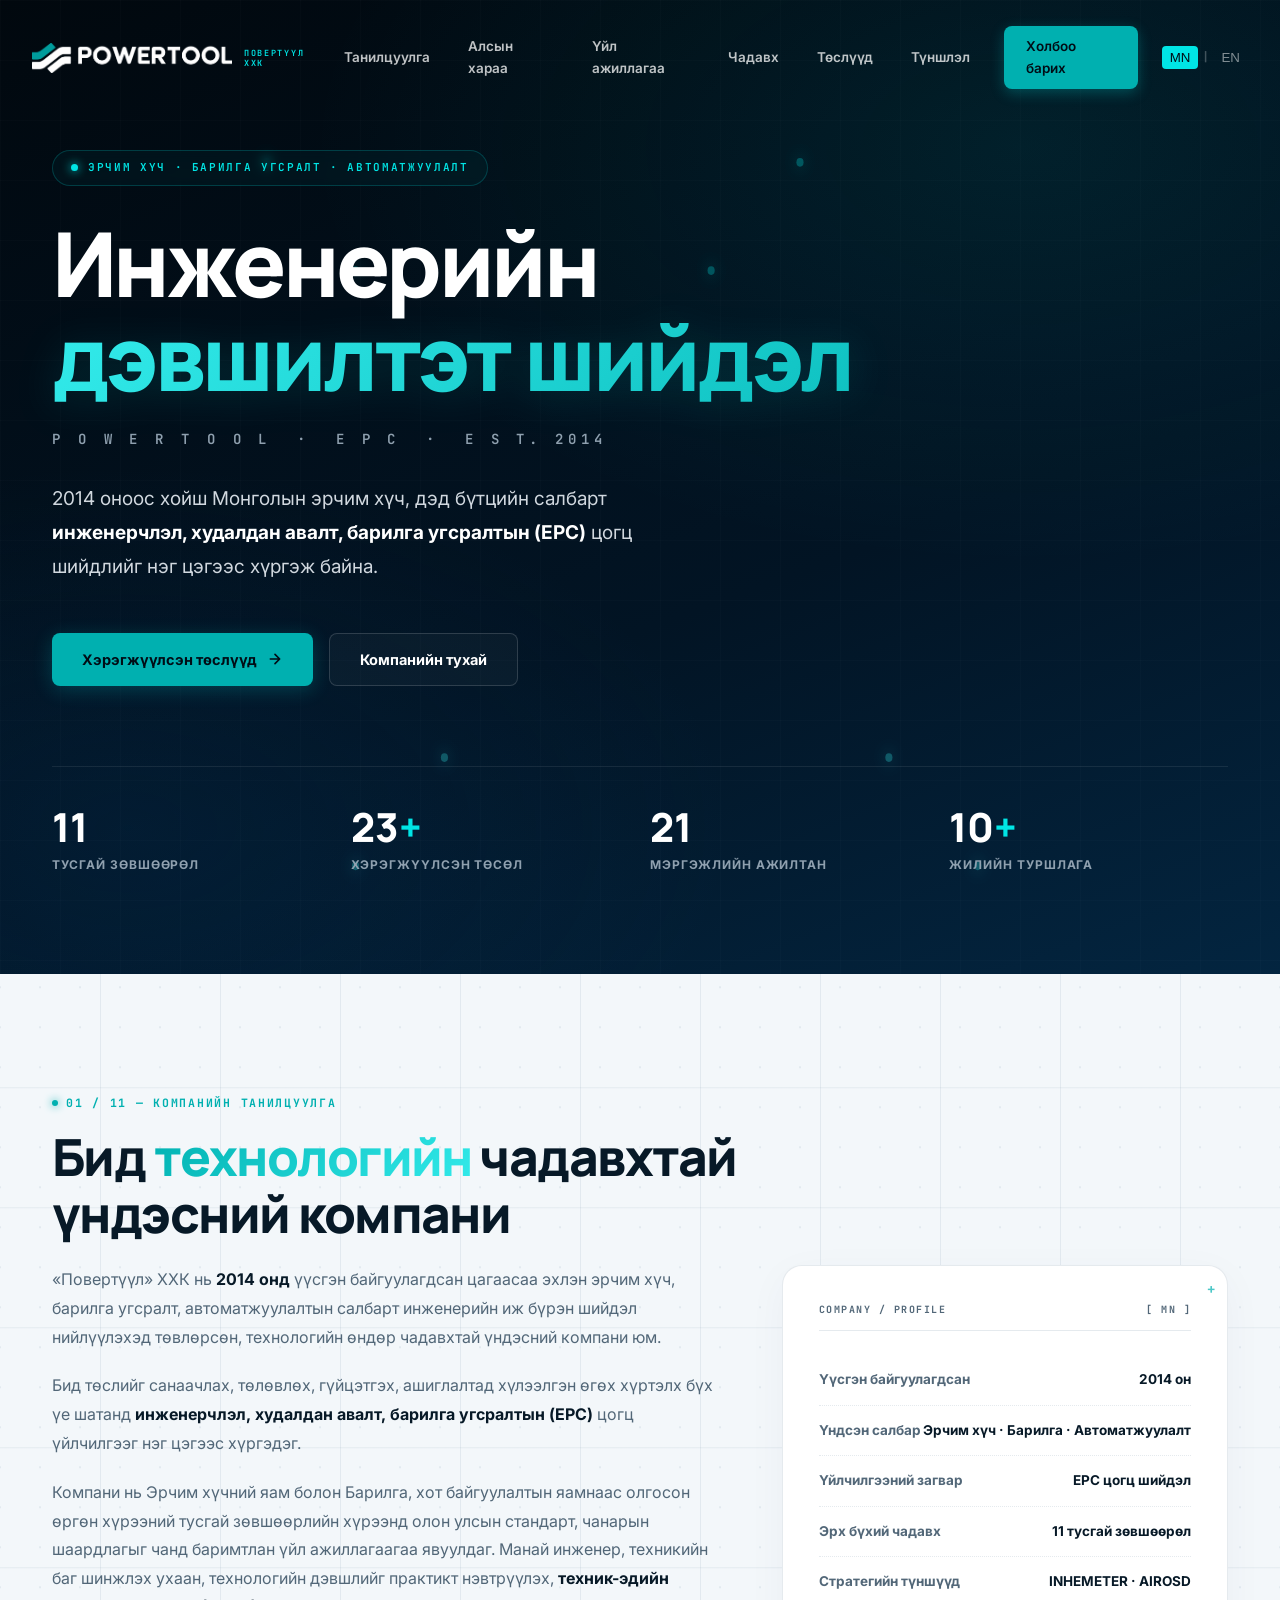
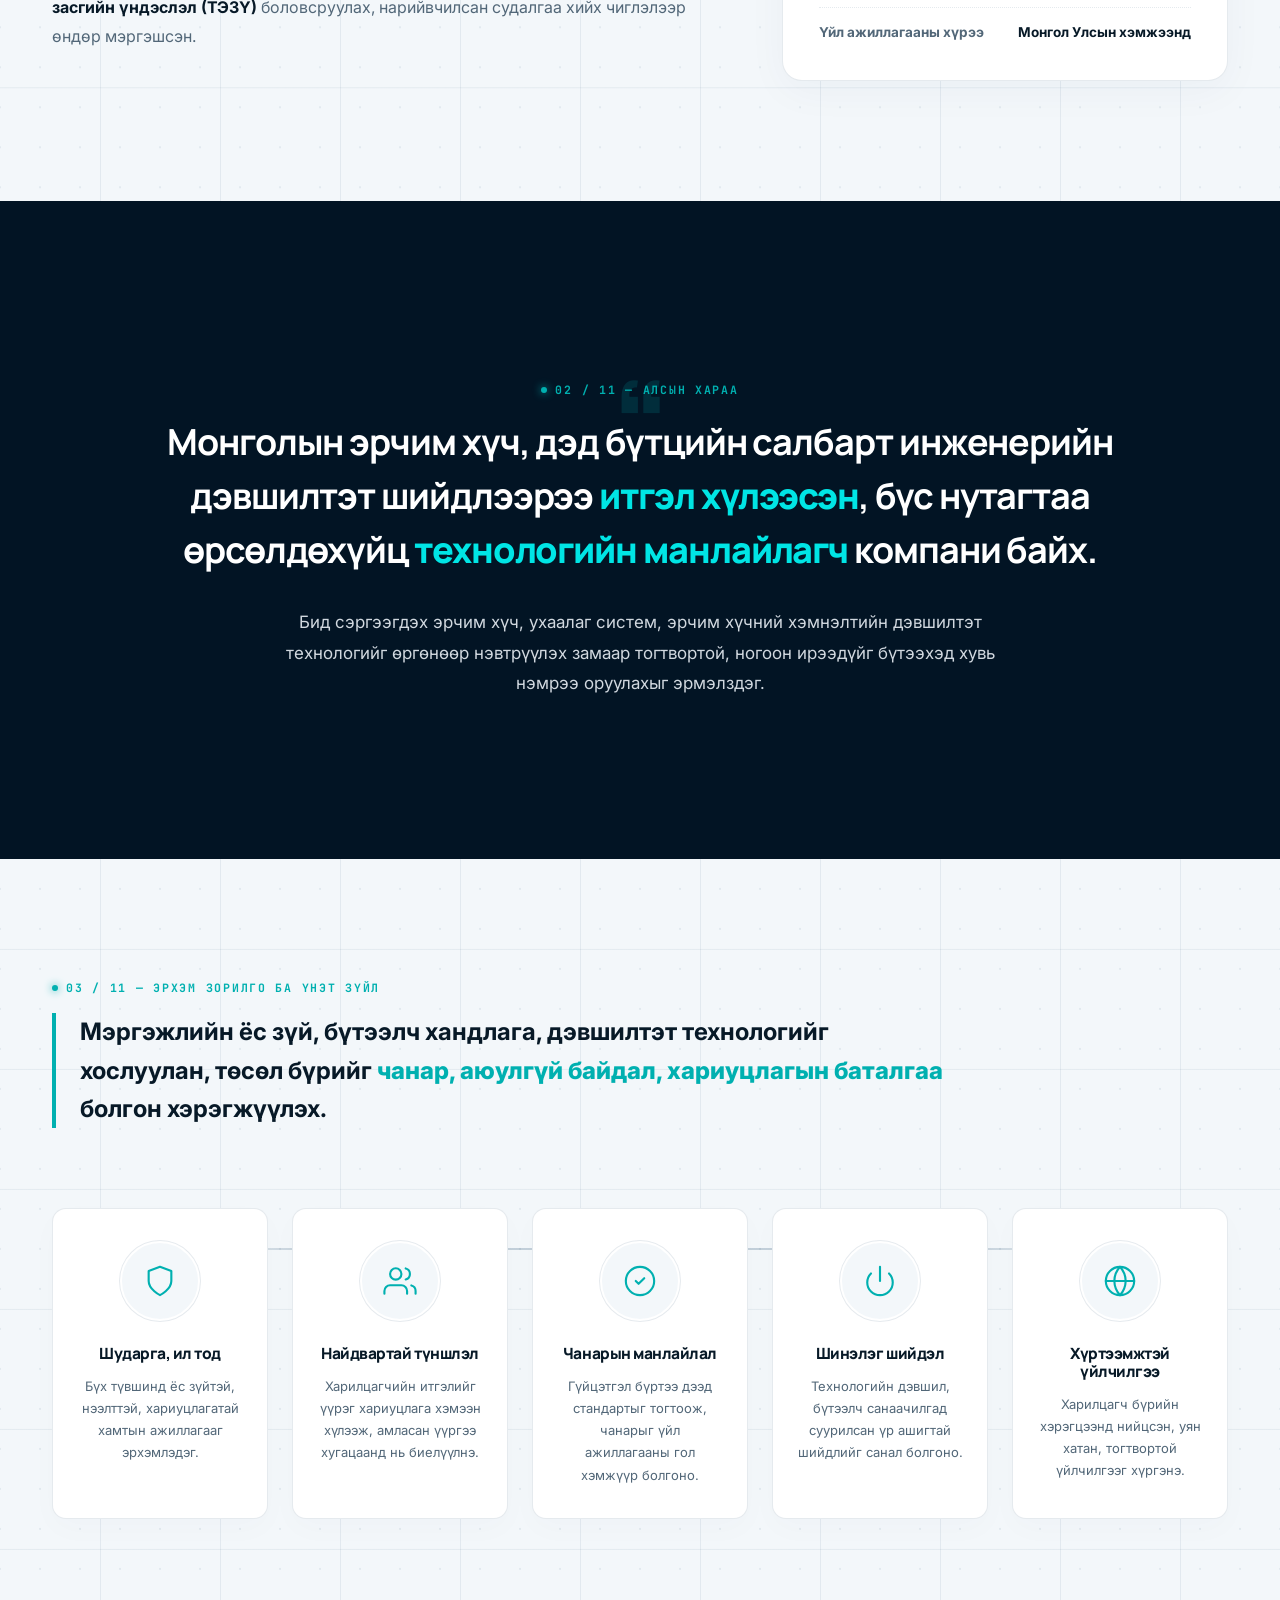
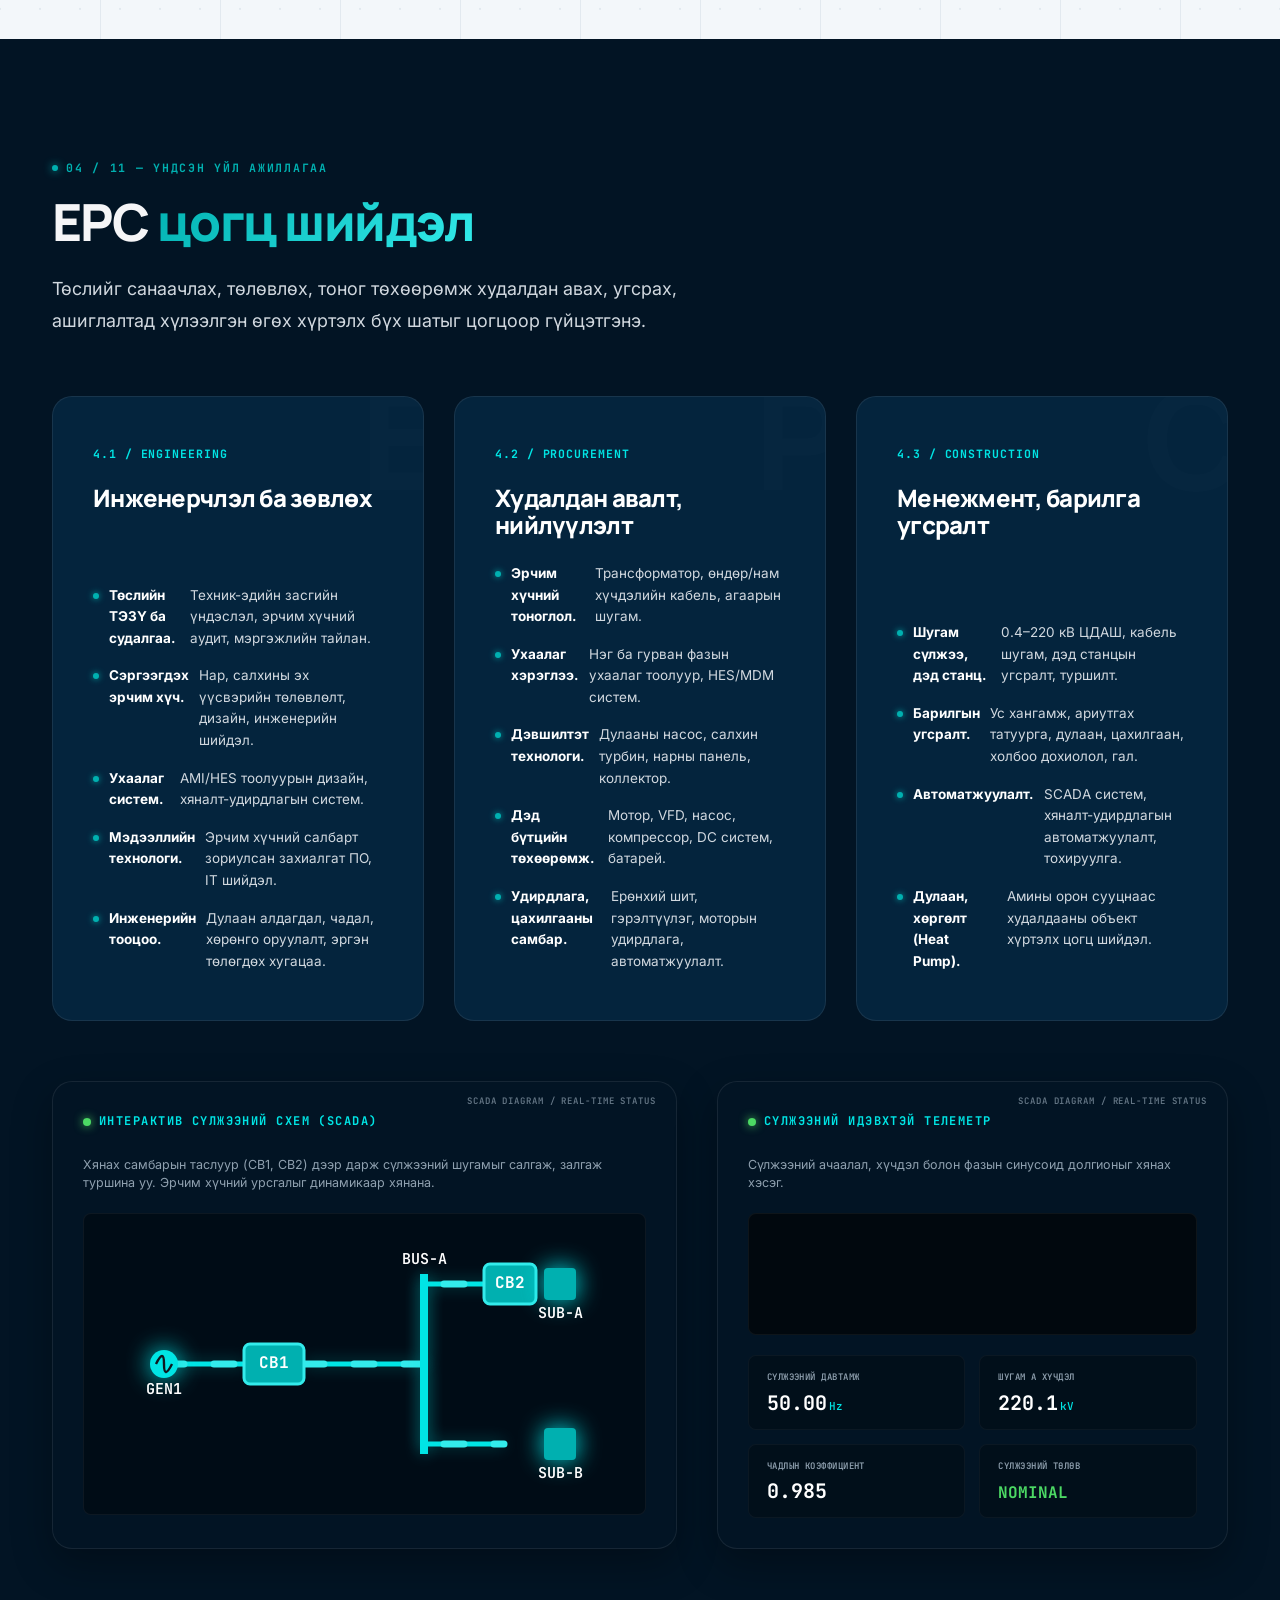
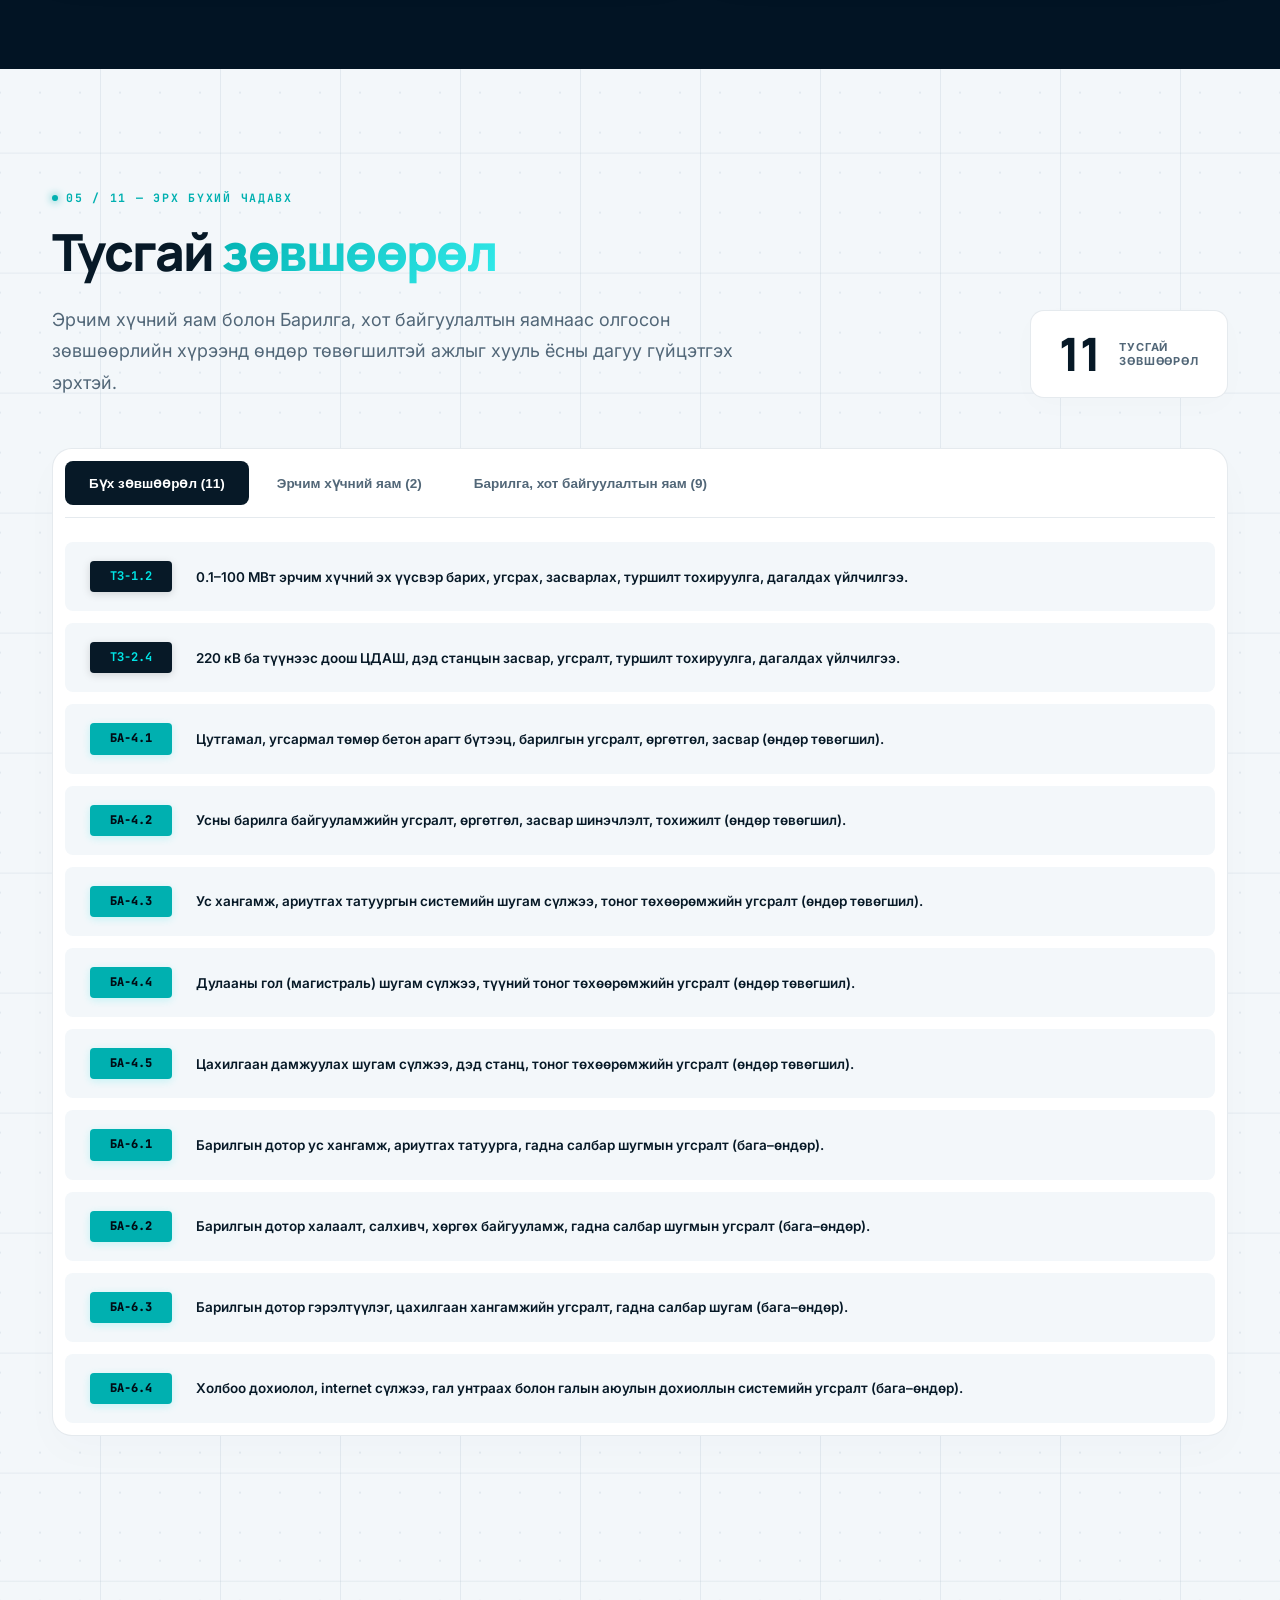
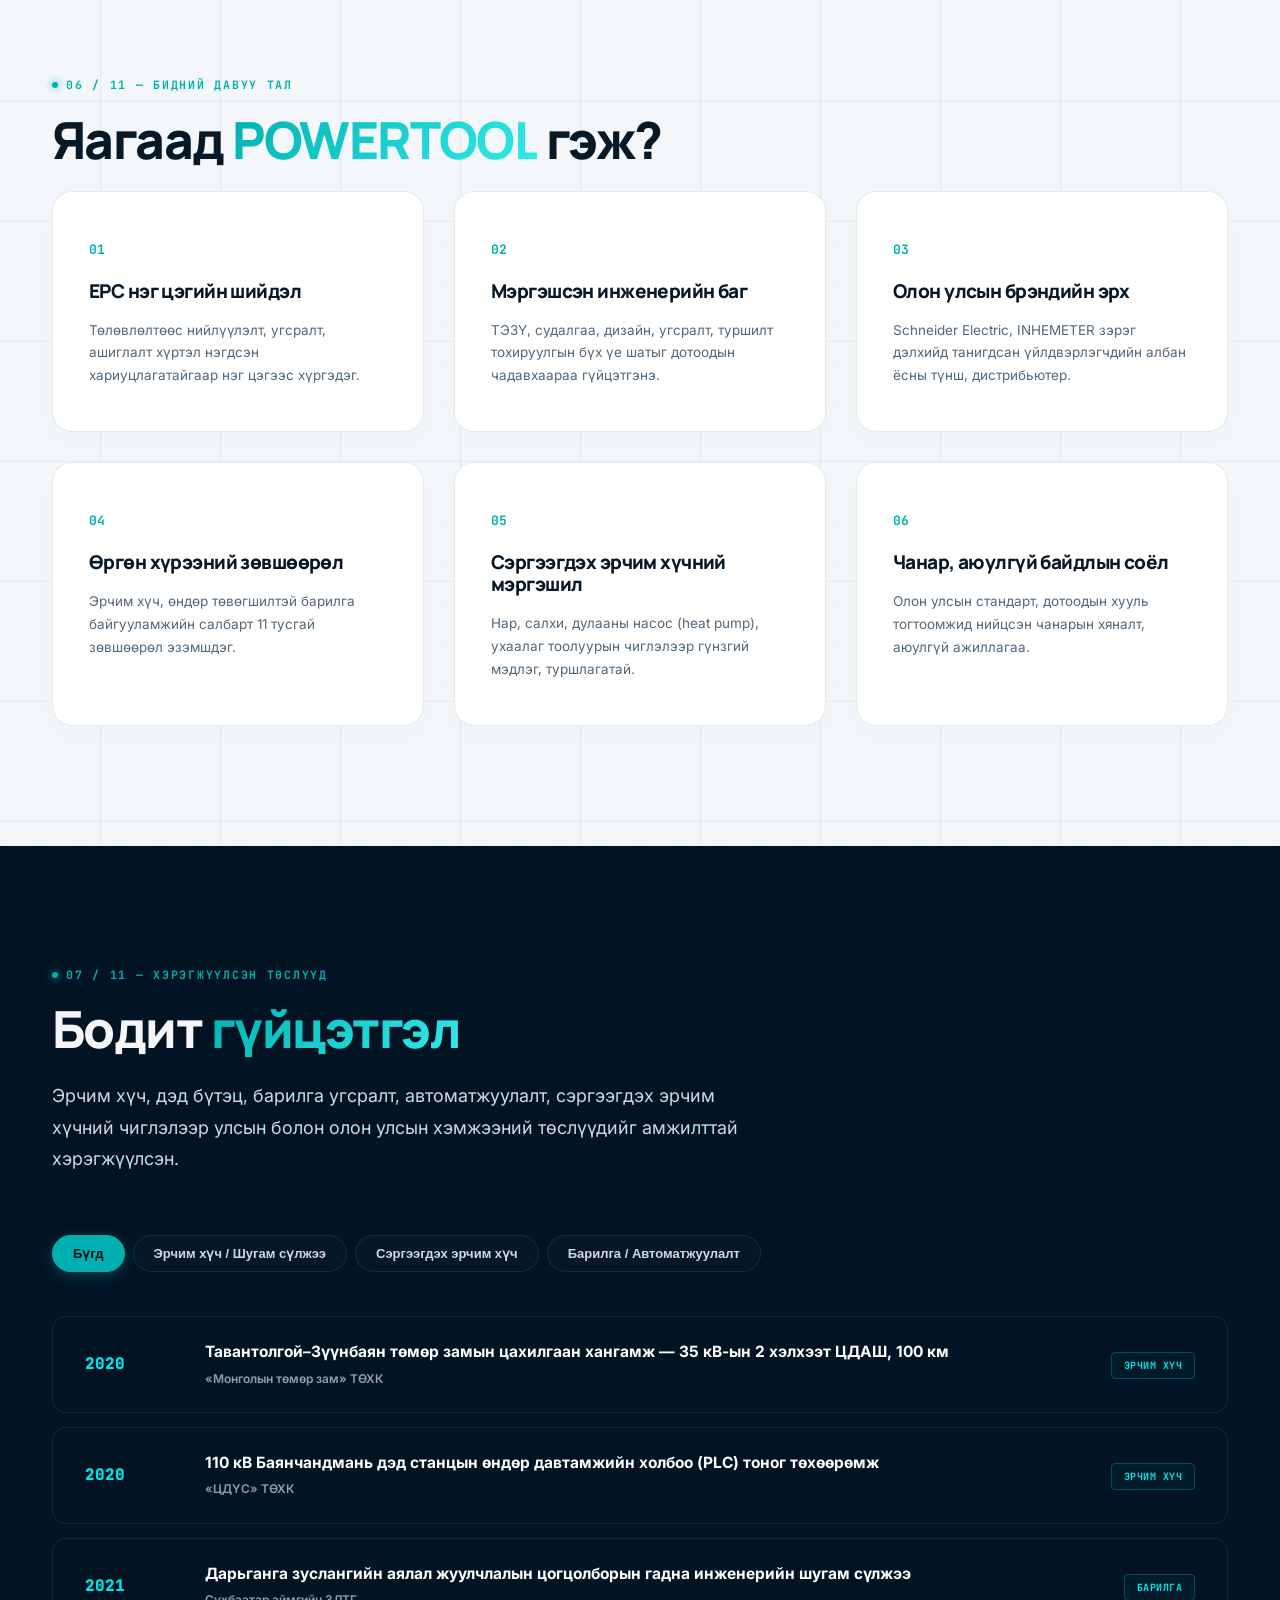
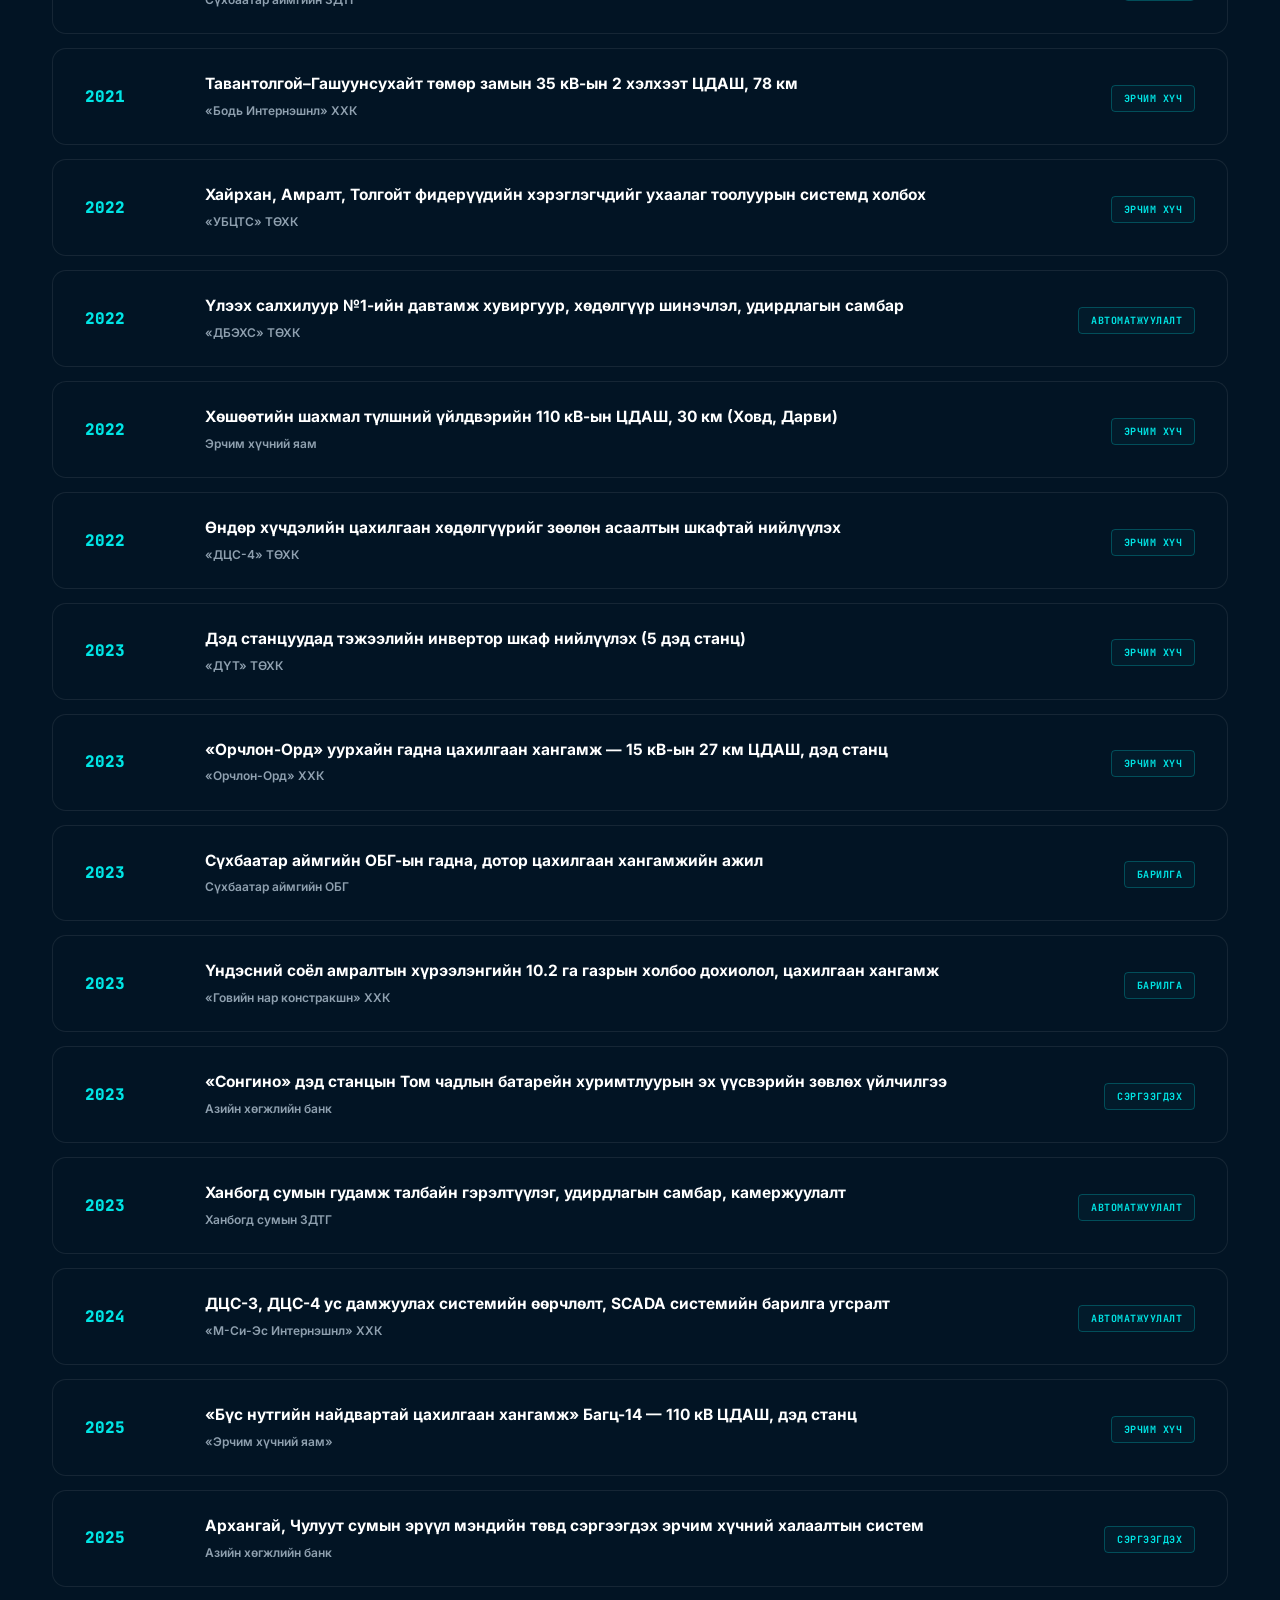
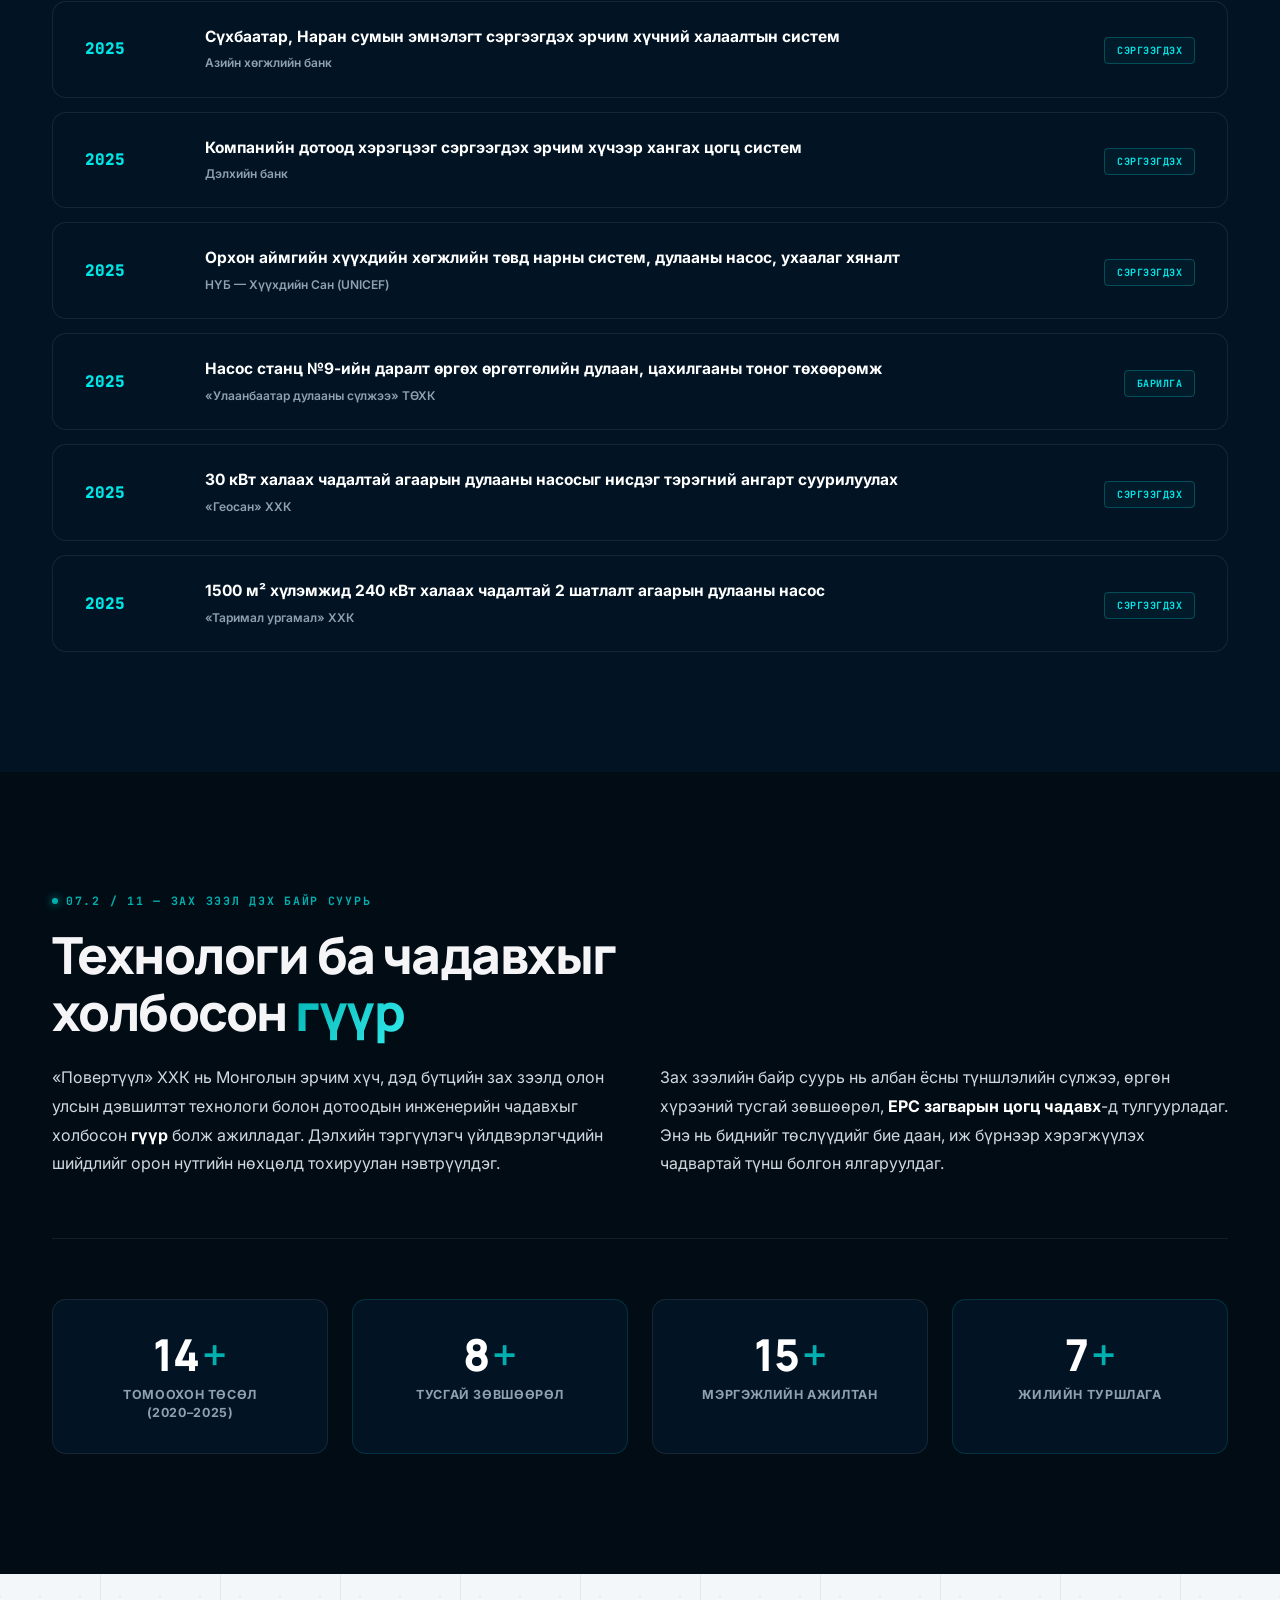
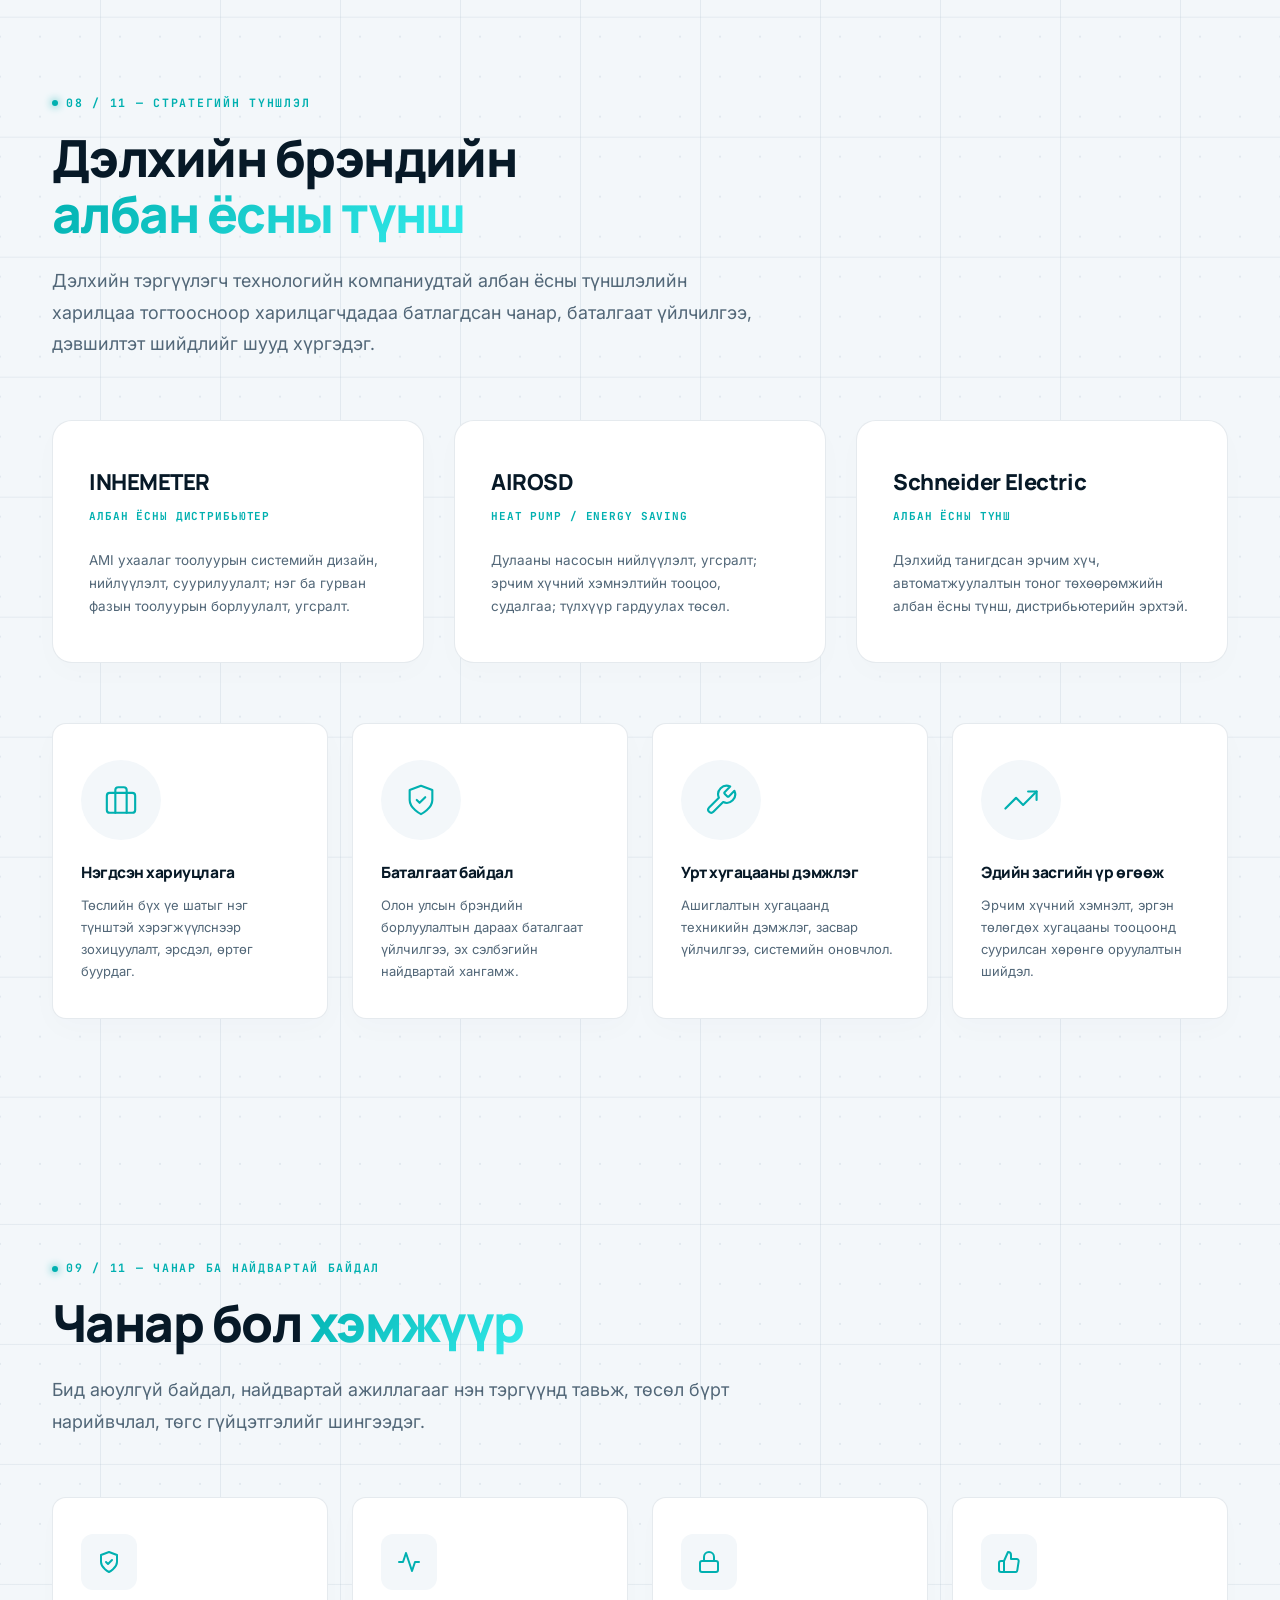
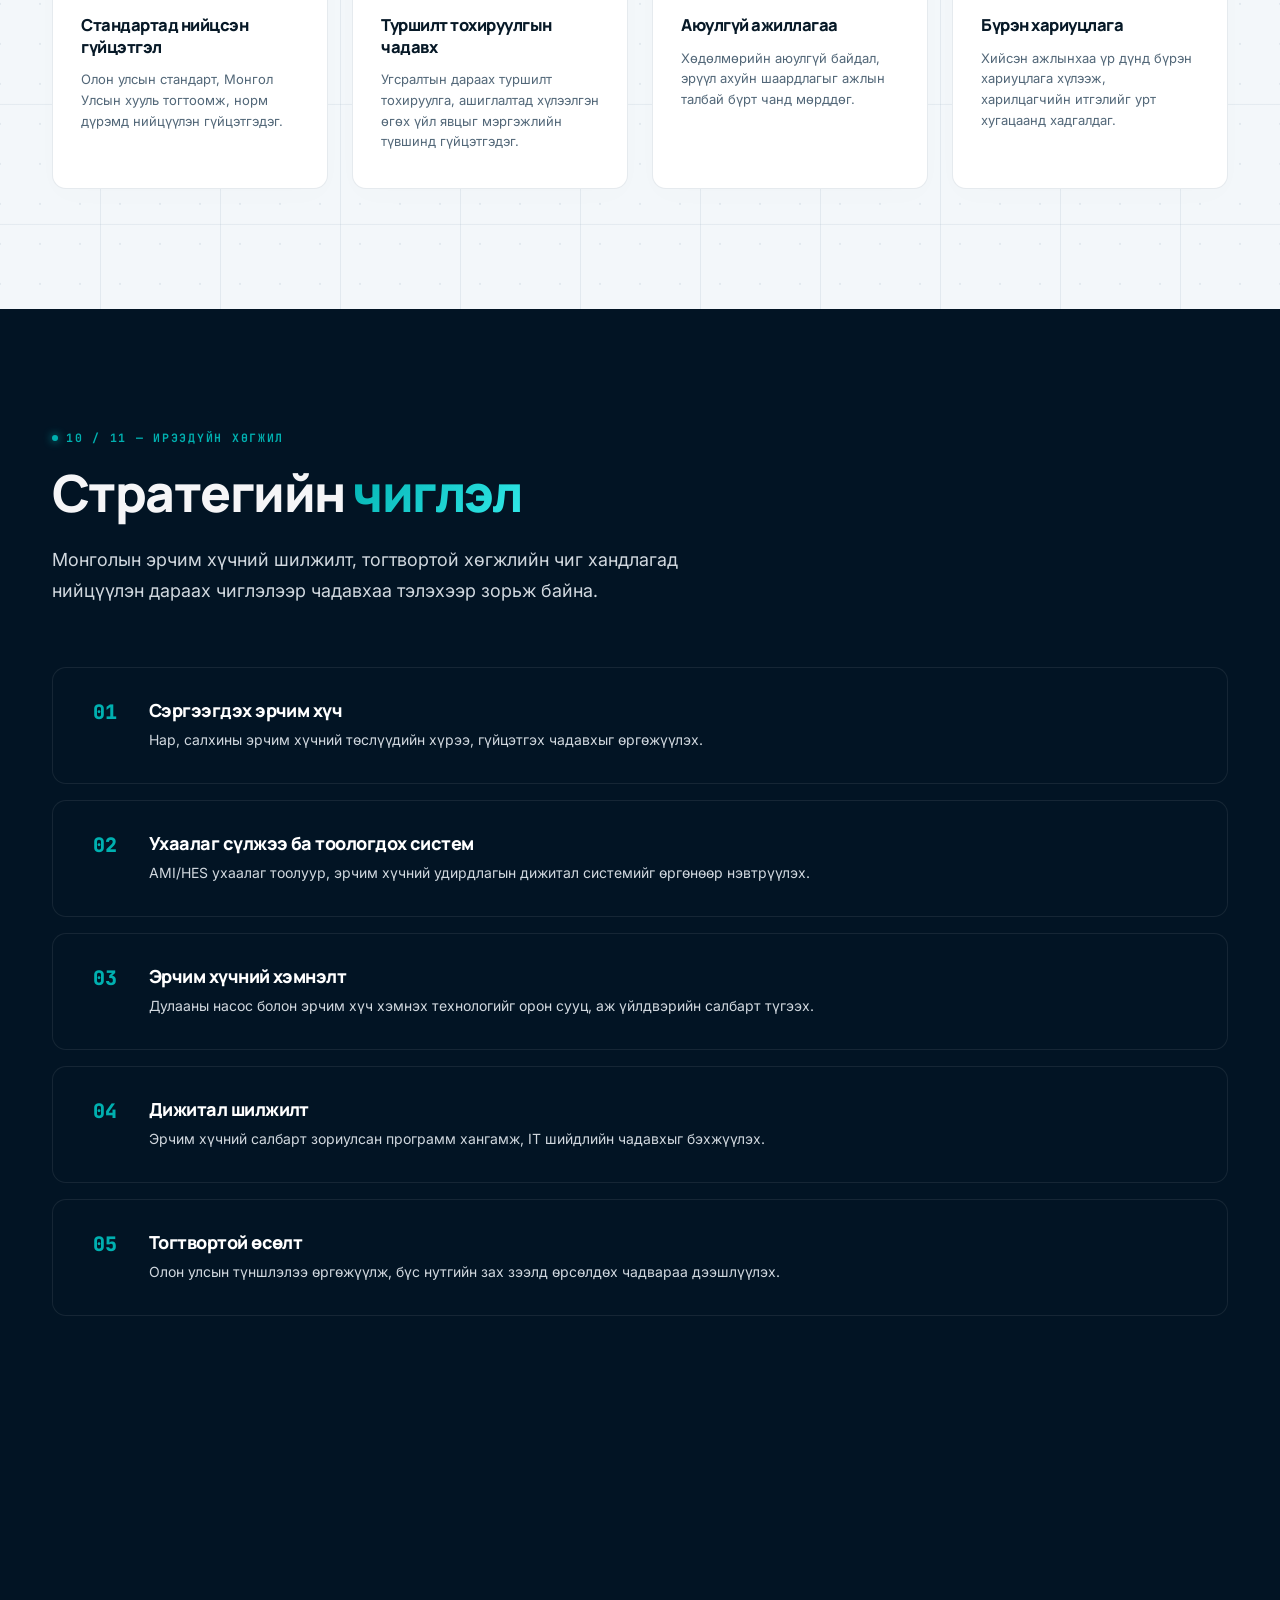
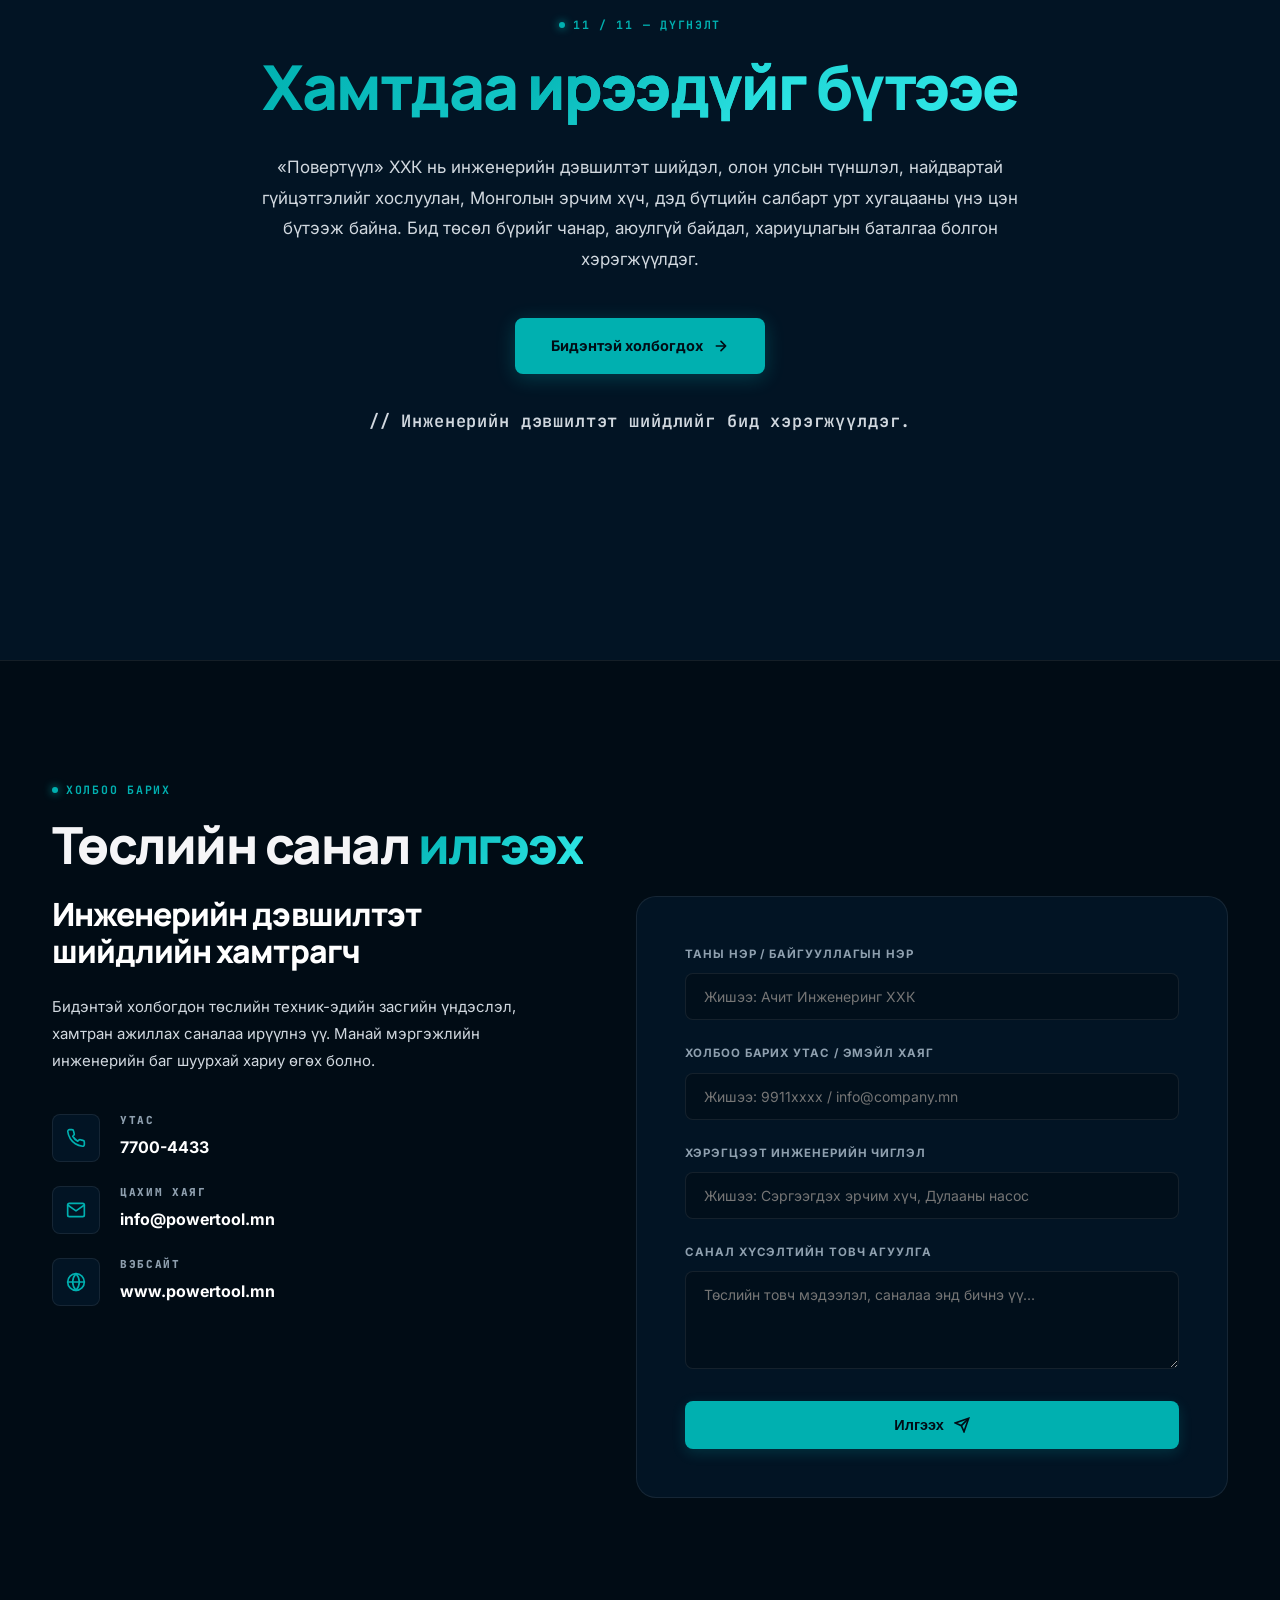
==== powertool-website-gemini-v1.2.html @ 7f6e53d5 "feat: redesign website to brand navy and teal colors, add interactive SCADA & Telemetry modules, fix" ====
<!DOCTYPE html>
<html lang="mn">
<head>
<meta charset="UTF-8">
<meta name="viewport" content="width=device-width, initial-scale=1.0">
<title>POWERTOOL — Инженерийн дэвшилтэт шийдэл | EPC</title>
<meta name="description" content="«Повертүүл» ХХК — Монголын эрчим хүч, барилга угсралт, автоматжуулалтын салбарт инженерчлэл, худалдан авалт, барилга угсралтын (EPC) цогц шийдэл хүргэгч үндэсний компани.">
<link rel="shortcut icon" href="logo/_mark1.png" type="image/png">
<link rel="preconnect" href="https://fonts.googleapis.com">
<link rel="preconnect" href="https://fonts.gstatic.com" crossorigin>
<link href="https://fonts.googleapis.com/css2?family=Manrope:wght@300;400;500;600;700;800&family=Inter:wght@300;400;500;600;700;800&family=JetBrains+Mono:wght@300;400;500;600;700&display=swap" rel="stylesheet">
<style>
:root {
  --bg-navy-950: #010c15;
  --bg-navy-900: #021424;
  --bg-navy-850: #021c33;
  --bg-card: #04243d;
  --bg-card-hover: #062f4f;
  --bg-light: #f3f7fa;
  --bg-white: #ffffff;
  
  --teal-500: #00b0b0;
  --teal-400: #00e5e5;
  --teal-300: #33ebeb;
  --teal-glow: rgba(0, 229, 229, 0.12);
  --teal-glow-strong: rgba(0, 229, 229, 0.35);
  
  --border-light: rgba(2, 51, 91, 0.1);
  --border-strong-light: rgba(2, 51, 91, 0.2);
  --border-dark: rgba(255, 255, 255, 0.08);
  --border-strong-dark: rgba(255, 255, 255, 0.15);
  
  --text-dark: #071927;
  --text-muted-dark: #526778;
  --text-light: #f5f5f7;
  --text-muted-light: #8fa0af;
  --text-dim: #d1d8df;
  
  --r-lg: 20px;
  --r-md: 14px;
  --r-sm: 8px;
  
  --transition: all 0.4s cubic-bezier(0.16, 1, 0.3, 1);
  --transition-fast: all 0.2s ease;
  --glow-shadow: 0 0 30px rgba(0, 229, 229, 0.15);
}

* { margin: 0; padding: 0; box-sizing: border-box; }
html { scroll-behavior: smooth; }
body {
  font-family: 'Inter', sans-serif;
  background: var(--bg-navy-950);
  color: var(--text-light);
  line-height: 1.6;
  overflow-x: hidden;
  -webkit-font-smoothing: antialiased;
}
::selection { background: var(--teal-500); color: #010c15; }

/* Scroll progress bar */
.scroll-progress {
  position: fixed;
  top: 0;
  left: 0;
  height: 3px;
  background: linear-gradient(90deg, var(--teal-500), var(--teal-300));
  width: 0%;
  z-index: 1000;
  transition: width 0.1s ease-out;
}

h1, h2, h3, h4, h5, h6 {
  font-family: 'Manrope', sans-serif;
  font-weight: 800;
  letter-spacing: -.03em;
  line-height: 1.15;
}
a { color: inherit; text-decoration: none; }
.mono { font-family: 'JetBrains Mono', monospace; }
.wrap { max-width: 1240px; margin: 0 auto; padding: 0 32px; position: relative; }

/* Dynamic Class Language switches */
html[lang="en"] .lang-mn { display: none !important; }
html[lang="mn"] .lang-en { display: none !important; }

/* ---------- NAV ---------- */
nav {
  position: fixed; top: 0; left: 0; right: 0; z-index: 100;
  display: flex; align-items: center; justify-content: space-between;
  padding: 26px 32px; transition: var(--transition);
  border-bottom: 1px solid transparent;
}
nav.scrolled {
  background: rgba(1, 12, 21, 0.85);
  backdrop-filter: blur(20px) saturate(1.8);
  border-bottom: 1px solid var(--border-dark);
  padding: 16px 32px;
  box-shadow: 0 8px 30px rgba(0, 0, 0, 0.2);
}
.brand { display: flex; align-items: center; gap: 12px; }
.logo-img { height: 30px; width: auto; transition: var(--transition); }
.wm { display: flex; flex-direction: column; line-height: 1.1; }
.brand .nm { font-weight: 800; font-size: 20px; letter-spacing: .02em; color: #ffffff; }
.brand .sb { font-family: 'JetBrains Mono', monospace; font-size: 8.5px; letter-spacing: .2em; color: var(--teal-400); font-weight: 600; margin-top: 2px; }

.navlinks { display: flex; gap: 6px; align-items: center; }
.navlinks a {
  font-size: 13.5px; font-weight: 600; color: rgba(255,255,255,0.75); padding: 8px 16px; border-radius: var(--r-sm); transition: var(--transition);
}
.navlinks a:hover { color: #fff; background: rgba(255,255,255,0.06); }
nav.scrolled .navlinks a { color: var(--text-dim); }
nav.scrolled .navlinks a:hover { color: #fff; background: rgba(255,255,255,0.08); }

.nav-cta {
  margin-left: 12px;
  background: var(--teal-500) !important;
  color: #010c15 !important;
  font-weight: 700;
  padding: 10px 22px !important;
  border-radius: var(--r-sm);
  box-shadow: 0 4px 14px rgba(0, 229, 229, 0.25);
}
.nav-cta:hover {
  background: var(--teal-400) !important;
  transform: translateY(-1px);
  box-shadow: 0 6px 20px rgba(0, 229, 229, 0.4);
}

.lang-switch {
  display: inline-flex; align-items: center; gap: 4px;
  font-family: 'JetBrains Mono', monospace; font-size: 12px; font-weight: 700; margin-left: 18px;
}
.lang-btn {
  background: none; border: none; color: rgba(255,255,255,0.5); cursor: pointer;
  padding: 4px 8px; border-radius: 4px; transition: var(--transition);
}
.lang-btn:hover { color: #fff; }
.lang-btn.active { color: #010c15; background: var(--teal-400); }
.lang-switch .divider { color: rgba(255,255,255,0.25); }

.burger { display: none; flex-direction: column; gap: 6px; cursor: pointer; padding: 6px; z-index: 101; }
.burger span { width: 24px; height: 2px; background: #fff; border-radius: 2px; transition: var(--transition); }

/* ---------- HERO ---------- */
.hero {
  position: relative; min-height: 100vh; display: flex; align-items: center; overflow: hidden; padding: 150px 0 100px;
  background: 
    radial-gradient(1200px 700px at 80% 15%, rgba(0, 229, 229, 0.08), transparent 60%),
    radial-gradient(1000px 600px at 10% 85%, rgba(2, 51, 91, 0.25), transparent 60%),
    linear-gradient(160deg, #01080e 0%, #021424 60%, #032540 100%);
  color: #fff;
}
.grid-bg {
  position: absolute; inset: 0; pointer-events: none;
  background-image:
    linear-gradient(rgba(255, 255, 255, 0.015) 1px, transparent 1px),
    linear-gradient(90deg, rgba(255, 255, 255, 0.015) 1px, transparent 1px);
  background-size: 60px 60px;
  mask-image: radial-gradient(100% 100% at 50% 50%, #000 70%, transparent 100%);
  -webkit-mask-image: radial-gradient(100% 100% at 50% 50%, #000 70%, transparent 100%);
}

/* Glowing electric circuit flow */
.circuit-svg {
  position: absolute; inset: 0; width: 100%; height: 100%; pointer-events: none; opacity: 0.3;
}
.circuit-line {
  stroke: var(--teal-400); stroke-width: 1.5; fill: none; stroke-linecap: round;
  stroke-dasharray: 2000; stroke-dashoffset: 2000;
  animation: drawCircuit 12s cubic-bezier(0.4, 0, 0.2, 1) infinite;
}
.circuit-line.alt {
  stroke: var(--teal-300);
  animation-delay: 4s;
}
.circuit-node {
  fill: var(--teal-400); filter: drop-shadow(0 0 8px var(--teal-400));
}
.circuit-node.alt {
  fill: var(--teal-300); filter: drop-shadow(0 0 8px var(--teal-300));
}

@keyframes drawCircuit {
  0% { stroke-dashoffset: 2000; opacity: 0; }
  5% { opacity: 0.8; }
  50% { stroke-dashoffset: 0; opacity: 0.8; }
  95% { opacity: 0.8; }
  100% { stroke-dashoffset: -2000; opacity: 0; }
}

.hero-inner { position: relative; z-index: 5; width: 100%; }
.hero-tag {
  display: inline-flex; align-items: center; gap: 10px;
  font-family: 'JetBrains Mono', monospace; font-size: 11px; font-weight: 600;
  letter-spacing: .15em; text-transform: uppercase; color: var(--teal-400);
  border: 1px solid rgba(0, 229, 229, 0.2); border-radius: 30px;
  padding: 8px 18px; margin-bottom: 30px; background: rgba(0, 229, 229, 0.04);
  backdrop-filter: blur(5px);
}
.hero-tag .pulse {
  width: 7px; height: 7px; border-radius: 50%;
  background: var(--teal-400); box-shadow: 0 0 10px var(--teal-400);
  animation: pulse 2s infinite;
}
@keyframes pulse {
  0%, 100% { opacity: 1; transform: scale(1); }
  50% { opacity: .2; transform: scale(0.85); }
}

.hero h1 {
  font-size: clamp(44px, 7vw, 92px); font-weight: 800; letter-spacing: -.04em; margin-bottom: 24px; color: #fff; line-height: 1.05;
}
.hero h1 .l2 {
  color: var(--teal-400); display: block;
  background: linear-gradient(135deg, var(--teal-300), var(--teal-500));
  -webkit-background-clip: text; -webkit-text-fill-color: transparent;
  filter: drop-shadow(0 4px 20px rgba(0, 229, 229, 0.15));
}
.hero .coord {
  font-family: 'JetBrains Mono', monospace; font-weight: 600;
  font-size: clamp(11px, 1.3vw, 14px); letter-spacing: .35em;
  color: var(--text-muted-light); margin-bottom: 32px;
}
.hero p.lead {
  font-size: clamp(16px, 1.7vw, 19px); color: var(--text-dim);
  max-width: 620px; margin-bottom: 48px; line-height: 1.8;
}
.hero p.lead b { color: #fff; font-weight: 700; }

.hero-cta { display: flex; gap: 16px; flex-wrap: wrap; }
.btn {
  display: inline-flex; align-items: center; gap: 10px;
  font-size: 14.5px; font-weight: 700; padding: 14px 30px;
  border-radius: var(--r-sm); transition: var(--transition);
  cursor: pointer; position: relative; overflow: hidden;
}
.btn-primary {
  background: var(--teal-500); color: #010c15;
  box-shadow: 0 4px 20px rgba(0, 229, 229, 0.2);
}
.btn-primary:hover {
  background: var(--teal-400); transform: translateY(-2px);
  box-shadow: 0 6px 26px rgba(0, 229, 229, 0.35);
}
.btn-ghost {
  border: 1px solid var(--border-strong-dark); color: #fff;
  background: rgba(255, 255, 255, 0.03);
}
.btn-ghost:hover {
  background: rgba(255, 255, 255, 0.08); border-color: rgba(255, 255, 255, 0.3);
  transform: translateY(-2px);
}
.btn svg { transition: var(--transition); }
.btn:hover svg { transform: translateX(3px); }

.hero-rail {
  display: flex; justify-content: space-between; margin-top: 80px;
  border-top: 1px solid var(--border-dark); padding-top: 40px; gap: 20px;
  flex-wrap: wrap;
}
.hero-rail .m { flex: 1 1 20%; min-width: 140px; }
.hero-rail .v {
  font-family: 'Manrope', sans-serif; font-size: 40px; font-weight: 800;
  color: #fff; line-height: 1; margin-bottom: 8px;
}
.hero-rail .v span.u { color: var(--teal-400); }
.hero-rail .k { font-size: 12px; font-weight: 700; text-transform: uppercase; color: var(--text-muted-light); letter-spacing: .08em; }

/* ---------- SECTIONS ---------- */
section { padding: 120px 0; position: relative; }
section.dark { background: var(--bg-navy-900); }
section.alt { background: var(--bg-light); color: var(--text-dark); }

/* Blueprint grid overlay for light sections */
section.alt::before {
  content: ''; position: absolute; inset: 0; pointer-events: none;
  background-image: 
    radial-gradient(var(--border-light) 1.5px, transparent 1.5px),
    linear-gradient(var(--border-light) 1px, transparent 1px),
    linear-gradient(90deg, var(--border-light) 1px, transparent 1px);
  background-size: 40px 40px, 120px 120px, 120px 120px;
  background-position: center; opacity: 0.65;
}

.eyebrow-sec {
  display: flex; align-items: center; gap: 8px;
  font-family: 'JetBrains Mono', monospace; font-size: 11.5px; font-weight: 700;
  letter-spacing: .15em; color: var(--teal-500); text-transform: uppercase;
  margin-bottom: 16px;
}
.eyebrow-sec::before {
  content: ''; display: inline-block; width: 6px; height: 6px; border-radius: 50%; background: var(--teal-500);
  box-shadow: 0 0 8px var(--teal-500);
}
.sec-title {
  font-size: clamp(32px, 4vw, 54px); font-weight: 800; line-height: 1.1; margin-bottom: 24px; letter-spacing: -.03em;
}
section.alt .sec-title { color: var(--text-dark); }
.sec-title span.ac {
  background: linear-gradient(135deg, var(--teal-500), var(--teal-300));
  -webkit-background-clip: text; -webkit-text-fill-color: transparent;
}
.sec-intro {
  font-size: clamp(15.5px, 1.5vw, 18px); color: var(--text-dim); max-width: 720px; line-height: 1.75; margin-bottom: 60px;
}
section.alt .sec-intro { color: var(--text-muted-dark); }

/* ---------- 01 ABOUT ---------- */
.about-grid {
  display: grid; grid-template-columns: 1.2fr 0.8fr; gap: 60px; align-items: start;
}
.about-grid p { font-size: 16px; margin-bottom: 20px; line-height: 1.8; color: var(--text-muted-dark); }
.about-grid p b { color: var(--text-dark); font-weight: 700; }
.about-grid p:last-child { margin-bottom: 0; }

.spec {
  background: var(--bg-white); border: 1px solid var(--border-light);
  border-radius: var(--r-lg); padding: 36px; position: relative;
  box-shadow: 0 10px 40px rgba(2, 51, 91, 0.04);
}
/* Blueprint styling details */
.spec::after {
  content: '+'; position: absolute; font-family: 'JetBrains Mono', monospace; font-size: 14px;
  color: var(--teal-500); font-weight: 600; top: 12px; right: 12px; opacity: 0.7;
}
.spec .sh { font-family: 'JetBrains Mono', monospace; font-size: 10px; font-weight: 700; color: var(--text-muted-dark); letter-spacing: .15em; margin-bottom: 24px; padding-bottom: 12px; border-bottom: 1px solid var(--border-light); display: flex; justify-content: space-between; }
.spec .row { display: flex; justify-content: space-between; padding: 14px 0; border-bottom: 1px dotted var(--border-light); font-size: 13.5px; }
.spec .row:last-child { border-bottom: none; padding-bottom: 0; }
.spec .row .k { font-weight: 700; color: var(--text-muted-dark); }
.spec .row .v { font-weight: 700; color: var(--text-dark); text-align: right; }

/* ---------- 02 VISION ---------- */
.quote-big { text-align: center; max-width: 960px; padding: 40px 0; }
.quote-big .mk {
  font-family: 'Manrope', sans-serif; font-size: 120px; font-weight: 800; line-height: 1;
  color: rgba(0, 229, 229, 0.12); display: block; margin-bottom: -40px; height: 60px;
}
.quote-big h2 { font-size: clamp(22px, 3vw, 36px); font-weight: 700; line-height: 1.5; color: #fff; margin-bottom: 30px; }
.quote-big h2 span.hl { color: var(--teal-400); font-weight: 800; }
.quote-big p { font-size: 17px; color: var(--text-dim); line-height: 1.8; max-width: 740px; margin: 0 auto; }

/* ---------- 03 MISSION & VALUES ---------- */
.mission-banner {
  font-size: clamp(18px, 2vw, 24px); font-weight: 700; line-height: 1.6; color: var(--text-dark);
  margin-bottom: 80px; padding-left: 24px; border-left: 4px solid var(--teal-500); max-width: 900px;
}
.mission-banner span.ac { color: var(--teal-500); font-weight: 800; }

.val-grid {
  display: grid; grid-template-columns: repeat(5, 1fr); gap: 24px; position: relative; z-index: 2;
}
/* Grid timeline line running behind icons on desktop */
.val-grid::before {
  content: ''; position: absolute; top: 40px; left: 10%; right: 10%; height: 2px;
  background: linear-gradient(90deg, transparent, var(--border-strong-light) 15%, var(--border-strong-light) 85%, transparent);
  z-index: -1;
}
.val-grid .val {
  background: var(--bg-white); border: 1px solid var(--border-light);
  border-radius: var(--r-md); padding: 32px 24px; transition: var(--transition);
  display: flex; flex-direction: column; align-items: center; text-align: center;
  box-shadow: 0 10px 30px rgba(2, 51, 91, 0.02);
}
.val-grid .val:hover {
  transform: translateY(-8px); border-color: var(--teal-500);
  box-shadow: 0 20px 45px rgba(0, 229, 229, 0.08);
}
.val-grid .val .ic {
  width: 80px; height: 80px; border-radius: 50%; background: var(--bg-light);
  color: var(--teal-500); display: flex; align-items: center; justify-content: center;
  margin-bottom: 24px; transition: var(--transition); border: 2px solid var(--bg-white);
  box-shadow: 0 0 0 1px var(--border-light);
}
.val-grid .val:hover .ic {
  background: var(--teal-500); color: #010c15; transform: scale(1.05);
  box-shadow: 0 0 0 6px rgba(0, 229, 229, 0.15);
}
.val-grid .val .ic svg { width: 34px; height: 34px; stroke-width: 1.5; }
.val-grid .val h4 { font-size: 15.5px; font-weight: 800; color: var(--text-dark); margin-bottom: 12px; }
.val-grid .val p { font-size: 13px; color: var(--text-muted-dark); line-height: 1.7; }

/* ---------- 04 OPERATIONS ---------- */
.op-grid {
  display: grid; grid-template-columns: repeat(3, 1fr); gap: 30px;
}
.op {
  background: var(--bg-card); border: 1px solid var(--border-dark);
  border-radius: var(--r-lg); padding: 48px 40px; transition: var(--transition);
  position: relative; overflow: hidden; display: flex; flex-direction: column;
}
.op:hover {
  transform: translateY(-8px); border-color: rgba(0, 229, 229, 0.3);
  box-shadow: 0 20px 50px rgba(0, 0, 0, 0.3), var(--glow-shadow);
}
/* Cyberpunk glowing card highlight */
.op::after {
  content: ''; position: absolute; inset: 0; pointer-events: none; border-radius: inherit;
  border: 2px solid transparent; background: linear-gradient(135deg, var(--teal-500), var(--teal-300)) border-box;
  -webkit-mask: linear-gradient(#fff 0 0) padding-box, linear-gradient(#fff 0 0);
  -webkit-mask-composite: xor; mask-composite: exclude; opacity: 0; transition: var(--transition);
}
.op:hover::after { opacity: 0.7; }

.op .epc {
  position: absolute; right: -20px; top: -30px; font-family: 'Manrope', sans-serif;
  font-size: 140px; font-weight: 800; color: rgba(255, 255, 255, 0.012);
  line-height: 1; pointer-events: none; user-select: none; transition: var(--transition);
}
.op:hover .epc { color: rgba(0, 229, 229, 0.035); transform: scale(1.05) translate(-10px, 10px); }

.op .num { font-family: 'JetBrains Mono', monospace; font-size: 11.5px; font-weight: 700; color: var(--teal-400); letter-spacing: .08em; margin-bottom: 20px; }
.op h3 { font-size: 24px; font-weight: 800; color: #fff; margin-bottom: 24px; }
.op ul { list-style: none; margin-top: auto; display: flex; flex-direction: column; gap: 16px; z-index: 2; }
.op ul li { font-size: 13.5px; color: var(--text-dim); display: flex; align-items: flex-start; gap: 10px; line-height: 1.6; }
.op ul li::before {
  content: ''; display: inline-block; width: 6px; height: 6px; border-radius: 50%;
  background: var(--teal-500); margin-top: 8px; flex-shrink: 0;
  box-shadow: 0 0 6px var(--teal-500);
}
.op ul li b { color: #fff; font-weight: 700; }

/* ---------- INTERACTIVE ENGINEERING PANEL (SCADA & TELEMETRY) ---------- */
.eng-dashboard {
  display: grid; grid-template-columns: 1.1fr 0.9fr; gap: 40px; margin-top: 60px;
}
.eng-panel {
  background: #021424; border: 1px solid var(--border-dark); border-radius: var(--r-lg);
  padding: 30px; box-shadow: 0 15px 40px rgba(0,0,0,0.3); position: relative;
  overflow: hidden;
}
.eng-panel::before {
  content: 'SCADA DIAGRAM / REAL-TIME STATUS'; position: absolute; top: 12px; right: 20px;
  font-family: 'JetBrains Mono', monospace; font-size: 9px; font-weight: 600; color: var(--text-muted-light);
  letter-spacing: .1em; opacity: 0.7;
}
.panel-title {
  font-family: 'JetBrains Mono', monospace; font-size: 12px; font-weight: 700;
  color: var(--teal-400); text-transform: uppercase; letter-spacing: .12em;
  margin-bottom: 24px; display: flex; align-items: center; gap: 8px;
}
.panel-title .pulse-dot {
  width: 8px; height: 8px; border-radius: 50%; background: #4cd964;
  box-shadow: 0 0 10px #4cd964; animation: pulse 1.5s infinite;
}

/* SCADA Substation SVG layout */
.scada-container {
  width: 100%; height: auto; min-height: 250px; background: rgba(1, 8, 14, 0.6);
  border: 1px solid rgba(255,255,255,0.05); border-radius: var(--r-sm);
  padding: 20px; display: flex; align-items: center; justify-content: center;
}
.scada-svg { width: 100%; max-width: 480px; height: auto; }
.scada-line { stroke: #4e5e6e; stroke-width: 2.5; fill: none; transition: stroke 0.3s ease; }
.scada-line.active { stroke: var(--teal-400); filter: drop-shadow(0 0 4px var(--teal-glow-strong)); }
.scada-glow-flow {
  stroke: var(--teal-300); stroke-width: 3.5; fill: none; stroke-linecap: round;
  stroke-dasharray: 10, 15; stroke-dashoffset: 0;
  animation: scadaFlow 2s linear infinite; display: none;
}
.scada-glow-flow.active { display: block; }
@keyframes scadaFlow {
  to { stroke-dashoffset: -50; }
}

.scada-breaker { cursor: pointer; transition: transform 0.2s ease; }
.scada-breaker:hover { transform: scale(1.08); }
.scada-breaker rect { fill: #3a4b5c; stroke: #4e5e6e; stroke-width: 1.5; transition: fill 0.3s, stroke 0.3s; }
.scada-breaker.on rect { fill: var(--teal-500); stroke: var(--teal-300); }
.scada-breaker text { font-family: 'JetBrains Mono', monospace; font-size: 8px; fill: #fff; font-weight: 700; text-anchor: middle; pointer-events: none; }

.scada-node { fill: #3a4b5c; transition: fill 0.3s; }
.scada-node.active { fill: var(--teal-400); filter: drop-shadow(0 0 6px var(--teal-400)); }

.scada-label { font-family: 'JetBrains Mono', monospace; font-size: 7.5px; fill: var(--text-muted-light); font-weight: 600; }
.scada-label.active { fill: #fff; }

/* Oscilloscope panel */
.telemetry-grid {
  display: grid; grid-template-columns: repeat(2, 1fr); gap: 14px; margin-top: 20px;
}
.tel-card {
  background: rgba(1, 8, 14, 0.4); border: 1px solid rgba(255,255,255,0.04);
  border-radius: var(--r-sm); padding: 14px 18px; display: flex; flex-direction: column;
}
.tel-card .lbl { font-family: 'JetBrains Mono', monospace; font-size: 9px; font-weight: 600; color: var(--text-muted-light); letter-spacing: .05em; text-transform: uppercase; margin-bottom: 6px; }
.tel-card .val { font-family: 'JetBrains Mono', monospace; font-size: 20px; font-weight: 700; color: #fff; line-height: 1.2; }
.tel-card .val span.unit { font-size: 11px; font-weight: 500; color: var(--teal-400); margin-left: 2px; }

/* Canvas Oscilloscope Styling */
.osc-container {
  width: 100%; background: #01080e; border: 1px solid rgba(255,255,255,0.05);
  border-radius: var(--r-sm); overflow: hidden; position: relative; margin-top: 14px;
}
.osc-canvas { display: block; width: 100%; height: 120px; }

/* ---------- 05 LICENSES ---------- */
.lic-head { display: flex; justify-content: space-between; align-items: flex-end; margin-bottom: 50px; gap: 40px; }
.lic-head .sec-intro { margin-bottom: 0; }
.lic-count {
  display: flex; align-items: center; gap: 18px; background: var(--bg-white); border: 1px solid var(--border-light);
  border-radius: var(--r-md); padding: 20px 28px; box-shadow: 0 8px 30px rgba(2, 51, 91, 0.015); flex-shrink: 0;
}
.lic-count .big { font-family: 'Manrope', sans-serif; font-size: 46px; font-weight: 800; color: var(--text-dark); line-height: 1; }
.lic-count .lbl { font-size: 11px; font-weight: 700; text-transform: uppercase; color: var(--text-muted-dark); letter-spacing: .08em; line-height: 1.3; }

.lic-tabs-wrapper {
  background: var(--bg-white); border: 1px solid var(--border-light);
  border-radius: var(--r-lg); padding: 12px; box-shadow: 0 15px 40px rgba(2, 51, 91, 0.02);
}
.lic-tabs {
  display: flex; gap: 4px; border-bottom: 1px solid var(--border-light); padding-bottom: 12px; margin-bottom: 24px;
}
.tab-btn {
  background: none; border: none; padding: 14px 24px; font-size: 13.5px; font-weight: 700;
  color: var(--text-muted-dark); cursor: pointer; border-radius: var(--r-sm); transition: var(--transition-fast);
}
.tab-btn:hover { color: var(--text-dark); background: var(--bg-light); }
.tab-btn.active { color: #fff; background: var(--text-dark); }

.lic-pane { display: none; grid-template-columns: 1fr; gap: 12px; opacity: 0; transform: translateY(10px); transition: var(--transition); }
.lic-pane.active { display: grid; opacity: 1; transform: none; }

.lic {
  background: var(--bg-light); border: 1px solid transparent; border-radius: var(--r-sm);
  padding: 18px 24px; display: flex; align-items: center; gap: 24px; transition: var(--transition);
}
.lic:hover { background: var(--bg-white); border-color: var(--border-strong-light); transform: translateX(4px); }
.lic .code {
  font-family: 'JetBrains Mono', monospace; font-size: 12px; font-weight: 700;
  background: var(--text-dark); color: var(--teal-400); padding: 6px 14px; border-radius: 4px;
  min-width: 82px; text-align: center; flex-shrink: 0; box-shadow: 0 2px 8px rgba(0,0,0,0.15);
}
.lic.bld .code { background: var(--teal-500); color: #010c15; font-weight: 800; box-shadow: 0 2px 8px rgba(0, 229, 229, 0.2); }
.lic p { font-size: 13.5px; color: var(--text-dark); font-weight: 600; line-height: 1.5; }

/* ---------- 06 ADVANTAGES ---------- */
.adv-grid { display: grid; grid-template-columns: repeat(3, 1fr); gap: 30px; }
.adv {
  background: var(--bg-white); border: 1px solid var(--border-light); border-radius: var(--r-lg);
  padding: 44px 36px; transition: var(--transition); box-shadow: 0 10px 30px rgba(2, 51, 91, 0.015);
}
.adv:hover { transform: translateY(-6px); border-color: var(--border-strong-light); box-shadow: 0 20px 40px rgba(2, 51, 91, 0.04); }
.adv .n { font-family: 'JetBrains Mono', monospace; font-size: 13px; font-weight: 700; color: var(--teal-500); margin-bottom: 20px; display: inline-block; }
.adv h4 { font-size: 19px; font-weight: 800; color: var(--text-dark); margin-bottom: 16px; }
.adv p { font-size: 13.5px; color: var(--text-muted-dark); line-height: 1.7; }

/* ---------- 07 PROJECTS ---------- */
.proj-filter { display: flex; gap: 8px; flex-wrap: wrap; margin-bottom: 44px; }
.proj-filter button {
  background: rgba(255,255,255,0.02); border: 1px solid var(--border-dark);
  padding: 10px 20px; font-size: 13px; font-weight: 700; color: var(--text-dim);
  cursor: pointer; border-radius: 30px; transition: var(--transition);
}
.proj-filter button:hover { color: #fff; background: rgba(255,255,255,0.06); border-color: var(--border-strong-dark); }
.proj-filter button.active { background: var(--teal-500); border-color: var(--teal-500); color: #010c15; box-shadow: 0 4px 14px rgba(0, 229, 229, 0.2); }

.proj-list { display: grid; grid-template-columns: 1fr; gap: 14px; }
.proj {
  background: var(--bg-navy-900); border: 1px solid var(--border-dark); border-radius: var(--r-md);
  padding: 24px 32px; display: grid; grid-template-columns: 80px 1fr 180px; align-items: center; gap: 40px;
  transition: var(--transition); opacity: 1; transform: scale(1);
}
.proj.hide { display: none; opacity: 0; transform: scale(0.95); }
.proj:hover {
  background: var(--bg-card-hover); border-color: var(--border-strong-dark); transform: translateY(-2px);
  box-shadow: 0 10px 25px rgba(0, 0, 0, 0.15);
}
.proj .yr { font-family: 'JetBrains Mono', monospace; font-size: 16px; font-weight: 800; color: var(--teal-400); }
.proj .ttl { font-size: 15.5px; font-weight: 700; color: #fff; margin-bottom: 6px; line-height: 1.4; }
.proj .cli { font-size: 12px; font-weight: 600; color: var(--text-muted-light); }
.proj .badge { justify-self: end; }
.proj .badge span {
  font-family: 'JetBrains Mono', monospace; font-size: 10px; font-weight: 700; text-transform: uppercase;
  color: var(--teal-400); border: 1px solid rgba(0, 229, 229, 0.25); border-radius: 4px; padding: 6px 12px;
  letter-spacing: .05em; background: rgba(0, 229, 229, 0.03);
}

/* ---------- 07 MARKET / STATS ---------- */
#market { background: var(--bg-navy-950); }
.mkt-grid { display: grid; grid-template-columns: 1fr 1fr; gap: 40px; margin-bottom: 60px; }
.mkt-grid p { font-size: 16px; line-height: 1.8; color: var(--text-dim); }
.mkt-grid p b { color: #fff; font-weight: 700; }
.stats { display: grid; grid-template-columns: repeat(4, 1fr); gap: 24px; border-top: 1px solid var(--border-dark); padding-top: 60px; }
.stat { background: var(--bg-navy-900); border: 1px solid var(--border-dark); border-radius: var(--r-md); padding: 32px; text-align: center; transition: var(--transition); }
.stat:hover { border-color: rgba(0, 229, 229, 0.2); transform: translateY(-4px); box-shadow: var(--glow-shadow); }
.stat.t { border-color: rgba(0, 229, 229, 0.15); }
.stat .num { font-family: 'Manrope', sans-serif; font-size: 44px; font-weight: 800; color: #fff; margin-bottom: 10px; line-height: 1; }
.stat .num::after { content: '+'; color: var(--teal-500); font-weight: 600; margin-left: 2px; }
.stat .lbl { font-size: 12.5px; font-weight: 700; color: var(--text-muted-light); line-height: 1.4; text-transform: uppercase; letter-spacing: .05em; }

/* ---------- 08 PARTNERS ---------- */
.part-grid { display: grid; grid-template-columns: repeat(3, 1fr); gap: 30px; margin-bottom: 60px; }
.part {
  background: var(--bg-white); border: 1px solid var(--border-light); border-radius: var(--r-lg);
  padding: 44px 36px; transition: var(--transition); box-shadow: 0 10px 30px rgba(2, 51, 91, 0.015);
}
.part:hover { transform: translateY(-6px); border-color: var(--border-strong-light); box-shadow: 0 20px 45px rgba(2, 51, 91, 0.04); }
.part .logo { font-family: 'Manrope', sans-serif; font-size: 22px; font-weight: 800; color: var(--text-dark); margin-bottom: 8px; letter-spacing: -.02em; }
.part .role { font-family: 'JetBrains Mono', monospace; font-size: 11px; font-weight: 700; text-transform: uppercase; color: var(--teal-500); letter-spacing: .08em; margin-bottom: 24px; }
.part p { font-size: 13.5px; color: var(--text-muted-dark); line-height: 1.7; }

/* Customer Values Grid in Partners Section */
.val-grid.cust { display: grid; grid-template-columns: repeat(4, 1fr); gap: 24px; }
.val-grid.cust::before { display: none; }
.val-grid.cust .val { padding: 36px 28px; text-align: left; align-items: flex-start; }
.val-grid.cust .val .ic { background: var(--bg-light); color: var(--teal-500); margin-bottom: 24px; box-shadow: none; border: none; }
.val-grid.cust .val:hover .ic { background: var(--teal-500); color: #010c15; box-shadow: 0 0 0 5px rgba(0, 229, 229, 0.12); }

/* ---------- 09 QUALITY ---------- */
.q-grid { display: grid; grid-template-columns: repeat(4, 1fr); gap: 24px; }
.q {
  background: var(--bg-white); border: 1px solid var(--border-light); border-radius: var(--r-md);
  padding: 36px 28px; transition: var(--transition); box-shadow: 0 8px 30px rgba(2, 51, 91, 0.01);
}
.q:hover { transform: translateY(-4px); border-color: var(--border-strong-light); box-shadow: 0 15px 35px rgba(2, 51, 91, 0.03); }
.q .ic { width: 56px; height: 56px; border-radius: 12px; background: var(--bg-light); color: var(--teal-500); display: flex; align-items: center; justify-content: center; margin-bottom: 24px; transition: var(--transition); }
.q:hover .ic { background: var(--teal-500); color: #010c15; transform: scale(1.05); }
.q .ic svg { width: 24px; height: 24px; stroke-width: 2; }
.q h4 { font-size: 16.5px; font-weight: 800; color: var(--text-dark); margin-bottom: 12px; line-height: 1.3; }
.q p { font-size: 13px; color: var(--text-muted-dark); line-height: 1.6; }

/* ---------- 10 FUTURE ---------- */
.fut-list { display: flex; flex-direction: column; gap: 16px; }
.fut {
  background: var(--bg-navy-900); border: 1px solid var(--border-dark); border-radius: var(--r-md);
  padding: 32px 40px; display: flex; gap: 32px; align-items: flex-start; transition: var(--transition);
}
.fut:hover { border-color: rgba(0, 229, 229, 0.2); transform: translateX(8px); box-shadow: var(--glow-shadow); }
.fut .n { font-family: 'JetBrains Mono', monospace; font-size: 20px; font-weight: 800; color: var(--teal-500); line-height: 1.2; }
.fut .c h4 { font-size: 18px; font-weight: 800; color: #fff; margin-bottom: 8px; }
.fut .c p { font-size: 14px; color: var(--text-dim); line-height: 1.6; }

/* ---------- 11 CONCLUSION ---------- */
.concl {
  text-align: center; position: relative; overflow: hidden;
  background: 
    radial-gradient(900px 500px at 50% 50%, rgba(0, 229, 229, 0.05), transparent 70%),
    var(--bg-navy-950);
}
.concl-inner { max-width: 800px; padding: 60px 0; }
.concl h2 { font-size: clamp(32px, 5vw, 62px); font-weight: 800; color: #fff; margin-bottom: 30px; letter-spacing: -.03em; }
.concl h2 span {
  background: linear-gradient(135deg, var(--teal-500), var(--teal-300));
  -webkit-background-clip: text; -webkit-text-fill-color: transparent;
}
.concl p { font-size: 17px; color: var(--text-dim); line-height: 1.8; margin-bottom: 44px; }
.concl .btn { padding: 16px 36px; margin-bottom: 32px; }
.tagline-final { font-family: 'JetBrains Mono', monospace; font-size: 12.5px; font-weight: 600; color: var(--text-muted-light); letter-spacing: .05em; }

/* ---------- CONTACT FORM ---------- */
.contact-section { background: var(--bg-navy-950); border-top: 1px solid var(--border-dark); }
.contact-grid { display: grid; grid-template-columns: 0.92fr 1.08fr; gap: 80px; align-items: start; }
.contact-info h3 { font-size: clamp(22px, 3vw, 32px); font-weight: 800; color: #fff; margin-bottom: 24px; }
.contact-info p { font-size: 15px; color: var(--text-dim); line-height: 1.8; margin-bottom: 40px; }

.contact-methods { display: flex; flex-direction: column; gap: 24px; }
.contact-item { display: flex; gap: 20px; align-items: flex-start; }
.contact-item .icon-box {
  width: 48px; height: 48px; border-radius: var(--r-sm); background: var(--bg-navy-900); color: var(--teal-500);
  display: flex; align-items: center; justify-content: center; flex-shrink: 0; border: 1px solid var(--border-dark);
}
.contact-item:hover .icon-box { border-color: rgba(0, 229, 229, 0.3); box-shadow: 0 0 15px rgba(0, 229, 229, 0.15); }
.contact-item .icon-box svg { width: 20px; height: 20px; stroke-width: 2; }
.contact-item .details h5 { font-size: 11px; font-family: 'JetBrains Mono', monospace; text-transform: uppercase; color: var(--text-muted-light); letter-spacing: .15em; margin-bottom: 6px; }
.contact-item .details p { font-size: 16px; font-weight: 700; color: #fff; margin-bottom: 0; }
.contact-item .details p a:hover { color: var(--teal-500); }

.contact-form-box {
  background: var(--bg-navy-900); border: 1px solid var(--border-dark); border-radius: var(--r-lg); padding: 48px;
}
.form-group { margin-bottom: 24px; position: relative; }
.form-group label {
  display: block; font-size: 11.5px; font-weight: 700; color: var(--text-muted-light);
  text-transform: uppercase; letter-spacing: .08em; margin-bottom: 10px; transition: var(--transition-fast);
}
.form-group input, .form-group textarea {
  width: 100%; padding: 14px 18px; border-radius: var(--r-sm); background: rgba(0, 0, 0, 0.25);
  border: 1px solid var(--border-dark); color: #fff; font-family: inherit; font-size: 14px;
  transition: var(--transition-fast);
}
.form-group input:focus, .form-group textarea:focus {
  outline: none; border-color: var(--teal-500); background: rgba(0, 0, 0, 0.4);
  box-shadow: 0 0 15px rgba(0, 229, 229, 0.08);
}
.form-group input:focus + label, .form-group textarea:focus + label { color: var(--teal-500); }

.form-submit-btn {
  width: 100%; border: none; background: var(--teal-500); color: #010c15;
  padding: 16px; font-size: 14.5px; font-weight: 700; cursor: pointer;
  border-radius: var(--r-sm); transition: var(--transition);
  display: inline-flex; align-items: center; justify-content: center; gap: 10px;
  box-shadow: 0 4px 14px rgba(0, 229, 229, 0.15);
}
.form-submit-btn:hover { background: var(--teal-400); transform: translateY(-2px); box-shadow: 0 6px 20px rgba(0, 229, 229, 0.3); }
.form-submit-btn:disabled { opacity: 0.6; cursor: not-allowed; transform: none !important; box-shadow: none !important; }
.form-submit-btn svg { transition: var(--transition); }
.form-submit-btn:hover svg { transform: translate(2px, -2px); }

.form-status {
  margin-top: 20px; font-size: 13.5px; font-weight: 700; text-align: center; display: none; padding: 12px; border-radius: var(--r-sm);
}
.form-status.success { background: rgba(0, 229, 229, 0.1); border: 1px solid rgba(0, 229, 229, 0.2); color: var(--teal-400); }

/* ---------- FOOTER ---------- */
footer { background: #01080e; border-top: 1px solid var(--border-dark); padding: 80px 0 40px; }
.foot-grid { display: grid; grid-template-columns: 1.2fr 0.8fr 1fr; gap: 80px; margin-bottom: 60px; }
.foot-brand .row { display: flex; align-items: center; margin-bottom: 24px; }
.foot-brand p { color: var(--text-muted-light); max-width: 360px; font-size: 13.5px; line-height: 1.7; }
.foot-col h5 {
  font-family: 'JetBrains Mono', monospace; font-weight: 700; font-size: 11px;
  letter-spacing: .15em; text-transform: uppercase; color: var(--teal-500); margin-bottom: 24px;
}
.foot-col .item { display: flex; gap: 14px; margin-bottom: 18px; color: var(--text-dim); font-size: 13.5px; align-items: flex-start; }
.foot-col .item svg { width: 16px; height: 16px; color: var(--teal-500); flex-shrink: 0; margin-top: 3px; }
.foot-col a:hover { color: var(--teal-500); }

.foot-bottom {
  border-top: 1px solid var(--border-dark); padding-top: 30px;
  display: flex; justify-content: space-between; flex-wrap: wrap; gap: 14px;
  color: var(--text-muted-light); font-size: 12px; font-family: 'JetBrains Mono', monospace;
}

/* ---------- RESPONSIVE DESIGN ---------- */
@media(max-width: 980px) {
  .about-grid, .op-grid, .adv-grid, .part-grid, .mkt-grid, .foot-grid, .contact-grid { grid-template-columns: 1fr; gap: 40px; }
  .stats, .q-grid, .lic-pane { grid-template-columns: 1fr 1fr; }
  .val-grid { grid-template-columns: repeat(3, 1fr); gap: 16px; }
  .val-grid::before { display: none; }
  .val-grid.cust { grid-template-columns: repeat(2, 1fr); }
  .eng-dashboard { grid-template-columns: 1fr; }
  .navlinks {
    position: fixed; top: 0; right: 0; height: 100vh; width: 80%; max-width: 320px;
    flex-direction: column; background: var(--bg-navy-850); padding: 100px 30px;
    gap: 10px; transform: translateX(100%); transition: var(--transition);
    align-items: stretch; border-left: 1px solid var(--border-dark);
    box-shadow: -20px 0 60px rgba(0, 0, 0, 0.5);
  }
  .navlinks.open { transform: none; }
  .navlinks a { padding: 14px 18px; font-size: 16px; color: rgba(255,255,255,0.85); }
  .nav-cta { margin-left: 0; text-align: center; margin-top: 10px; }
  .lang-switch { margin-left: 18px; margin-top: 14px; align-self: flex-start; }
  .lang-btn { color: rgba(255, 255, 255, 0.8); }
  .lang-btn.active { color: #010c15; background: var(--teal-400); }
  .burger { display: flex; }
  .burger.open span:nth-child(1) { transform: translateY(8px) rotate(45deg); }
  .burger.open span:nth-child(2) { opacity: 0; }
  .burger.open span:nth-child(3) { transform: translateY(-8px) rotate(-45deg); }
}
@media(max-width: 620px) {
  .wrap { padding: 0 24px; }
  nav { padding: 16px 24px; }
  .hero-rail .m { flex: 1 1 45%; border-right: none !important; padding-right: 0; }
  .proj { grid-template-columns: 60px 1fr; gap: 16px; padding: 20px 24px; }
  .proj .badge { display: none; }
  .val-grid, .val-grid.cust, .lic-pane, .stats, .q-grid { grid-template-columns: 1fr; }
  .lic-tabs { flex-direction: column; gap: 4px; border-bottom: none; }
  .tab-btn { text-align: left; padding: 10px 16px; width: 100%; }
  .lic { padding: 16px; gap: 16px; }
  .lic .code { min-width: 72px; padding: 6px 8px; }
  .spec { padding: 24px; }
  .foot-bottom { flex-direction: column; gap: 8px; text-align: center; }
}
</style>
</head>
<body>

<div class="scroll-progress" id="scrollProgress"></div>

<!-- NAV -->
<nav id="nav">
  <a href="#top" class="brand">
    <img src="logo/Logo%20new%20powertool%20%233.png" alt="POWERTOOL Logo" id="navLogo" class="logo-img">
    <span class="wm">
      <span class="nm" style="display:none">POWERTOOL</span>
      <span class="sb lang-mn">ПОВЕРТҮҮЛ ХХК</span>
      <span class="sb lang-en">POWERTOOL LLC</span>
    </span>
  </a>
  <div class="navlinks" id="navlinks">
    <a href="#about">
      <span class="lang-mn">Танилцуулга</span>
      <span class="lang-en">About</span>
    </a>
    <a href="#vision">
      <span class="lang-mn">Алсын хараа</span>
      <span class="lang-en">Vision</span>
    </a>
    <a href="#operations">
      <span class="lang-mn">Үйл ажиллагаа</span>
      <span class="lang-en">Services</span>
    </a>
    <a href="#licenses">
      <span class="lang-mn">Чадавх</span>
      <span class="lang-en">Capabilities</span>
    </a>
    <a href="#projects">
      <span class="lang-mn">Төслүүд</span>
      <span class="lang-en">Projects</span>
    </a>
    <a href="#partners">
      <span class="lang-mn">Түншлэл</span>
      <span class="lang-en">Partners</span>
    </a>
    <a href="#contact" class="nav-cta">
      <span class="lang-mn">Холбоо барих</span>
      <span class="lang-en">Contact Us</span>
    </a>
    <div class="lang-switch">
      <button id="btn-mn" class="lang-btn" onclick="setLanguage('mn')">MN</button>
      <span class="divider">|</span>
      <button id="btn-en" class="lang-btn" onclick="setLanguage('en')">EN</button>
    </div>
  </div>
  <div class="burger" id="burger"><span></span><span></span><span></span></div>
</nav>

<!-- HERO -->
<header class="hero" id="top">
  <div class="grid-bg"></div>
  
  <!-- Circuit grid background animation -->
  <svg class="circuit-svg" viewBox="0 0 1440 900" preserveAspectRatio="none">
    <path class="circuit-line" d="M 0 150 L 300 150 L 400 250 L 800 250 L 900 150 L 1440 150"/>
    <path class="circuit-line alt" d="M 100 800 L 400 800 L 500 700 L 1000 700 L 1100 800 L 1440 800"/>
    <path class="circuit-line" d="M 1200 0 L 1200 400 L 1100 500 L 1100 900"/>
    <path class="circuit-line alt" d="M 250 0 L 250 300 L 350 400 L 350 900"/>
    
    <circle class="circuit-node" cx="300" cy="150" r="4"/>
    <circle class="circuit-node" cx="400" cy="250" r="4"/>
    <circle class="circuit-node" cx="800" cy="250" r="4"/>
    <circle class="circuit-node" cx="900" cy="150" r="4"/>
    
    <circle class="circuit-node alt" cx="400" cy="800" r="4"/>
    <circle class="circuit-node alt" cx="500" cy="700" r="4"/>
    <circle class="circuit-node alt" cx="1000" cy="700" r="4"/>
    <circle class="circuit-node alt" cx="1100" cy="800" r="4"/>
  </svg>
  
  <div class="wrap hero-inner">
    <span class="hero-tag">
      <span class="pulse"></span>
      <span class="lang-mn">Эрчим хүч · Барилга угсралт · Автоматжуулалт</span>
      <span class="lang-en">Power · Construction · Automation</span>
    </span>
    <h1>
      <span class="lang-mn">Инженерийн<br><span class="l2">дэвшилтэт шийдэл</span></span>
      <span class="lang-en">Advanced<br><span class="l2">Engineering Solutions</span></span>
    </h1>
    <div class="coord">P O W E R T O O L &nbsp;·&nbsp; E P C &nbsp;·&nbsp; E S T. 2014</div>
    <p class="lead">
      <span class="lang-mn">2014 оноос хойш Монголын эрчим хүч, дэд бүтцийн салбарт <b>инженерчлэл, худалдан авалт, барилга угсралтын (EPC)</b> цогц шийдлийг нэг цэгээс хүргэж байна.</span>
      <span class="lang-en">Since 2014, delivering comprehensive <b>Engineering, Procurement, and Construction (EPC)</b> integrated solutions in Mongolia's power and infrastructure sectors.</span>
    </p>
    <div class="hero-cta">
      <a href="#projects" class="btn btn-primary">
        <span class="lang-mn">Хэрэгжүүлсэн төслүүд</span>
        <span class="lang-en">Completed Projects</span>
        <svg width="16" height="16" viewBox="0 0 24 24" fill="none" stroke="currentColor" stroke-width="2.5" stroke-linecap="round" stroke-linejoin="round"><path d="M5 12h14M12 5l7 7-7 7"/></svg>
      </a>
      <a href="#about" class="btn btn-ghost">
        <span class="lang-mn">Компанийн тухай</span>
        <span class="lang-en">About Company</span>
      </a>
    </div>
    <div class="hero-rail">
      <div class="m">
        <div class="v">11</div>
        <div class="k lang-mn">Тусгай зөвшөөрөл</div>
        <div class="k lang-en">Special Licenses</div>
      </div>
      <div class="m">
        <div class="v">23<span class="u">+</span></div>
        <div class="k lang-mn">Хэрэгжүүлсэн төсөл</div>
        <div class="k lang-en">Completed Projects</div>
      </div>
      <div class="m">
        <div class="v">21</div>
        <div class="k lang-mn">Мэргэжлийн ажилтан</div>
        <div class="k lang-en">Professional Staff</div>
      </div>
      <div class="m">
        <div class="v">10<span class="u">+</span></div>
        <div class="k lang-mn">Жилийн туршлага</div>
        <div class="k lang-en">Years of Experience</div>
      </div>
    </div>
  </div>
</header>

<!-- 01 ABOUT -->
<section id="about" class="alt">
  <div class="wrap">
    <span class="eyebrow-sec">
      <span class="lang-mn">01 / 11 — КОМПАНИЙН ТАНИЛЦУУЛГА</span>
      <span class="lang-en">01 / 11 — COMPANY PROFILE</span>
    </span>
    <h2 class="sec-title">
      <span class="lang-mn">Бид <span class="ac">технологийн</span> чадавхтай<br>үндэсний компани</span>
      <span class="lang-en">We are a <span class="ac">technology-driven</span><br>national enterprise</span>
    </h2>
    <div class="about-grid">
      <div>
        <div class="lang-mn">
          <p>«Повертүүл» ХХК нь <b>2014 онд</b> үүсгэн байгуулагдсан цагаасаа эхлэн эрчим хүч, барилга угсралт, автоматжуулалтын салбарт инженерийн иж бүрэн шийдэл нийлүүлэхэд төвлөрсөн, технологийн өндөр чадавхтай үндэсний компани юм.</p>
          <p>Бид төслийг санаачлах, төлөвлөх, гүйцэтгэх, ашиглалтад хүлээлгэн өгөх хүртэлх бүх үе шатанд <b>инженерчлэл, худалдан авалт, барилга угсралтын (EPC)</b> цогц үйлчилгээг нэг цэгээс хүргэдэг.</p>
          <p>Компани нь Эрчим хүчний яам болон Барилга, хот байгуулалтын яамнаас олгосон өргөн хүрээний тусгай зөвшөөрлийн хүрээнд олон улсын стандарт, чанарын шаардлагыг чанд баримтлан үйл ажиллагаагаа явуулдаг. Манай инженер, техникийн баг шинжлэх ухаан, технологийн дэвшлийг практикт нэвтрүүлэх, <b>техник-эдийн засгийн үндэслэл (ТЭЗҮ)</b> боловсруулах, нарийвчилсан судалгаа хийх чиглэлээр өндөр мэргэшсэн.</p>
        </div>
        <div class="lang-en">
          <p>Since its establishment in <b>2014</b>, "Powertool" LLC has been a technology-driven national company focused on delivering comprehensive engineering solutions in power systems, construction, and industrial automation.</p>
          <p>We provide unified <b>Engineering, Procurement, and Construction (EPC)</b> integrated services across all project phases, from feasibility study and planning through to execution, testing, and commissioning.</p>
          <p>The company operates under multiple special licenses issued by the Ministry of Energy and the Ministry of Construction and Urban Development of Mongolia. Our engineering team is highly specialized in adapting scientific and technical advancements, preparing rigorous <b>Feasibility Studies (FS)</b>, and conducting detailed research.</p>
        </div>
      </div>
      <div class="spec">
        <div class="sh">
          <span class="t">COMPANY / PROFILE</span>
          <span class="d lang-mn">[ MN ]</span>
          <span class="d lang-en">[ EN ]</span>
        </div>
        <div class="row">
          <span class="k lang-mn">Үүсгэн байгуулагдсан</span>
          <span class="k lang-en">Established</span>
          <span class="v lang-mn">2014 он</span>
          <span class="v lang-en">2014</span>
        </div>
        <div class="row">
          <span class="k lang-mn">Үндсэн салбар</span>
          <span class="k lang-en">Core Sectors</span>
          <span class="v lang-mn">Эрчим хүч · Барилга · Автоматжуулалт</span>
          <span class="v lang-en">Power · Construction · Automation</span>
        </div>
        <div class="row">
          <span class="k lang-mn">Үйлчилгээний загвар</span>
          <span class="k lang-en">Business Model</span>
          <span class="v lang-mn">EPC цогц шийдэл</span>
          <span class="v lang-en">Integrated EPC Solutions</span>
        </div>
        <div class="row">
          <span class="k lang-mn">Эрх бүхий чадавх</span>
          <span class="k lang-en">Licensed Capacity</span>
          <span class="v lang-mn">11 тусгай зөвшөөрөл</span>
          <span class="v lang-en">11 Special Licenses</span>
        </div>
        <div class="row">
          <span class="k lang-mn">Стратегийн түншүүд</span>
          <span class="k lang-en">Strategic Partners</span>
          <span class="v">INHEMETER · AIROSD</span>
        </div>
        <div class="row">
          <span class="k lang-mn">Үйл ажиллагааны хүрээ</span>
          <span class="k lang-en">Scope of Operation</span>
          <span class="v lang-mn">Монгол Улсын хэмжээнд</span>
          <span class="v lang-en">Nationwide (Mongolia)</span>
        </div>
      </div>
    </div>
  </div>
</section>

<!-- 02 VISION -->
<section id="vision" class="dark vision">
  <div class="wrap quote-big">
    <span class="mk">“</span>
    <span class="eyebrow-sec" style="justify-content:center">
      <span class="lang-mn">02 / 11 — АЛСЫН ХАРАА</span>
      <span class="lang-en">02 / 11 — VISION</span>
    </span>
    <h2>
      <span class="lang-mn">Монголын эрчим хүч, дэд бүтцийн салбарт инженерийн дэвшилтэт шийдлээрээ <span class="hl">итгэл хүлээсэн</span>, бүс нутагтаа өрсөлдөхүйц <span class="hl">технологийн манлайлагч</span> компани байх.</span>
      <span class="lang-en">To be a <span class="hl">trusted technology leader</span> in Mongolia's energy and infrastructure sectors, recognized for advanced engineering solutions and regional competitiveness.</span>
    </h2>
    <p>
      <span class="lang-mn">Бид сэргээгдэх эрчим хүч, ухаалаг систем, эрчим хүчний хэмнэлтийн дэвшилтэт технологийг өргөнөөр нэвтрүүлэх замаар тогтвортой, ногоон ирээдүйг бүтээхэд хувь нэмрээ оруулахыг эрмэлздэг.</span>
      <span class="lang-en">We strive to contribute to a sustainable, green future by implementing renewable energy resources, smart networks, and advanced energy-saving systems.</span>
    </p>
  </div>
</section>

<!-- 03 MISSION & VALUES -->
<section id="values" class="alt">
  <div class="wrap">
    <span class="eyebrow-sec">
      <span class="lang-mn">03 / 11 — ЭРХЭМ ЗОРИЛГО БА ҮНЭТ ЗҮЙЛ</span>
      <span class="lang-en">03 / 11 — MISSION & VALUES</span>
    </span>
    <p class="mission-banner">
      <span class="lang-mn">Мэргэжлийн ёс зүй, бүтээлч хандлага, дэвшилтэт технологийг хослуулан, төсөл бүрийг <span class="ac">чанар, аюулгүй байдал, хариуцлагын баталгаа</span> болгон хэрэгжүүлэх.</span>
      <span class="lang-en">To deliver every project as a benchmark of <span class="ac">quality, safety, and accountability</span> by combining professional ethics, creative problem-solving, and advanced engineering technologies.</span>
    </p>
    
    <div class="val-grid">
      <div class="val">
        <div class="ic">
          <svg viewBox="0 0 24 24" fill="none" stroke="currentColor" stroke-width="2" stroke-linecap="round" stroke-linejoin="round"><path d="M12 22s8-4 8-10V5l-8-3-8 3v7c0 6 8 10 8 10z"/></svg>
        </div>
        <h4 class="lang-mn">Шударга, ил тод</h4>
        <h4 class="lang-en">Transparency</h4>
        <p class="lang-mn">Бүх түвшинд ёс зүйтэй, нээлттэй, хариуцлагатай хамтын ажиллагааг эрхэмлэдэг.</p>
        <p class="lang-en">We promote ethical, transparent, and accountable cooperation across all levels.</p>
      </div>
      <div class="val">
        <div class="ic">
          <svg viewBox="0 0 24 24" fill="none" stroke="currentColor" stroke-width="2" stroke-linecap="round" stroke-linejoin="round"><path d="M17 21v-2a4 4 0 0 0-4-4H5a4 4 0 0 0-4 4v2"/><circle cx="9" cy="7" r="4"/><path d="M23 21v-2a4 4 0 0 0-3-3.87"/><path d="M16 3.13a4 4 0 0 1 0 7.75"/></svg>
        </div>
        <h4 class="lang-mn">Найдвартай түншлэл</h4>
        <h4 class="lang-en">Reliability</h4>
        <p class="lang-mn">Харилцагчийн итгэлийг үүрэг хариуцлага хэмээн хүлээж, амласан үүргээ хугацаанд нь биелүүлнэ.</p>
        <p class="lang-en">We regard client trust as our core responsibility, delivering on schedule.</p>
      </div>
      <div class="val">
        <div class="ic">
          <svg viewBox="0 0 24 24" fill="none" stroke="currentColor" stroke-width="2" stroke-linecap="round" stroke-linejoin="round"><circle cx="12" cy="12" r="10"/><path d="m9 12 2 2 4-4"/></svg>
        </div>
        <h4 class="lang-mn">Чанарын манлайлал</h4>
        <h4 class="lang-en">Quality Leadership</h4>
        <p class="lang-mn">Гүйцэтгэл бүртээ дээд стандартыг тогтоож, чанарыг үйл ажиллагааны гол хэмжүүр болгоно.</p>
        <p class="lang-en">We establish internal high standards, using quality as the fundamental metric.</p>
      </div>
      <div class="val">
        <div class="ic">
          <svg viewBox="0 0 24 24" fill="none" stroke="currentColor" stroke-width="2" stroke-linecap="round" stroke-linejoin="round"><path d="M18.36 6.64a9 9 0 1 1-12.73 0"/><line x1="12" y1="2" x2="12" y2="12"/></svg>
        </div>
        <h4 class="lang-mn">Шинэлэг шийдэл</h4>
        <h4 class="lang-en">Innovation</h4>
        <p class="lang-mn">Технологийн дэвшил, бүтээлч санаачилгад суурилсан үр ашигтай шийдлийг санал болгоно.</p>
        <p class="lang-en">We propose optimal and highly cost-effective solutions powered by tech updates.</p>
      </div>
      <div class="val">
        <div class="ic">
          <svg viewBox="0 0 24 24" fill="none" stroke="currentColor" stroke-width="2" stroke-linecap="round" stroke-linejoin="round"><circle cx="12" cy="12" r="10"/><path d="M12 2a15.3 15.3 0 0 1 4 10 15.3 15.3 0 0 1-4 10 15.3 15.3 0 0 1-4-10 15.3 15.3 0 0 1 4-10z"/><path d="M2 12h20"/></svg>
        </div>
        <h4 class="lang-mn">Хүртээмжтэй үйлчилгээ</h4>
        <h4 class="lang-en">Accessibilities</h4>
        <p class="lang-mn">Харилцагч бүрийн хэрэгцээнд нийцсэн, уян хатан, тогтвортой үйлчилгээг хүргэнэ.</p>
        <p class="lang-en">We deliver flexible, highly accessible services matching client requirements.</p>
      </div>
    </div>
  </div>
</section>

<!-- 04 OPERATIONS -->
<section id="operations" class="dark">
  <div class="wrap">
    <span class="eyebrow-sec">
      <span class="lang-mn">04 / 11 — ҮНДСЭН ҮЙЛ АЖИЛЛАГАА</span>
      <span class="lang-en">04 / 11 — CORE OPERATIONS</span>
    </span>
    <h2 class="sec-title">
      <span class="lang-mn">EPC <span class="ac">цогц шийдэл</span></span>
      <span class="lang-en">Comprehensive <span class="ac">EPC Solutions</span></span>
    </h2>
    <p class="sec-intro">
      <span class="lang-mn">Төслийг санаачлах, төлөвлөх, тоног төхөөрөмж худалдан авах, угсрах, ашиглалтад хүлээлгэн өгөх хүртэлх бүх шатыг цогцоор гүйцэтгэнэ.</span>
      <span class="lang-en">From initial layout design and equipment sourcing to site installation and final commissioning, we execute the entire engineering loop.</span>
    </p>
    
    <div class="op-grid">
      <!-- E -->
      <div class="op">
        <span class="epc">E</span>
        <div class="num">4.1 / ENGINEERING</div>
        <h3 class="lang-mn">Инженерчлэл ба зөвлөх</h3>
        <h3 class="lang-en">Engineering & Consulting</h3>
        <ul class="lang-mn">
          <li><b>Төслийн ТЭЗҮ ба судалгаа.</b> Техник-эдийн засгийн үндэслэл, эрчим хүчний аудит, мэргэжлийн тайлан.</li>
          <li><b>Сэргээгдэх эрчим хүч.</b> Нар, салхины эх үүсвэрийн төлөвлөлт, дизайн, инженерийн шийдэл.</li>
          <li><b>Ухаалаг систем.</b> AMI/HES тоолуурын дизайн, хяналт-удирдлагын систем.</li>
          <li><b>Мэдээллийн технологи.</b> Эрчим хүчний салбарт зориулсан захиалгат ПО, IT шийдэл.</li>
          <li><b>Инженерийн тооцоо.</b> Дулаан алдагдал, чадал, хөрөнго оруулалт, эргэн төлөгдөх хугацаа.</li>
        </ul>
        <ul class="lang-en">
          <li><b>Feasibility Studies & Audits.</b> FS formulation, comprehensive energy audits, and technical reports.</li>
          <li><b>Renewable Energy.</b> Planning, design, and detailed engineering for solar and wind power plants.</li>
          <li><b>Smart Networks.</b> System design for AMI/HES smart metering and grid monitoring applications.</li>
          <li><b>Information Technology.</b> Custom enterprise software development and IT solutions tailored for utilities.</li>
          <li><b>Technical Modeling.</b> Thermal efficiency modeling, load sizing, financial modeling, and ROI estimation.</li>
        </ul>
      </div>
      <!-- P -->
      <div class="op">
        <span class="epc">P</span>
        <div class="num">4.2 / PROCUREMENT</div>
        <h3 class="lang-mn">Худалдан авалт, нийлүүлэлт</h3>
        <h3 class="lang-en">Procurement & Supply</h3>
        <ul class="lang-mn">
          <li><b>Эрчим хүчний тоноглол.</b> Трансформатор, өндөр/нам хүчдэлийн кабель, агаарын шугам.</li>
          <li><b>Ухаалаг хэрэглээ.</b> Нэг ба гурван фазын ухаалаг тоолуур, HES/MDM систем.</li>
          <li><b>Дэвшилтэт технологи.</b> Дулааны насос, салхин турбин, нарны панель, коллектор.</li>
          <li><b>Дэд бүтцийн төхөөрөмж.</b> Мотор, VFD, насос, компрессор, DC систем, батарей.</li>
          <li><b>Удирдлага, цахилгааны самбар.</b> Ерөнхий шит, гэрэлтүүлэг, моторын удирдлага, автоматжуулалт.</li>
        </ul>
        <ul class="lang-en">
          <li><b>Power Grid Infrastructure.</b> High/low voltage transformers, power cables, and substation hardware.</li>
          <li><b>Smart Metering Equipment.</b> Single/three-phase smart meters, and enterprise HES/MDM software.</li>
          <li><b>Green Tech Components.</b> High-efficiency air-source heat pumps, wind turbines, and solar panels.</li>
          <li><b>Industrial Machinery.</b> Electric motors, VFD units, pumps, compressors, battery storage, and DC systems.</li>
          <li><b>Switchgear & Control Panels.</b> Main distribution boards (MDB), MCC, lighting controls, and SCADA links.</li>
        </ul>
      </div>
      <!-- C -->
      <div class="op">
        <span class="epc">C</span>
        <div class="num">4.3 / CONSTRUCTION</div>
        <h3 class="lang-mn">Менежмент, барилга угсралт</h3>
        <h3 class="lang-en">Construction & Installation</h3>
        <ul class="lang-mn">
          <li><b>Шугам сүлжээ, дэд станц.</b> 0.4–220 кВ ЦДАШ, кабель шугам, дэд станцын угсралт, туршилт.</li>
          <li><b>Барилгын угсралт.</b> Ус хангамж, ариутгах татуурга, дулаан, цахилгаан, холбоо дохиолол, гал.</li>
          <li><b>Автоматжуулалт.</b> SCADA систем, хяналт-удирдлагын автоматжуулалт, тохируулга.</li>
          <li><b>Дулаан, хөргөлт (Heat Pump).</b> Амины орон сууцнаас худалдааны объект хүртэлх цогц шийдэл.</li>
        </ul>
        <ul class="lang-en">
          <li><b>Substations & Lines.</b> Erection and testing of 0.4–220 kV overhead transmission lines and substations.</li>
          <li><b>MEP Works.</b> Water supply, sewer mains, internal piping, electrical networks, telecom, and fire safety systems.</li>
          <li><b>Automation Systems.</b> SCADA deployment, field instrumentation, telemetry calibration, and tuning.</li>
        </ul>
      </div>
    </div>

    <!-- DYNAMIC ENGINEERING SCADA & TELEMETRY MODULE -->
    <div class="eng-dashboard">
      <!-- Interactive Grid Schematic Panel -->
      <div class="eng-panel">
        <div class="panel-title">
          <span class="pulse-dot"></span>
          <span class="lang-mn">Интерактив Сүлжээний Схем (SCADA)</span>
          <span class="lang-en">Interactive SCADA Grid Layout</span>
        </div>
        <p style="font-size:12.5px; color:var(--text-muted-light); margin-bottom: 20px; line-height: 1.5;">
          <span class="lang-mn">Хянах самбарын таслуур (CB1, CB2) дээр дарж сүлжээний шугамыг салгаж, залгаж туршина уу. Эрчим хүчний урсгалыг динамикаар хянана.</span>
          <span class="lang-en">Click on the circuit breakers (CB1, CB2) in the diagram to simulate grid disconnects and monitor telemetry paths dynamically.</span>
        </p>
        
        <div class="scada-container">
          <svg class="scada-svg" viewBox="0 0 240 130">
            <!-- Grid Lines -->
            <path id="line1" class="scada-line active" d="M 20 65 L 60 65"/>
            <path id="line2" class="scada-line active" d="M 90 65 L 150 65"/>
            <path id="line3" class="scada-line active" d="M 150 65 L 150 25 L 190 25"/>
            <path id="line4" class="scada-line active" d="M 150 65 L 150 105 L 190 105"/>
            
            <!-- Animated Electron Flows -->
            <path id="flow1" class="scada-glow-flow active" d="M 20 65 L 60 65"/>
            <path id="flow2" class="scada-glow-flow active" d="M 90 65 L 150 65"/>
            <path id="flow3" class="scada-glow-flow active" d="M 150 65 L 150 25 L 190 25"/>
            <path id="flow4" class="scada-glow-flow active" d="M 150 65 L 150 105 L 190 105"/>
            
            <!-- Grid Elements -->
            <!-- Gen Source -->
            <circle class="scada-node active" cx="20" cy="65" r="7"/>
            <text class="scada-label active" x="20" y="80" text-anchor="middle">GEN1</text>
            <path d="M 16 65 Q 20 57 20 65 T 24 65" stroke="#101820" stroke-width="1.2" fill="none"/>
            
            <!-- Breaker 1 (CB1) -->
            <g id="cb1" class="scada-breaker on" onclick="toggleBreaker('cb1')">
              <rect x="60" y="55" width="30" height="20" rx="3" />
              <text x="75" y="67">CB1</text>
            </g>
            
            <!-- Substation Bus Bar -->
            <line class="scada-line active" x1="150" y1="20" x2="150" y2="110" style="stroke-width: 4;"/>
            <text class="scada-label active" x="150" y="15" text-anchor="middle">BUS-A</text>
            
            <!-- Breaker 2 (CB2 - on Line A) -->
            <g id="cb2" class="scada-breaker on" onclick="toggleBreaker('cb2')">
              <rect x="180" y="15" width="26" height="20" rx="3" />
              <text x="193" y="27">CB2</text>
            </g>
            
            <!-- Load Substation A -->
            <rect id="nodeSubA" class="scada-node active" x="210" y="17" width="16" height="16" rx="2" style="fill: var(--teal-500);"/>
            <text class="scada-label active" x="218" y="42" text-anchor="middle">SUB-A</text>
            
            <!-- Load Substation B -->
            <rect id="nodeSubB" class="scada-node active" x="210" y="97" width="16" height="16" rx="2" style="fill: var(--teal-500);"/>
            <text class="scada-label active" x="218" y="122" text-anchor="middle">SUB-B</text>
          </svg>
        </div>
      </div>

      <!-- Real-Time Telemetry Monitor Panel -->
      <div class="eng-panel">
        <div class="panel-title">
          <span class="pulse-dot"></span>
          <span class="lang-mn">Сүлжээний Идэвхтэй Телеметр</span>
          <span class="lang-en">Substation Live Telemetry</span>
        </div>
        <p style="font-size:12.5px; color:var(--text-muted-light); margin-bottom: 20px; line-height: 1.5;">
          <span class="lang-mn">Сүлжээний ачаалал, хүчдэл болон фазын синусоид долгионыг хянах хэсэг.</span>
          <span class="lang-en">Real-time system health checks and phase stability oscilloscope output of active feeders.</span>
        </p>

        <!-- Oscilloscope screen -->
        <div class="osc-container">
          <canvas id="oscCanvas" class="osc-canvas"></canvas>
        </div>

        <div class="telemetry-grid">
          <div class="tel-card">
            <span class="lbl lang-mn">Сүлжээний давтамж</span>
            <span class="lbl lang-en">Grid Frequency</span>
            <span class="val" id="telFreq">50.00<span class="unit">Hz</span></span>
          </div>
          <div class="tel-card">
            <span class="lbl lang-mn">Шугам А хүчдэл</span>
            <span class="lbl lang-en">Line A Voltage</span>
            <span class="val" id="telVolt">220.1<span class="unit">kV</span></span>
          </div>
          <div class="tel-card">
            <span class="lbl lang-mn">Чадлын коэффициент</span>
            <span class="lbl lang-en">Power Factor</span>
            <span class="val" id="telPF">0.985</span>
          </div>
          <div class="tel-card">
            <span class="lbl lang-mn">Сүлжээний төлөв</span>
            <span class="lbl lang-en">Grid Status</span>
            <span class="val" id="telStatus" style="color: #4cd964; font-size: 16px; margin-top: 4px;">NOMINAL</span>
          </div>
        </div>
      </div>
    </div>
  </div>
</section>

<!-- 05 LICENSES -->
<section id="licenses" class="alt">
  <div class="wrap">
    <div class="lic-head">
      <div>
        <span class="eyebrow-sec">
          <span class="lang-mn">05 / 11 — ЭРХ БҮХИЙ ЧАДАВХ</span>
          <span class="lang-en">05 / 11 — CAPABILITIES</span>
        </span>
        <h2 class="sec-title">
          <span class="lang-mn">Тусгай <span class="ac">зөвшөөрөл</span></span>
          <span class="lang-en">Special <span class="ac">Licenses</span></span>
        </h2>
        <p class="sec-intro">
          <span class="lang-mn">Эрчим хүчний яам болон Барилга, хот байгуулалтын яамнаас олгосон зөвшөөрлийн хүрээнд өндөр төвөгшилтэй ажлыг хууль ёсны дагуу гүйцэтгэх эрхтэй.</span>
          <span class="lang-en">Fully authorized to execute high-complexity engineering works under special permits issued by the Ministry of Energy and the Ministry of Construction of Mongolia.</span>
        </p>
      </div>
      <div class="lic-count">
        <div class="big">11</div>
        <div class="lbl lang-mn">Тусгай<br>зөвшөөрөл</div>
        <div class="lbl lang-en">Special<br>Licenses</div>
      </div>
    </div>

    <!-- Tabs Container -->
    <div class="lic-tabs-wrapper">
      <div class="lic-tabs">
        <button class="tab-btn active" onclick="switchTab(event, 'all-lic')">
          <span class="lang-mn">Бүх зөвшөөрөл (11)</span>
          <span class="lang-en">All Licenses (11)</span>
        </button>
        <button class="tab-btn" onclick="switchTab(event, 'energy-lic')">
          <span class="lang-mn">Эрчим хүчний яам (2)</span>
          <span class="lang-en">Ministry of Energy (2)</span>
        </button>
        <button class="tab-btn" onclick="switchTab(event, 'const-lic')">
          <span class="lang-mn">Барилга, хот байгуулалтын яам (9)</span>
          <span class="lang-en">Ministry of Construction (9)</span>
        </button>
      </div>

      <!-- Tab Content: All -->
      <div id="all-lic" class="lic-pane active">
        <div class="lic"><span class="code">ТЗ-1.2</span><p class="lang-mn">0.1–100 МВт эрчим хүчний эх үүсвэр барих, угсрах, засварлах, туршилт тохируулга, дагалдах үйлчилгээ.</p><p class="lang-en">Construction, installation, maintenance, testing, and commissioning of 0.1–100 MW power plants and facilities.</p></div>
        <div class="lic"><span class="code">ТЗ-2.4</span><p class="lang-mn">220 кВ ба түүнээс доош ЦДАШ, дэд станцын засвар, угсралт, туршилт тохируулга, дагалдах үйлчилгээ.</p><p class="lang-en">Installation, repair, testing, and calibration of overhead power lines up to 220 kV and electrical substations.</p></div>
        <div class="lic bld"><span class="code">БА-4.1</span><p class="lang-mn">Цутгамал, угсармал төмөр бетон арагт бүтээц, барилгын угсралт, өргөтгөл, засвар (өндөр төвөгшил).</p><p class="lang-en">Cast-in-place and pre-cast concrete frame erection, building construction, expansion, and structural repairs (High complexity).</p></div>
        <div class="lic bld"><span class="code">БА-4.2</span><p class="lang-mn">Усны барилга байгууламжийн угсралт, өргөтгөл, засвар шинэчлэлт, тохижилт (өндөр төвөгшил).</p><p class="lang-en">Construction, expansion, renovation, and landscaping of hydraulic engineering systems and water infrastructure (High complexity).</p></div>
        <div class="lic bld"><span class="code">БА-4.3</span><p class="lang-mn">Ус хангамж, ариутгах татуургын системийн шугам сүлжээ, тоног төхөөрөмжийн угсралт (өндөр төвөгшил).</p><p class="lang-en">Installation and testing of municipal water supply lines, sewer mains, and technical equipment (High complexity).</p></div>
        <div class="lic bld"><span class="code">БА-4.4</span><p class="lang-mn">Дулааны гол (магистраль) шугам сүлжээ, түүний тоног төхөөрөмжийн угсралт (өндөр төвөгшил).</p><p class="lang-en">Installation of district heating main pipelines, distribution networks, and industrial equipment (High complexity).</p></div>
        <div class="lic bld"><span class="code">БА-4.5</span><p class="lang-mn">Цахилгаан дамжуулах шугам сүлжээ, дэд станц, тоног төхөөрөмжийн угсралт (өндөр төвөгшил).</p><p class="lang-en">Construction of power transmission networks, sub-station grids, and related automation apparatus (High complexity).</p></div>
        <div class="lic bld"><span class="code">БА-6.1</span><p class="lang-mn">Барилгын дотор ус хангамж, ариутгах татуурга, гадна салбар шугмын угсралт (бага–өндөр).</p><p class="lang-en">Installation of indoor plumbing, water supply and sewer pipelines, and external local network connections (Low-High).</p></div>
        <div class="lic bld"><span class="code">БА-6.2</span><p class="lang-mn">Барилгын дотор халаалт, салхивч, хөргөх байгууламж, гадна салбар шугмын угсралт (бага–өндөр).</p><p class="lang-en">Installation of indoor HVAC systems (heating, ventilation, cooling) and external local network piping (Low-High).</p></div>
        <div class="lic bld"><span class="code">БА-6.3</span><p class="lang-mn">Барилгын дотор гэрэлтүүлэг, цахилгаан хангамжийн угсралт, гадна салбар шугам (бага–өндөр).</p><p class="lang-en">Installation of indoor electrical cabling, lighting grids, power distribution boards, and external grid ties (Low-High).</p></div>
        <div class="lic bld"><span class="code">БА-6.4</span><p class="lang-mn">Холбоо дохиолол, internet сүлжээ, гал унтраах болон галын аюулын дохиоллын системийн угсралт (бага–өндөр).</p><p class="lang-en">Installation of low-voltage networks (telecom, internet), fire suppression, and automated alarm systems (Low-High).</p></div>
      </div>

      <!-- Tab Content: Energy -->
      <div id="energy-lic" class="lic-pane">
        <div class="lic"><span class="code">ТЗ-1.2</span><p class="lang-mn">0.1–100 МВт эрчим хүчний эх үүсвэр барих, угсрах, засварлах, туршилт тохируулга, дагалдах үйлчилгээ.</p><p class="lang-en">Construction, installation, maintenance, testing, and commissioning of 0.1–100 MW power plants and facilities.</p></div>
        <div class="lic"><span class="code">ТЗ-2.4</span><p class="lang-mn">220 кВ ба түүнээс доош ЦДАШ, дэд станцын засвар, угсралт, туршилт тохируулга, дагалдах үйлчилгээ.</p><p class="lang-en">Installation, repair, testing, and calibration of overhead power lines up to 220 kV and electrical substations.</p></div>
      </div>

      <!-- Tab Content: Construction -->
      <div id="const-lic" class="lic-pane">
        <div class="lic bld"><span class="code">БА-4.1</span><p class="lang-mn">Цутгамал, угсармал төмөр бетон арагт бүтээц, барилгын угсралт, өргөтгөл, засвар (өндөр төвөгшил).</p><p class="lang-en">Cast-in-place and pre-cast concrete frame erection, building construction, expansion, and structural repairs (High complexity).</p></div>
        <div class="lic bld"><span class="code">БА-4.2</span><p class="lang-mn">Усны барилга байгууламжийн угсралт, өргөтгөл, засвар шинэчлэлт, тохижилт (өндөр төвөгшил).</p><p class="lang-en">Construction, expansion, renovation, and landscaping of hydraulic engineering systems and water infrastructure (High complexity).</p></div>
        <div class="lic bld"><span class="code">БА-4.3</span><p class="lang-mn">Ус хангамж, ариутгах татуургын системийн шугам сүлжээ, тоног төхөөрөмжийн угсралт (өндөр төвөгшил).</p><p class="lang-en">Installation and testing of municipal water supply lines, sewer mains, and technical equipment (High complexity).</p></div>
        <div class="lic bld"><span class="code">БА-4.4</span><p class="lang-mn">Дулааны гол (магистраль) шугам сүлжээ, түүний тоног төхөөрөмжийн угсралт (өндөр төвөгшил).</p><p class="lang-en">Installation of district heating main pipelines, distribution networks, and industrial equipment (High complexity).</p></div>
        <div class="lic bld"><span class="code">БА-4.5</span><p class="lang-mn">Цахилгаан дамжуулах шугам сүлжээ, дэд станц, тоног төхөөрөмжийн угсралт (өндөр төвөгшил).</p><p class="lang-en">Construction of power transmission networks, sub-station grids, and related automation apparatus (High complexity).</p></div>
        <div class="lic bld"><span class="code">БА-6.1</span><p class="lang-mn">Барилгын дотор ус хангамж, ариутгах татуурга, гадна салбар шугмын угсралт (бага–өндөр).</p><p class="lang-en">Installation of indoor plumbing, water supply and sewer pipelines, and external local network connections (Low-High).</p></div>
        <div class="lic bld"><span class="code">БА-6.2</span><p class="lang-mn">Барилгын дотор халаалт, салхивч, хөргөх байгууламж, гадна салбар шугмын угсралт (бага–өндөр).</p><p class="lang-en">Installation of indoor HVAC systems (heating, ventilation, cooling) and external local network piping (Low-High).</p></div>
        <div class="lic bld"><span class="code">БА-6.3</span><p class="lang-mn">Барилгын дотор гэрэлтүүлэг, цахилгаан хангамжийн угсралт, гадна салбар шугам (бага–өндөр).</p><p class="lang-en">Installation of indoor electrical cabling, lighting grids, power distribution boards, and external grid ties (Low-High).</p></div>
        <div class="lic bld"><span class="code">БА-6.4</span><p class="lang-mn">Холбоо дохиолол, internet сүлжээ, гал унтраах болон галын аюулын дохиоллын системийн угсралт (бага–өндөр).</p><p class="lang-en">Installation of low-voltage networks (telecom, internet), fire suppression, and automated alarm systems (Low-High).</p></div>
      </div>
    </div>
  </div>
</section>

<!-- 06 ADVANTAGES -->
<section id="advantages" class="alt">
  <div class="wrap">
    <span class="eyebrow-sec">
      <span class="lang-mn">06 / 11 — БИДНИЙ ДАВУУ ТАЛ</span>
      <span class="lang-en">06 / 11 — OUR ADVANTAGES</span>
    </span>
    <h2 class="sec-title">
      <span class="lang-mn">Яагаад <span class="ac">POWERTOOL</span> гэж?</span>
      <span class="lang-en">Why Choose <span class="ac">POWERTOOL</span>?</span>
    </h2>
    <div class="adv-grid">
      <div class="adv">
        <div class="n">01</div>
        <h4 class="lang-mn">EPC нэг цэгийн шийдэл</h4>
        <h4 class="lang-en">One-Stop EPC Solution</h4>
        <p class="lang-mn">Төлөвлөлтөөс нийлүүлэлт, угсралт, ашиглалт хүртэл нэгдсэн хариуцлагатайгаар нэг цэгээс хүргэдэг.</p>
        <p class="lang-en">We deliver unified accountability from initial layout design and equipment procurement to installation and final commissioning.</p>
      </div>
      <div class="adv">
        <div class="n">02</div>
        <h4 class="lang-mn">Мэргэшсэн инженерийн баг</h4>
        <h4 class="lang-en">Expert Engineering Team</h4>
        <p class="lang-mn">ТЭЗҮ, судалгаа, дизайн, угсралт, туршилт тохируулгын бүх үе шатыг дотоодын чадавхаараа гүйцэтгэнэ.</p>
        <p class="lang-en">All stages of feasibility studies, project engineering, site installation, and telemetry tuning are handled by our dedicated in-house team.</p>
      </div>
      <div class="adv">
        <div class="n">03</div>
        <h4 class="lang-mn">Олон улсын брэндийн эрх</h4>
        <h4 class="lang-en">International Brand Rights</h4>
        <p class="lang-mn">Schneider Electric, INHEMETER зэрэг дэлхийд танигдсан үйлдвэрлэгчдийн албан ёсны түнш, дистрибьютер.</p>
        <p class="lang-en">Official partner and direct distributor for world-leading automation and power brands such as Schneider Electric and INHEMETER.</p>
      </div>
      <div class="adv">
        <div class="n">04</div>
        <h4 class="lang-mn">Өргөн хүрээний зөвшөөрөл</h4>
        <h4 class="lang-en">Comprehensive Licensing</h4>
        <p class="lang-mn">Эрчим хүч, өндөр төвөгшилтэй барилга байгууламжийн салбарт 11 тусгай зөвшөөрөл эзэмшдэг.</p>
        <p class="lang-en">We hold 11 high-level special licenses covering utility systems and high-complexity civil infrastructure construction.</p>
      </div>
      <div class="adv">
        <div class="n">05</div>
        <h4 class="lang-mn">Сэргээгдэх эрчим хүчний мэргэшил</h4>
        <h4 class="lang-en">Renewable Tech Expertise</h4>
        <p class="lang-mn">Нар, салхи, дулааны насос (heat pump), ухаалаг тоолуурын чиглэлээр гүнзгий мэдлэг, туршлагатай.</p>
        <p class="lang-en">Deep engineering expertise in integrating solar PV grids, wind networks, air-source heat pumps, and automated smart meters.</p>
      </div>
      <div class="adv">
        <div class="n">06</div>
        <h4 class="lang-mn">Чанар, аюулгүй байдлын соёл</h4>
        <h4 class="lang-en">Quality & HSE Culture</h4>
        <p class="lang-mn">Олон улсын стандарт, дотоодын хууль тогтоомжид нийцсэн чанарын хяналт, аюулгүй ажиллагаа.</p>
        <p class="lang-en">HSE and quality control protocols integrated at every operational level, fully compliant with national codes and international standards.</p>
      </div>
    </div>
  </div>
</section>

<!-- 07 PROJECTS -->
<section id="projects" class="dark">
  <div class="wrap">
    <span class="eyebrow-sec">
      <span class="lang-mn">07 / 11 — ХЭРЭГЖҮҮЛСЭН ТӨСЛҮҮД</span>
      <span class="lang-en">07 / 11 — COMPLETED PROJECTS</span>
    </span>
    <h2 class="sec-title">
      <span class="lang-mn">Бодит <span class="ac">гүйцэтгэл</span></span>
      <span class="lang-en">Track <span class="ac">Record</span></span>
    </h2>
    <p class="sec-intro">
      <span class="lang-mn">Эрчим хүч, дэд бүтэц, барилга угсралт, автоматжуулалт, сэргээгдэх эрчим хүчний чиглэлээр улсын болон олон улсын хэмжээний төслүүдийг амжилттай хэрэгжүүлсэн.</span>
      <span class="lang-en">Successfully completed high-complexity projects in power networks, urban utilities infrastructure, industrial automation, and green energy generation.</span>
    </p>
    
    <div class="proj-filter">
      <button class="active" data-f="all">
        <span class="lang-mn">Бүгд</span><span class="lang-en">All</span>
      </button>
      <button data-f="energy">
        <span class="lang-mn">Эрчим хүч / Шугам сүлжээ</span><span class="lang-en">Power Grids</span>
      </button>
      <button data-f="renew">
        <span class="lang-mn">Сэргээгдэх эрчим хүч</span><span class="lang-en">Renewables</span>
      </button>
      <button data-f="bld">
        <span class="lang-mn">Барилга / Автоматжуулалт</span><span class="lang-en">Construction & Automation</span>
      </button>
    </div>

    <div class="proj-list" id="projList">
      <div class="proj" data-cat="energy"><span class="yr">2020</span><div><div class="ttl lang-mn">Тавантолгой–Зүүнбаян төмөр замын цахилгаан хангамж — 35 кВ-ын 2 хэлхээт ЦДАШ, 100 км</div><div class="ttl lang-en">Tavantolgoi-Zuunbayan railway power supply — 35 kV double-circuit overhead line, 100 km</div><div class="cli lang-mn">«Монголын төмөр зам» ТӨХК</div><div class="cli lang-en">Mongolian Railway State-Owned Co.</div></div><span class="badge"><span class="lang-mn">Эрчим хүч</span><span class="lang-en">Power</span></span></div>
      <div class="proj" data-cat="energy"><span class="yr">2020</span><div><div class="ttl lang-mn">110 кВ Баянчандмань дэд станцын өндөр давтамжийн холбоо (PLC) тоног төхөөрөмж</div><div class="ttl lang-en">High-frequency power line carrier (PLC) automation for 110 kV Bayanchandman substation</div><div class="cli lang-mn">«ЦДҮС» ТӨХК</div><div class="cli lang-en">National Power Transmission Grid Co.</div></div><span class="badge"><span class="lang-mn">Эрчим хүч</span><span class="lang-en">Power</span></span></div>
      <div class="proj" data-cat="bld"><span class="yr">2021</span><div><div class="ttl lang-mn">Дарьганга зуслангийн аялал жуулчлалын цогцолборын гадна инженерийн шугам сүлжээ</div><div class="ttl lang-en">External utility networks and water grids for Dariganga tourist complex</div><div class="cli lang-mn">Сүхбаатар аймгийн ЗДТГ</div><div class="cli lang-en">Sukhbaatar Governor's Office</div></div><span class="badge"><span class="lang-mn">Барилга</span><span class="lang-en">Construction</span></span></div>
      <div class="proj" data-cat="energy"><span class="yr">2021</span><div><div class="ttl lang-mn">Тавантолгой–Гашуунсухайт төмөр замын 35 кВ-ын 2 хэлхээт ЦДАШ, 78 км</div><div class="ttl lang-en">Tavantolgoi-Gashuunsukhait railway 35 kV double-circuit overhead line, 78 km</div><div class="cli lang-mn">«Бодь Интернэшнл» ХХК</div><div class="cli lang-en">Bodi International LLC</div></div><span class="badge"><span class="lang-mn">Эрчим хүч</span><span class="lang-en">Power</span></span></div>
      <div class="proj" data-cat="energy"><span class="yr">2022</span><div><div class="ttl lang-mn">Хайрхан, Амралт, Толгойт фидерүүдийн хэрэглэгчдийг ухаалаг тоолуурын системд холбох</div><div class="ttl lang-en">Smart metering integration and billing setup on Khairkhan, Amralt, and Tolgoit feeders</div><div class="cli lang-mn">«УБЦТС» ТӨХК</div><div class="cli lang-en">Ulaanbaatar Electricity Distribution Network Co.</div></div><span class="badge"><span class="lang-mn">Эрчим хүч</span><span class="lang-en">Power</span></span></div>
      <div class="proj" data-cat="bld"><span class="yr">2022</span><div><div class="ttl lang-mn">Үлээх салхилуур №1-ийн давтамж хувиргуур, хөдөлгүүр шинэчлэл, удирдлагын самбар</div><div class="ttl lang-en">Frequency inverter installation, motor overhaul, and control panel for air blower №1</div><div class="cli lang-mn">«ДБЭХС» ТӨХК</div><div class="cli lang-en">Eastern Region Energy System Co.</div></div><span class="badge"><span class="lang-mn">Автоматжуулалт</span><span class="lang-en">Automation</span></span></div>
      <div class="proj" data-cat="energy"><span class="yr">2022</span><div><div class="ttl lang-mn">Хөшөөтийн шахмал түлшний үйлдвэрийн 110 кВ-ын ЦДАШ, 30 км (Ховд, Дарви)</div><div class="ttl lang-en">110 kV transmission line construction for Khoshoot briquette plant, 30 km (Khovd, Darvi)</div><div class="cli lang-mn">Эрчим хүчний яам</div><div class="cli lang-en">Ministry of Energy</div></div><span class="badge"><span class="lang-mn">Эрчим хүч</span><span class="lang-en">Power</span></span></div>
      <div class="proj" data-cat="energy"><span class="yr">2022</span><div><div class="ttl lang-mn">Өндөр хүчдэлийн цахилгаан хөдөлгүүрийг зөөлөн асаалтын шкафтай нийлүүлэх</div><div class="ttl lang-en">Supply and integration of high-voltage soft starter panels for electric motors</div><div class="cli lang-mn">«ДЦС-4» ТӨХК</div><div class="cli lang-en">Thermal Power Plant 4 State-Owned Co.</div></div><span class="badge"><span class="lang-mn">Эрчим хүч</span><span class="lang-en">Power</span></span></div>
      <div class="proj" data-cat="energy"><span class="yr">2023</span><div><div class="ttl lang-mn">Дэд станцуудад тэжээлийн инвертор шкаф нийлүүлэх (5 дэд станц)</div><div class="ttl lang-en">Supply of DC/AC power inverter panels for 5 national grid substations</div><div class="cli lang-mn">«ДҮТ» ТӨХК</div><div class="cli lang-en">National Dispatching Center State-Owned Co.</div></div><span class="badge"><span class="lang-mn">Эрчим хүч</span><span class="lang-en">Power</span></span></div>
      <div class="proj" data-cat="energy"><span class="yr">2023</span><div><div class="ttl lang-mn">«Орчлон-Орд» уурхайн гадна цахилгаан хангамж — 15 кВ-ын 27 км ЦДАШ, дэд станц</div><div class="ttl lang-en">External power supply engineering for Orchlon-Ord mine — 15 kV overhead line 27 km & substation</div><div class="cli lang-mn">«Орчлон-Орд» ХХК</div><div class="cli lang-en">Orchlon-Ord LLC</div></div><span class="badge"><span class="lang-mn">Эрчим хүч</span><span class="lang-en">Power</span></span></div>
      <div class="proj" data-cat="bld"><span class="yr">2023</span><div><div class="ttl lang-mn">Сүхбаатар аймгийн ОБГ-ын гадна, дотор цахилгаан хангамжийн ажил</div><div class="ttl lang-en">Indoor/outdoor electrical wiring and substation works for Sukhbaatar emergency branch</div><div class="cli lang-mn">Сүхбаатар аймгийн ОБГ</div><div class="cli lang-en">Sukhbaatar National Emergency Management Agency</div></div><span class="badge"><span class="lang-mn">Барилга</span><span class="lang-en">Construction</span></span></div>
      <div class="proj" data-cat="bld"><span class="yr">2023</span><div><div class="ttl lang-mn">Үндэсний соёл амралтын хүрээлэнгийн 10.2 га газрын холбоо дохиолол, цахилгаан хангамж</div><div class="ttl lang-en">MEP electrical wiring and communication systems for 10.2 ha site at National Amusement Park</div><div class="cli lang-mn">«Говийн нар констракшн» ХХК</div><div class="cli lang-en">Gobiin Nar Construction LLC</div></div><span class="badge"><span class="lang-mn">Барилга</span><span class="lang-en">Construction</span></span></div>
      <div class="proj" data-cat="renew"><span class="yr">2023</span><div><div class="ttl lang-mn">«Сонгино» дэд станцын Том чадлын батарейн хуримтлуурын эх үүсвэрийн зөвлөх үйлчилгээ</div><div class="ttl lang-en">Consulting and engineering services for large-scale Battery Energy Storage System (BESS) at Songino</div><div class="cli lang-mn">Азийн хөгжлийн банк</div><div class="cli lang-en">Asian Development Bank (ADB)</div></div><span class="badge"><span class="lang-mn">Сэргээгдэх</span><span class="lang-en">Renewables</span></span></div>
      <div class="proj" data-cat="bld"><span class="yr">2023</span><div><div class="ttl lang-mn">Ханбогд сумын гудамж талбайн гэрэлтүүлэг, удирдлагын самбар, камержуулалт</div><div class="ttl lang-en">Automated street lighting, control system, and CCTV network in Khanbogd soum center</div><div class="cli lang-mn">Ханбогд сумын ЗДТГ</div><div class="cli lang-en">Khanbogd Soum Governor's Office</div></div><span class="badge"><span class="lang-mn">Автоматжуулалт</span><span class="lang-en">Automation</span></span></div>
      <div class="proj" data-cat="bld"><span class="yr">2024</span><div><div class="ttl lang-mn">ДЦС-3, ДЦС-4 ус дамжуулах системийн өөрчлөлт, SCADA системийн барилга угсралт</div><div class="ttl lang-en">SCADA system integration and control installation for water transfer loops at CHPs 3 & 4</div><div class="cli lang-mn">«М-Си-Эс Интернэшнл» ХХК</div><div class="cli lang-en">MCS International LLC</div></div><span class="badge"><span class="lang-mn">Автоматжуулалт</span><span class="lang-en">Automation</span></span></div>
      <div class="proj" data-cat="energy"><span class="yr">2025</span><div><div class="ttl lang-mn">«Бүс нутгийн найдвартай цахилгаан хангамж» Багц-14 — 110 кВ ЦДАШ, дэд станц</div><div class="ttl lang-en">Reliable Regional Power Supply Project Package-14 — 110 kV overhead line and substation erection</div><div class="cli lang-mn">«Эрчим хүчний яам»</div><div class="cli lang-en">Ministry of Energy</div></div><span class="badge"><span class="lang-mn">Эрчим хүч</span><span class="lang-en">Power</span></span></div>
      <div class="proj" data-cat="renew"><span class="yr">2025</span><div><div class="ttl lang-mn">Архангай, Чулуут сумын эрүүл мэндийн төвд сэргээгдэх эрчим хүчний халаалтын систем</div><div class="ttl lang-en">Solar PV and heat pump heating integration at Chuluut soum health clinic, Arkhangai</div><div class="cli lang-mn">Азийн хөгжлийн банк</div><div class="cli lang-en">Asian Development Bank (ADB)</div></div><span class="badge"><span class="lang-mn">Сэргээгдэх</span><span class="lang-en">Renewables</span></span></div>
      <div class="proj" data-cat="renew"><span class="yr">2025</span><div><div class="ttl lang-mn">Сүхбаатар, Наран сумын эмнэлэгт сэргээгдэх эрчим хүчний халаалтын систем</div><div class="ttl lang-en">Solar PV and heat pump heating integration at Naran soum local hospital, Sukhbaatar</div><div class="cli lang-mn">Азийн хөгжлийн банк</div><div class="cli lang-en">Asian Development Bank (ADB)</div></div><span class="badge"><span class="lang-mn">Сэргээгдэх</span><span class="lang-en">Renewables</span></span></div>
      <div class="proj" data-cat="renew"><span class="yr">2025</span><div><div class="ttl lang-mn">Компанийн дотоод хэрэгцээг сэргээгдэх эрчим хүчээр хангах цогц систем</div><div class="ttl lang-en">Comprehensive solar rooftop grid system for the company's headquarters needs</div><div class="cli lang-mn">Дэлхийн банк</div><div class="cli lang-en">World Bank</div></div><span class="badge"><span class="lang-mn">Сэргээгдэх</span><span class="lang-en">Renewables</span></span></div>
      <div class="proj" data-cat="renew"><span class="yr">2025</span><div><div class="ttl lang-mn">Орхон аймгийн хүүхдийн хөгжлийн төвд нарны систем, дулааны насос, ухаалаг хяналт</div><div class="ttl lang-en">Solar PV generation, geothermal heat pump, and smart control at Children's Center, Orkhon</div><div class="cli lang-mn">НҮБ — Хүүхдийн Сан (UNICEF)</div><div class="cli lang-en">UNICEF (United Nations Children's Fund)</div></div><span class="badge"><span class="lang-mn">Сэргээгдэх</span><span class="lang-en">Renewables</span></span></div>
      <div class="proj" data-cat="bld"><span class="yr">2025</span><div><div class="ttl lang-mn">Насос станц №9-ийн даралт өргөх өргөтгөлийн дулаан, цахилгааны тоног төхөөрөмж</div><div class="ttl lang-en">Mechanical, thermal, and electrical works for booster expansion at Pump Station №9</div><div class="cli lang-mn">«Улаанбаатар дулааны сүлжээ» ТӨХК</div><div class="cli lang-en">Ulaanbaatar District Heating Network Co.</div></div><span class="badge"><span class="lang-mn">Барилга</span><span class="lang-en">Construction</span></span></div>
      <div class="proj" data-cat="renew"><span class="yr">2025</span><div><div class="ttl lang-mn">30 кВт халаах чадалтай агаарын дулааны насосыг нисдэг тэрэгний ангарт суурилуулах</div><div class="ttl lang-en">Installation of a 30 kW air-source energy-saving heat pump for helicopter hangar</div><div class="cli lang-mn">«Геосан» ХХК</div><div class="cli lang-en">Geosan LLC</div></div><span class="badge"><span class="lang-mn">Сэргээгдэх</span><span class="lang-en">Renewables</span></span></div>
      <div class="proj" data-cat="renew"><span class="yr">2025</span><div><div class="ttl lang-mn">1500 м² хүлэмжид 240 кВт халаах чадалтай 2 шатлалт агаарын дулааны насос</div><div class="ttl lang-en">2-stage air-source heat pump (240 kW heating capacity) for a 1,500 m² agricultural greenhouse</div><div class="cli lang-mn">«Таримал ургамал» ХХК</div><div class="cli lang-en">Tarimal Urgamal LLC</div></div><span class="badge"><span class="lang-mn">Сэргээгдэх</span><span class="lang-en">Renewables</span></span></div>
    </div>
  </div>
</section>

<!-- 07.2 MARKET -->
<section id="market" class="dark">
  <div class="wrap">
    <span class="eyebrow-sec">
      <span class="lang-mn">07.2 / 11 — ЗАХ ЗЭЭЛ ДЭХ БАЙР СУУРЬ</span>
      <span class="lang-en">07.2 / 11 — MARKET POSITION</span>
    </span>
    <h2 class="sec-title">
      <span class="lang-mn">Технологи ба чадавхыг<br>холбосон <span class="ac">гүүр</span></span>
      <span class="lang-en">Bridging Technology and<br>Local Engineering <span class="ac">Capacity</span></span>
    </h2>
    <div class="mkt-grid">
      <div>
        <p class="lang-mn">«Повертүүл» ХХК нь Монголын эрчим хүч, дэд бүтцийн зах зээлд олон улсын дэвшилтэт технологи болон дотоодын инженерийн чадавхыг холбосон <b>гүүр</b> болж ажилладаг. Дэлхийн тэргүүлэгч үйлдвэрлэгчдийн шийдлийг орон нутгийн нөхцөлд тохируулан нэвтрүүлдэг.</p>
        <p class="lang-en">POWERTOOL LLC serves as a <b>bridge</b> linking international advanced technologies with local engineering capacity in Mongolia's energy and infrastructure markets. We localize and implement solutions from leading global manufacturers.</p>
      </div>
      <div>
        <p class="lang-mn">Зах зээлийн байр суурь нь албан ёсны түншлэлийн сүлжээ, өргөн хүрээний тусгай зөвшөөрөл, <b>EPC загварын цогц чадавх</b>-д тулгуурладаг. Энэ нь биднийг төслүүдийг бие даан, иж бүрнээр хэрэгжүүлэх чадвартай түнш болгон ялгаруулдаг.</p>
        <p class="lang-en">Our market position is built upon an official partnership network, a broad range of special licenses, and <b>comprehensive EPC capabilities</b>. This establishes us as a trusted partner capable of managing turnkey projects independently.</p>
      </div>
    </div>
    
    <div class="stats">
      <div class="stat">
        <div class="num" data-count="19">0</div>
        <div class="lbl lang-mn">Томоохон төсөл<br>(2020–2025)</div>
        <div class="lbl lang-en">Major Projects<br>(2020–2025)</div>
      </div>
      <div class="stat t">
        <div class="num" data-count="11">0</div>
        <div class="lbl lang-mn">Тусгай зөвшөөрөл</div>
        <div class="lbl lang-en">Special Permits</div>
      </div>
      <div class="stat">
        <div class="num" data-count="21">0</div>
        <div class="lbl lang-mn">Мэргэжлийн ажилтан</div>
        <div class="lbl lang-en">Professional Staff</div>
      </div>
      <div class="stat t">
        <div class="num" data-count="10">0</div>
        <div class="lbl lang-mn">Жилийн туршлага</div>
        <div class="lbl lang-en">Years of Experience</div>
      </div>
    </div>
  </div>
</section>

<!-- 08 PARTNERS -->
<section id="partners" class="alt">
  <div class="wrap">
    <span class="eyebrow-sec">
      <span class="lang-mn">08 / 11 — СТРАТЕГИЙН ТҮНШЛЭЛ</span>
      <span class="lang-en">08 / 11 — STRATEGIC PARTNERSHIP</span>
    </span>
    <h2 class="sec-title">
      <span class="lang-mn">Дэлхийн брэндийн<br><span class="ac">албан ёсны түнш</span></span>
      <span class="lang-en">Official Partner of<br>Global Brands</span>
    </h2>
    <p class="sec-intro">
      <span class="lang-mn">Дэлхийн тэргүүлэгч технологийн компаниудтай албан ёсны түншлэлийн харилцаа тогтоосноор харилцагчдадаа батлагдсан чанар, баталгаат үйлчилгээ, дэвшилтэт шийдлийг шууд хүргэдэг.</span>
      <span class="lang-en">By establishing official partnerships with global technology leaders, we deliver proven quality, guaranteed warranty service, and advanced technical solutions directly to our customers.</span>
    </p>
    
    <div class="part-grid">
      <div class="part">
        <div class="logo">INHEMETER</div>
        <div class="role lang-mn">Албан ёсны дистрибьютер</div>
        <div class="role lang-en">Official Distributor</div>
        <p class="lang-mn">AMI ухаалаг тоолуурын системийн дизайн, нийлүүлэлт, суурилуулалт; нэг ба гурван фазын тоолуурын борлуулалт, угсралт.</p>
        <p class="lang-en">Design, engineering, procurement, and deployment of smart AMI systems; direct distribution and installation of single and three-phase digital smart meters.</p>
      </div>
      <div class="part">
        <div class="logo">AIROSD</div>
        <div class="role">Heat Pump / Energy Saving</div>
        <p class="lang-mn">Дулааны насосын нийлүүлэлт, угсралт; эрчим хүчний хэмнэлтийн тооцоо, судалгаа; түлхүүр гардуулах төсөл.</p>
        <p class="lang-en">Procurement and installation of premium air-source heat pump systems; thermodynamic engineering audits, efficiency calculations, and turnkey heating projects.</p>
      </div>
      <div class="part">
        <div class="logo">Schneider Electric</div>
        <div class="role lang-mn">Албан ёсны түнш</div>
        <div class="role lang-en">Official Partner</div>
        <p class="lang-mn">Дэлхийд танигдсан эрчим хүч, автоматжуулалтын тоног төхөөрөмжийн албан ёсны түнш, дистрибьютерийн эрхтэй.</p>
        <p class="lang-en">Direct access to world-class power distribution products, switchgear lines, circuit protection devices, and industrial automation equipment as an authorized distributor.</p>
      </div>
    </div>

    <div class="val-grid cust">
      <div class="val">
        <div class="ic">
          <svg viewBox="0 0 24 24" fill="none" stroke="currentColor" stroke-width="2" stroke-linecap="round" stroke-linejoin="round"><rect x="2" y="7" width="20" height="14" rx="2" ry="2"/><path d="M16 21V5a2 2 0 0 0-2-2h-4a2 2 0 0 0-2 2v16"/></svg>
        </div>
        <h4 class="lang-mn">Нэгдсэн хариуцлага</h4><h4 class="lang-en">Unified Responsibility</h4>
        <p class="lang-mn">Төслийн бүх үе шатыг нэг түнштэй хэрэгжүүлснээр зохицуулалт, эрсдэл, өртөг буурдаг.</p><p class="lang-en">Executing all stages of development with a single partner reduces multi-contractor coordination overhead, technical risks, and overall project costs.</p>
      </div>
      <div class="val">
        <div class="ic">
          <svg viewBox="0 0 24 24" fill="none" stroke="currentColor" stroke-width="2" stroke-linecap="round" stroke-linejoin="round"><path d="M12 22s8-4 8-10V5l-8-3-8 3v7c0 6 8 10 8 10z"/><path d="m9 12 2 2 4-4"/></svg>
        </div>
        <h4 class="lang-mn">Баталгаат байдал</h4><h4 class="lang-en">Guaranteed Quality</h4>
        <p class="lang-mn">Олон улсын брэндийн борлуулалтын дараах баталгаат үйлчилгээ, эх сэлбэгийн найдвартай хангамж.</p><p class="lang-en">After-sales services fully backed by manufacturer warranties, ensuring long-term access to genuine spare parts and technician support.</p>
      </div>
      <div class="val">
        <div class="ic">
          <svg viewBox="0 0 24 24" fill="none" stroke="currentColor" stroke-width="2" stroke-linecap="round" stroke-linejoin="round"><path d="M14.7 6.3a1 1 0 0 0 0 1.4l1.6 1.6a1 1 0 0 0 1.4 0l3.77-3.77a6 6 0 0 1-7.94 7.94l-6.91 6.91a2.12 2.12 0 0 1-3-3l6.91-6.91a6 6 0 0 1 7.94-7.94l-3.76 3.76z"/></svg>
        </div>
        <h4 class="lang-mn">Урт хугацааны дэмжлэг</h4><h4 class="lang-en">Long-Term Support</h4>
        <p class="lang-mn">Ашиглалтын хугацаанд техникийн дэмжлэг, засвар үйлчилгээ, системийн оновчлол.</p><p class="lang-en">Comprehensive technical assistance, routine maintenance checks, and software/system optimization over the facility's lifecycle.</p>
      </div>
      <div class="val">
        <div class="ic">
          <svg viewBox="0 0 24 24" fill="none" stroke="currentColor" stroke-width="2" stroke-linecap="round" stroke-linejoin="round"><polyline points="23 6 13.5 15.5 8.5 10.5 1 18"/><polyline points="17 6 23 6 23 12"/></svg>
        </div>
        <h4 class="lang-mn">Эдийн засгийн үр өгөөж</h4><h4 class="lang-en">Economic Optimization</h4>
        <p class="lang-mn">Эрчим хүчний хэмнэлт, эргэн төлөгдөх хугацааны тооцоонд суурилсан хөрөнгө оруулалтын шийдэл.</p><p class="lang-en">Capital investment decisions structured around precise engineering calculations, guaranteed energy audits, and calculated payback periods.</p>
      </div>
    </div>
  </div>
</section>

<!-- 09 QUALITY -->
<section id="quality" class="alt">
  <div class="wrap">
    <span class="eyebrow-sec">
      <span class="lang-mn">09 / 11 — ЧАНАР БА НАЙДВАРТАЙ БАЙДАЛ</span>
      <span class="lang-en">09 / 11 — QUALITY & HSE</span>
    </span>
    <h2 class="sec-title">
      <span class="lang-mn">Чанар бол <span class="ac">хэмжүүр</span></span>
      <span class="lang-en">Quality as Our <span class="ac">Core Metric</span></span>
    </h2>
    <p class="sec-intro">
      <span class="lang-mn">Бид аюулгүй байдал, найдвартай ажиллагааг нэн тэргүүнд тавьж, төсөл бүрт нарийвчлал, төгс гүйцэтгэлийг шингээдэг.</span>
      <span class="lang-en">We prioritize occupational safety and operational reliability, embedding technical precision and high standards into every deployment.</span>
    </p>
    
    <div class="q-grid">
      <div class="q">
        <div class="ic"><svg viewBox="0 0 24 24" fill="none" stroke="currentColor" stroke-width="2" stroke-linecap="round" stroke-linejoin="round"><path d="M12 22s8-4 8-10V5l-8-3-8 3v7c0 6 8 10 8 10z"/><path d="m9 12 2 2 4-4"/></svg></div>
        <h4 class="lang-mn">Стандартад нийцсэн гүйцэтгэл</h4><h4 class="lang-en">Full Code Compliance</h4>
        <p class="lang-mn">Олон улсын стандарт, Монгол Улсын хууль тогтоомж, норм дүрэмд нийцүүлэн гүйцэтгэдэг.</p><p class="lang-en">Every construction design and grid connection is completed in strict adherence to international standards and Mongolian national building codes.</p>
      </div>
      <div class="q">
        <div class="ic"><svg viewBox="0 0 24 24" fill="none" stroke="currentColor" stroke-width="2" stroke-linecap="round" stroke-linejoin="round"><path d="M22 12h-4l-3 9L9 3l-3 9H2"/></svg></div>
        <h4 class="lang-mn">Туршилт тохируулгын чадавх</h4><h4 class="lang-en">Testing & Calibration</h4>
        <p class="lang-mn">Угсралтын дараах туршилт тохируулга, ашиглалтад хүлээлгэн өгөх үйл явцыг мэргэжлийн түвшинд гүйцэтгэдэг.</p><p class="lang-en">We execute professional post-installation calibration, grid integration parameters testing, and official commissioning hanovers.</p>
      </div>
      <div class="q">
        <div class="ic"><svg viewBox="0 0 24 24" fill="none" stroke="currentColor" stroke-width="2" stroke-linecap="round" stroke-linejoin="round"><rect x="3" y="11" width="18" height="11" rx="2" ry="2"/><path d="M7 11V7a5 5 0 0 1 10 0v4"/></svg></div>
        <h4 class="lang-mn">Аюулгүй ажиллагаа</h4><h4 class="lang-en">HSE Standards First</h4>
        <p class="lang-mn">Хөдөлмөрийн аюулгүй байдал, эрүүл ахуйн шаардлагыг ажлын талбай бүрт чанд мөрддөг.</p><p class="lang-en">Strict occupational health and site safety (HSE) measures are actively enforced across all technical teams and construction zones.</p>
      </div>
      <div class="q">
        <div class="ic"><svg viewBox="0 0 24 24" fill="none" stroke="currentColor" stroke-width="2" stroke-linecap="round" stroke-linejoin="round"><path d="M14 9V5a3 3 0 0 0-3-3l-4 9v11h11.28a2 2 0 0 0 2-1.7l1.38-9a2 2 0 0 0-2-2.3zM7 22H4a2 2 0 0 1-2-2v-7a2 2 0 0 1 2-2h3"/></svg></div>
        <h4 class="lang-mn">Бүрэн хариуцлага</h4><h4 class="lang-en">Total Accountability</h4>
        <p class="lang-mn">Хийсэн ажлынхаа үр дүнд бүрэн хариуцлага хүлээж, харилцагчийн итгэлийг урт хугацаанд хадгалдаг.</p><p class="lang-en">We back all our materials and craftsmanship, maintaining comprehensive warranty support to guarantee customer peace of mind.</p>
      </div>
    </div>
  </div>
</section>

<!-- 10 FUTURE -->
<section id="future" class="dark">
  <div class="wrap">
    <span class="eyebrow-sec">
      <span class="lang-mn">10 / 11 — ИРЭЭДҮЙН ХӨГЖИЛ</span>
      <span class="lang-en">10 / 11 — FUTURE ROADMAP</span>
    </span>
    <h2 class="sec-title">
      <span class="lang-mn">Стратегийн <span class="ac">чиглэл</span></span>
      <span class="lang-en">Strategic <span class="ac">Directions</span></span>
    </h2>
    <p class="sec-intro">
      <span class="lang-mn">Монголын эрчим хүчний шилжилт, тогтвортой хөгжлийн чиг хандлагад нийцүүлэн дараах чиглэлээр чадавхаа тэлэхээр зорьж байна.</span>
      <span class="lang-en">In alignment with Mongolia's green transition policies and sustainable development goals, we are actively expanding our scope in:</span>
    </p>
    
    <div class="fut-list">
      <div class="fut">
        <span class="n">01</span>
        <div class="c">
          <h4 class="lang-mn">Сэргээгдэх эрчим хүч</h4>
          <h4 class="lang-en">Renewable Energy</h4>
          <p class="lang-mn">Нар, салхины эрчим хүчний төслүүдийн хүрээ, гүйцэтгэх чадавхыг өргөжүүлэх.</p>
          <p class="lang-en">Expanding the scope and execution capabilities of solar and wind energy projects.</p>
        </div>
      </div>
      <div class="fut">
        <span class="n">02</span>
        <div class="c">
          <h4 class="lang-mn">Ухаалаг сүлжээ ба тоологдох систем</h4>
          <h4 class="lang-en">Smart Grid & Metering</h4>
          <p class="lang-mn">AMI/HES ухаалаг тоолуур, эрчим хүчний удирдлагын дижитал системийг өргөнөөр нэвтрүүлэх.</p>
          <p class="lang-en">Widespread deployment of AMI/HES smart meters and digital energy management systems.</p>
        </div>
      </div>
      <div class="fut">
        <span class="n">03</span>
        <div class="c">
          <h4 class="lang-mn">Эрчим хүчний хэмнэлт</h4>
          <h4 class="lang-en">Energy Efficiency</h4>
          <p class="lang-mn">Дулааны насос болон эрчим хүч хэмнэх технологийг орон сууц, аж үйлдвэрийн салбарт түгээх.</p>
          <p class="lang-en">Promoting heat pumps and energy-saving technologies in residential and industrial sectors.</p>
        </div>
      </div>
      <div class="fut">
        <span class="n">04</span>
        <div class="c">
          <h4 class="lang-mn">Дижитал шилжилт</h4>
          <h4 class="lang-en">Digital Transformation</h4>
          <p class="lang-mn">Эрчим хүчний салбарт зориулсан программ хангамж, IT шийдлийн чадавхыг бэхжүүлэх.</p>
          <p class="lang-en">Strengthening capabilities in software development and custom IT solutions for the energy sector.</p>
        </div>
      </div>
      <div class="fut">
        <span class="n">05</span>
        <div class="c">
          <h4 class="lang-mn">Тогтвортой өсөлт</h4>
          <h4 class="lang-en">Sustainable Growth</h4>
          <p class="lang-mn">Олон улсын түншлэлээ өргөжүүлж, бүс нутгийн зах зээлд өрсөлдөх чадвараа дээшлүүлэх.</p>
          <p class="lang-en">Expanding international partnerships and enhancing competitiveness in regional markets.</p>
        </div>
      </div>
    </div>
  </div>
</section>

<!-- 11 CONCLUSION -->
<section class="dark concl">
  <div class="wrap concl-inner">
    <span class="eyebrow-sec" style="justify-content:center">
      <span class="lang-mn">11 / 11 — ДҮГНЭЛТ</span>
      <span class="lang-en">11 / 11 — CONCLUSION</span>
    </span>
    <h2>
      <span class="lang-mn">Хамтдаа <span>ирээдүйг</span> бүтээе</span>
      <span class="lang-en">Building the <span>Future</span> Together</span>
    </h2>
    <p>
      <span class="lang-mn">«Повертүүл» ХХК нь инженерийн дэвшилтэт шийдэл, олон улсын түншлэл, найдвартай гүйцэтгэлийг хослуулан, Монголын эрчим хүч, дэд бүтцийн салбарт урт хугацааны үнэ цэн бүтээж байна. Бид төсөл бүрийг чанар, аюулгүй байдал, хариуцлагын баталгаа болгон хэрэгжүүлдэг.</span>
      <span class="lang-en">Powertool LLC integrates advanced technology, strategic global supply chains, and engineering precision to deliver long-term value in Mongolia's infrastructure. We execute every single project as a promise of quality, safety, and operational excellence.</span>
    </p>
    <a href="#contact" class="btn btn-primary">
      <span class="lang-mn">Бидэнтэй холбогдох</span>
      <span class="lang-en">Contact Us</span>
      <svg width="16" height="16" viewBox="0 0 24 24" fill="none" stroke="currentColor" stroke-width="2.5" stroke-linecap="round" stroke-linejoin="round"><path d="M5 12h14M12 5l7 7-7 7"/></svg>
    </a>
    <p class="tagline-final">
      <span class="lang-mn">// Инженерийн дэвшилтэт шийдлийг бид хэрэгжүүлдэг.</span>
      <span class="lang-en">// Advanced engineering solutions in action.</span>
    </p>
  </div>
</section>

<!-- CONTACT SECTION -->
<section id="contact" class="contact-section">
  <div class="wrap">
    <span class="eyebrow-sec">
      <span class="lang-mn">ХОЛБОО БАРИХ</span>
      <span class="lang-en">CONTACT US</span>
    </span>
    <h2 class="sec-title">
      <span class="lang-mn">Төслийн санал <span class="ac">илгээх</span></span>
      <span class="lang-en">Submit a Project <span class="ac">Inquiry</span></span>
    </h2>
    
    <div class="contact-grid">
      <div class="contact-info">
        <h3 class="lang-mn">Инженерийн дэвшилтэт шийдлийн хамтрагч</h3>
        <h3 class="lang-en">Your Advanced Engineering Partner</h3>
        <p class="lang-mn">Бидэнтэй холбогдон төслийн техник-эдийн засгийн үндэслэл, хамтран ажиллах саналаа ирүүлнэ үү. Манай мэргэжлийн инженерийн баг шуурхай хариу өгөх болно.</p>
        <p class="lang-en">Get in touch to submit feasibility studies, project briefs, or partnership proposals. Our specialized engineering staff will evaluate your request and respond promptly.</p>
        
        <div class="contact-methods">
          <div class="contact-item">
            <div class="icon-box">
              <svg viewBox="0 0 24 24" fill="none" stroke="currentColor" stroke-width="2" stroke-linecap="round" stroke-linejoin="round"><path d="M22 16.92v3a2 2 0 0 1-2.18 2 19.79 19.79 0 0 1-8.63-3.07 19.5 19.5 0 0 1-6-6 19.79 19.79 0 0 1-3.07-8.67A2 2 0 0 1 4.11 2h3a2 2 0 0 1 2 1.72 12.84 12.84 0 0 0 .7 2.81 2 2 0 0 1-.45 2.11L8.09 9.91a16 16 0 0 0 6 6l1.27-1.27a2 2 0 0 1 2.11-.45 12.84 12.84 0 0 0 2.81.7A2 2 0 0 1 22 16.92z"/></svg>
            </div>
            <div class="details">
              <h5 class="lang-mn">Утас</h5>
              <h5 class="lang-en">Phone</h5>
              <p><a href="tel:77004433">7700-4433</a></p>
            </div>
          </div>
          
          <div class="contact-item">
            <div class="icon-box">
              <svg viewBox="0 0 24 24" fill="none" stroke="currentColor" stroke-width="2" stroke-linecap="round" stroke-linejoin="round"><path d="M4 4h16c1.1 0 2 .9 2 2v12c0 1.1-.9 2-2 2H4c-1.1 0-2-.9-2-2V6c0-1.1.9-2 2-2z"/><polyline points="22,6 12,13 2,6"/></svg>
            </div>
            <div class="details">
              <h5 class="lang-mn">Цахим хаяг</h5>
              <h5 class="lang-en">Email</h5>
              <p><a href="mailto:info@powertool.mn">info@powertool.mn</a></p>
            </div>
          </div>
          
          <div class="contact-item">
            <div class="icon-box">
              <svg viewBox="0 0 24 24" fill="none" stroke="currentColor" stroke-width="2" stroke-linecap="round" stroke-linejoin="round"><circle cx="12" cy="12" r="10"/><line x1="2" y1="12" x2="22" y2="12"/><path d="M12 2a15.3 15.3 0 0 1 4 10 15.3 15.3 0 0 1-4 10 15.3 15.3 0 0 1-4-10 15.3 15.3 0 0 1 4-10z"/></svg>
            </div>
            <div class="details">
              <h5 class="lang-mn">Вэбсайт</h5>
              <h5 class="lang-en">Website</h5>
              <p><a href="https://www.powertool.mn" target="_blank" rel="noopener">www.powertool.mn</a></p>
            </div>
          </div>
        </div>
      </div>
      
      <div class="contact-form-box">
        <form id="projectForm" onsubmit="handleFormSubmit(event)">
          <div class="form-group">
            <label for="frmName" class="lang-mn">Таны нэр / Байгууллагын нэр</label>
            <label for="frmName" class="lang-en">Your Name / Organization Name</label>
            <input type="text" id="frmName" required placeholder="Жишээ: Ачит Инженеринг ХХК" class="lang-placeholder">
          </div>
          <div class="form-group">
            <label for="frmContact" class="lang-mn">Холбоо барих утас / Эмэйл хаяг</label>
            <label for="frmContact" class="lang-en">Contact Phone / Email Address</label>
            <input type="text" id="frmContact" required placeholder="Жишээ: 9911xxxx / info@company.mn" class="lang-placeholder">
          </div>
          <div class="form-group">
            <label for="frmService" class="lang-mn">Хэрэгцээт инженерийн чиглэл</label>
            <label for="frmService" class="lang-en">Desired Engineering Sector</label>
            <input type="text" id="frmService" placeholder="Жишээ: Сэргээгдэх эрчим хүч, Дулааны насос" class="lang-placeholder">
          </div>
          <div class="form-group">
            <label for="frmMsg" class="lang-mn">Санал хүсэлтийн товч агуулга</label>
            <label for="frmMsg" class="lang-en">Brief Outline of Project Proposal</label>
            <textarea id="frmMsg" rows="4" required placeholder="Төслийн товч мэдээлэл, саналаа энд бичнэ үү..." class="lang-placeholder"></textarea>
          </div>
          
          <button type="submit" class="form-submit-btn">
            <span class="lang-mn">Илгээх</span>
            <span class="lang-en">Submit Inquiry</span>
            <svg width="16" height="16" viewBox="0 0 24 24" fill="none" stroke="currentColor" stroke-width="2.5"><path d="m22 2-7 20-4-9-9-4Z"/><path d="M22 2 11 13"/></svg>
          </button>
          
          <div class="form-status" id="formStatus">
            <span class="lang-mn">Санал хүсэлтийг амжилттай хүлээн авлаа. Баярлалаа!</span>
            <span class="lang-en">Your inquiry has been processed successfully. Thank you!</span>
          </div>
        </form>
      </div>
    </div>
  </div>
</section>

<!-- FOOTER -->
<footer>
  <div class="wrap">
    <div class="foot-grid">
      <div class="foot-brand">
        <div class="row">
          <img src="logo/Logo%20new%20powertool%20%233.png" alt="POWERTOOL Logo" class="logo-img">
        </div>
        <p class="lang-mn">Эрчим хүч, барилга угсралт, автоматжуулалтын салбарт EPC цогц шийдэл хүргэгч үндэсний компани.</p>
        <p class="lang-en">A leading national contractor delivering comprehensive EPC utility grid solutions, high-complexity building MEP, and SCADA automation.</p>
      </div>
      <div class="foot-col">
        <h5 class="lang-mn">Холбоо барих</h5>
        <h5 class="lang-en">Contact</h5>
        <div class="item">
          <svg viewBox="0 0 24 24" fill="none" stroke="currentColor" stroke-width="2" stroke-linecap="round" stroke-linejoin="round"><path d="M22 16.92v3a2 2 0 0 1-2.18 2 19.79 19.79 0 0 1-8.63-3.07 19.5 19.5 0 0 1-6-6 19.79 19.79 0 0 1-3.07-8.67A2 2 0 0 1 4.11 2h3a2 2 0 0 1 2 1.72 12.84 12.84 0 0 0 .7 2.81 2 2 0 0 1-.45 2.11L8.09 9.91a16 16 0 0 0 6 6l1.27-1.27a2 2 0 0 1 2.11-.45 12.84 12.84 0 0 0 2.81.7A2 2 0 0 1 22 16.92z"/></svg>
          <div><a href="tel:77004433">7700-4433</a></div>
        </div>
        <div class="item">
          <svg viewBox="0 0 24 24" fill="none" stroke="currentColor" stroke-width="2" stroke-linecap="round" stroke-linejoin="round"><path d="M4 4h16c1.1 0 2 .9 2 2v12c0 1.1-.9 2-2 2H4c-1.1 0-2-.9-2-2V6c0-1.1.9-2 2-2z"/><polyline points="22,6 12,13 2,6"/></svg>
          <a href="mailto:info@powertool.mn">info@powertool.mn</a>
        </div>
        <div class="item">
          <svg viewBox="0 0 24 24" fill="none" stroke="currentColor" stroke-width="2" stroke-linecap="round" stroke-linejoin="round"><circle cx="12" cy="12" r="10"/><line x1="2" y1="12" x2="22" y2="12"/><path d="M12 2a15.3 15.3 0 0 1 4 10 15.3 15.3 0 0 1-4 10 15.3 15.3 0 0 1-4-10 15.3 15.3 0 0 1 4-10z"/></svg>
          <a href="https://www.powertool.mn" target="_blank" rel="noopener">www.powertool.mn</a>
        </div>
      </div>
      <div class="foot-col">
        <h5 class="lang-mn">Хаяг</h5>
        <h5 class="lang-en">Address</h5>
        <div class="item">
          <svg viewBox="0 0 24 24" fill="none" stroke="currentColor" stroke-width="2" stroke-linecap="round" stroke-linejoin="round"><path d="M21 10c0 7-9 13-9 13s-9-6-9-13a9 9 0 0 1 18 0z"/><circle cx="12" cy="10" r="3"/></svg>
          <div class="lang-mn">Монгол Улс, Улаанбаатар хот, Баянзүрх дүүрэг, 10 хороо, Хангамж гудамж, 16 тоот (Zip 13260)</div>
          <div class="lang-en">Building 16, Khangamj Street, 10th Khoroo, Bayanzurkh District, Ulaanbaatar, Mongolia (Zip 13260)</div>
        </div>
      </div>
    </div>
    <div class="foot-bottom">
      <span>© 2026 
        <span class="lang-mn">ПОВЕРТҮҮЛ ХХК</span>
        <span class="lang-en">POWERTOOL LLC</span>
      </span>
      <span class="lang-mn">ЭРЧИМ ХҮЧ · БАРИЛГА · АВТОМАТЖУУЛАЛТ</span>
      <span class="lang-en">POWER · CONSTRUCTION · AUTOMATION</span>
    </div>
  </div>
</footer>

<script>
// Scroll Progress and Sticky Nav logo transition
const nav = document.getElementById('nav');
const navLogo = document.getElementById('navLogo');
const scrollProgress = document.getElementById('scrollProgress');

window.addEventListener('scroll', () => {
  const scrollY = window.scrollY;
  const docHeight = document.documentElement.scrollHeight - window.innerHeight;
  const progress = (scrollY / docHeight) * 100;
  
  // Progress bar width
  scrollProgress.style.width = `${progress}%`;
  
  // Navbar scroll class
  if (scrollY > 50) {
    nav.classList.add('scrolled');
  } else {
    nav.classList.remove('scrolled');
  }
});

// Mobile menu toggle
const burger = document.getElementById('burger');
const navlinks = document.getElementById('navlinks');

burger.addEventListener('click', () => {
  burger.classList.toggle('open');
  navlinks.classList.toggle('open');
});

// Close mobile menu on click nav link
document.querySelectorAll('.navlinks a').forEach(link => {
  link.addEventListener('click', () => {
    burger.classList.remove('open');
    navlinks.classList.remove('open');
  });
});

// Stats counter animation with Intersection Observer
const countIo = new IntersectionObserver((entries, observer) => {
  entries.forEach(entry => {
    if (entry.isIntersecting) {
      const el = entry.target;
      const targetVal = parseInt(el.dataset.count, 10);
      let currentVal = 0;
      const duration = 1500;
      const steps = 50;
      const stepVal = targetVal / steps;
      const intervalTime = duration / steps;
      
      const timer = setInterval(() => {
        currentVal += stepVal;
        if (currentVal >= targetVal) {
          el.textContent = targetVal;
          clearInterval(timer);
        } else {
          el.textContent = Math.floor(currentVal);
        }
      }, intervalTime);
      
      observer.unobserve(el);
    }
  });
}, { threshold: 0.5 });

document.querySelectorAll('[data-count]').forEach(el => countIo.observe(el));

// Project filter logic
document.querySelectorAll('.proj-filter button').forEach(btn => {
  btn.addEventListener('click', () => {
    document.querySelectorAll('.proj-filter button').forEach(b => b.classList.remove('active'));
    btn.classList.add('active');
    
    const filter = btn.dataset.f;
    document.querySelectorAll('.proj').forEach(proj => {
      if (filter === 'all' || proj.dataset.cat === filter) {
        proj.classList.remove('hide');
      } else {
        proj.classList.add('hide');
      }
    });
  });
});

// Licenses Tabs logic
function switchTab(evt, tabId) {
  // Hide all panes
  document.querySelectorAll('.lic-pane').forEach(pane => {
    pane.classList.remove('active');
  });
  
  // Deactivate all tab buttons
  document.querySelectorAll('.tab-btn').forEach(btn => {
    btn.classList.remove('active');
  });
  
  // Show active pane and button
  document.getElementById(tabId).classList.add('active');
  evt.currentTarget.classList.add('active');
}

// Language Switcher Logic
function setLanguage(lang) {
  document.documentElement.lang = lang;
  localStorage.setItem('powertool_lang', lang);
  
  // Update title and description dynamically
  if (lang === 'mn') {
    document.title = "POWERTOOL — Инженерийн дэвшилтэт шийдэл | EPC";
    const metaDesc = document.querySelector('meta[name="description"]');
    if (metaDesc) metaDesc.setAttribute('content', '«Повертүүл» ХХК — Монголын эрчим хүч, барилга угсралт, автоматжуулалтын салбарт инженерчлэл, худалдан авалт, барилга угсралтын (EPC) цогц шийдэл хүргэгч үндэсний компани.');
  } else {
    document.title = "POWERTOOL — Advanced Engineering Solutions | EPC";
    const metaDesc = document.querySelector('meta[name="description"]');
    if (metaDesc) metaDesc.setAttribute('content', 'POWERTOOL LLC — Integrated Engineering, Procurement, and Construction (EPC) solutions provider in Mongolia\'s energy, building, and automation sectors.');
  }
  
  // Update placeholders
  updateFormPlaceholders(lang);
  
  // Update button states
  document.querySelectorAll('.lang-btn').forEach(btn => {
    btn.classList.remove('active');
  });
  
  const btnMn = document.getElementById('btn-mn');
  const btnEn = document.getElementById('btn-en');
  if (btnMn && btnEn) {
    if (lang === 'mn') {
      btnMn.classList.add('active');
    } else {
      btnEn.classList.add('active');
    }
  }
}

// Set placeholder based on language
function updateFormPlaceholders(lang) {
  const inputs = {
    'frmName': { mn: 'Жишээ: Ачит Инженеринг ХХК', en: 'e.g., Achit Engineering LLC' },
    'frmContact': { mn: 'Жишээ: 9911xxxx / info@company.mn', en: 'e.g., 9911xxxx / info@company.mn' },
    'frmService': { mn: 'Жишээ: Сэргээгдэх эрчим хүч, Дулааны насос', en: 'e.g., Renewable Energy, Heat Pump' },
    'frmMsg': { mn: 'Төслийн товч мэдээлэл, саналаа энд бичнэ үү...', en: 'Describe your project requirements or proposal details here...' }
  };
  
  for (const id in inputs) {
    const el = document.getElementById(id);
    if (el) {
      el.placeholder = inputs[id][lang];
    }
  }
}

// On load check preference
const savedLang = localStorage.getItem('powertool_lang') || 'mn';
setLanguage(savedLang);

// Contact form handler
function handleFormSubmit(event) {
  event.preventDefault();
  const name = document.getElementById('frmName').value;
  const contact = document.getElementById('frmContact').value;
  const service = document.getElementById('frmService').value;
  const msg = document.getElementById('frmMsg').value;
  
  const submitBtn = event.target.querySelector('.form-submit-btn');
  const status = document.getElementById('formStatus');
  
  const isEn = document.documentElement.lang === 'en';
  submitBtn.disabled = true;
  submitBtn.querySelector('span').textContent = isEn ? 'Submitting...' : 'Илгээж байна...';
  
  // Format body and subject for email client
  const subject = encodeURIComponent(isEn ? `Project Proposal: ${name}` : `Төслийн санал: ${name}`);
  const body = encodeURIComponent(
    isEn ? 
    (`Dear POWERTOOL Team,\n\n` +
     `Project inquiry details from powertool.mn website form:\n\n` +
     `Sender / Organization: ${name}\n` +
     `Contact info: ${contact}\n` +
     `Engineering field of interest: ${service}\n\n` +
     `Project description:\n${msg}`) :
    (`Хүндэт POWERTOOL хамт олонд,\n\n` +
     `Төслийн санал хүсэлт илгээж байна.\n\n` +
     `Илгээгч/Байгууллагын нэр: ${name}\n` +
     `Холбоо барих мэдээлэл: ${contact}\n` +
     `Инженерийн чиглэл: ${service}\n\n` +
     `Санал хүсэлт:\n${msg}\n\n` +
     `Санамж: Энэхүү хүсэлтийг powertool.mn вэбсайтын маягтаар бэлтгэв.`)
  );
  
  // Send email via mailto redirect
  setTimeout(() => {
    window.location.href = `mailto:info@powertool.mn?subject=${subject}&body=${body}`;
    
    status.classList.add('success');
    status.style.display = 'block';
    submitBtn.querySelector('span').textContent = isEn ? 'Submitted' : 'Илгээгдсэн';
    
    setTimeout(() => {
      submitBtn.disabled = false;
      submitBtn.querySelector('span').textContent = isEn ? 'Submit' : 'Илгээх';
      status.style.display = 'none';
      event.target.reset();
    }, 4000);
  }, 800);
}

// ----------------------------------------------------
// DYNAMIC ENGINEERING FEATURES JAVASCRIPT
// ----------------------------------------------------

// 1. SCADA Switch/Breaker Logic
const scadaState = {
  cb1: true,
  cb2: true
};

function toggleBreaker(breakerId) {
  const breakerEl = document.getElementById(breakerId);
  if (!breakerEl) return;
  
  // Toggle state
  scadaState[breakerId] = !scadaState[breakerId];
  
  if (scadaState[breakerId]) {
    breakerEl.classList.add('on');
  } else {
    breakerEl.classList.remove('on');
  }
  
  // Recalculate grid flow paths
  updateSCADAPaths();
}

function updateSCADAPaths() {
  const isEn = document.documentElement.lang === 'en';
  
  const line1 = document.getElementById('line1');
  const line2 = document.getElementById('line2');
  const line3 = document.getElementById('line3');
  const line4 = document.getElementById('line4');
  
  const flow1 = document.getElementById('flow1');
  const flow2 = document.getElementById('flow2');
  const flow3 = document.getElementById('flow3');
  const flow4 = document.getElementById('flow4');
  
  const nodeSubA = document.getElementById('nodeSubA');
  const nodeSubB = document.getElementById('nodeSubB');
  
  const telVolt = document.getElementById('telVolt');
  const telStatus = document.getElementById('telStatus');
  const telPF = document.getElementById('telPF');
  
  // Logic rules
  // L1 is always active if Gen is active
  const l1_active = true;
  
  // L2 is active if L1 is active AND CB1 is ON
  const l2_active = l1_active && scadaState.cb1;
  
  // L3 is active if L2 is active AND CB2 is ON
  const l3_active = l2_active && scadaState.cb2;
  
  // L4 is active if L2 is active (no breaker on L4 in diagram, goes straight to Sub-B)
  const l4_active = l2_active;
  
  // Apply classes for Line 1
  toggleSCADAElement(line1, flow1, l1_active);
  
  // Apply classes for Line 2
  toggleSCADAElement(line2, flow2, l2_active);
  
  // Apply classes for Line 3
  toggleSCADAElement(line3, flow3, l3_active);
  if (l3_active) {
    nodeSubA.style.fill = 'var(--teal-500)';
    nodeSubA.classList.add('active');
  } else {
    nodeSubA.style.fill = '#3a4b5c';
    nodeSubA.classList.remove('active');
  }
  
  // Apply classes for Line 4
  toggleSCADAElement(line4, flow4, l4_active);
  if (l4_active) {
    nodeSubB.style.fill = 'var(--teal-500)';
    nodeSubB.classList.add('active');
  } else {
    nodeSubB.style.fill = '#3a4b5c';
    nodeSubB.classList.remove('active');
  }
  
  // Update Live Telemetry Cards
  if (l3_active) {
    telVolt.innerHTML = `220.1<span class="unit">kV</span>`;
  } else {
    telVolt.innerHTML = `0.00<span class="unit">kV</span>`;
  }
  
  // Update system status text based on active lines
  if (l3_active && l4_active) {
    telStatus.textContent = isEn ? "NOMINAL" : "ХЭВИЙН";
    telStatus.style.color = "#4cd964";
    telPF.textContent = "0.985";
  } else if (!l3_active && !l4_active) {
    telStatus.textContent = isEn ? "BLACKOUT" : "ТАСАРХАЙ";
    telStatus.style.color = "#ff3b30";
    telPF.textContent = "0.000";
  } else {
    telStatus.textContent = isEn ? "DEGRADED" : "ЗАСВАРТАЙ";
    telStatus.style.color = "#ffcc00";
    telPF.textContent = "0.920";
  }
}

function toggleSCADAElement(lineEl, flowEl, isActive) {
  if (isActive) {
    lineEl.classList.add('active');
    flowEl.classList.add('active');
  } else {
    lineEl.classList.remove('active');
    flowEl.classList.remove('active');
  }
}

// 2. Real-Time Oscilloscope Sine Wave Simulation
const canvas = document.getElementById('oscCanvas');
if (canvas) {
  const ctx = canvas.getContext('2d');
  
  let animationFrameId;
  let offset = 0;
  
  // Set resolution
  function resizeCanvas() {
    canvas.width = canvas.clientWidth * window.devicePixelRatio;
    canvas.height = canvas.clientHeight * window.devicePixelRatio;
    ctx.scale(window.devicePixelRatio, window.devicePixelRatio);
  }
  resizeCanvas();
  window.addEventListener('resize', resizeCanvas);
  
  function drawOscilloscope() {
    const width = canvas.width / window.devicePixelRatio;
    const height = canvas.height / window.devicePixelRatio;
    
    // Clear screen
    ctx.fillStyle = '#01080e';
    ctx.fillRect(0, 0, width, height);
    
    // Draw Grid Lines (Engineering grid)
    ctx.strokeStyle = 'rgba(0, 229, 229, 0.05)';
    ctx.lineWidth = 0.8;
    
    // Horizontal grid
    for (let y = 15; y < height; y += 15) {
      ctx.beginPath();
      ctx.moveTo(0, y);
      ctx.lineTo(width, y);
      ctx.stroke();
    }
    // Vertical grid
    for (let x = 20; x < width; x += 20) {
      ctx.beginPath();
      ctx.moveTo(x, 0);
      ctx.lineTo(x, height);
      ctx.stroke();
    }
    
    // Draw Center Horizontal Datum
    ctx.strokeStyle = 'rgba(0, 229, 229, 0.15)';
    ctx.lineWidth = 1;
    ctx.beginPath();
    ctx.moveTo(0, height / 2);
    ctx.lineTo(width, height / 2);
    ctx.stroke();
    
    // Draw Phase Sine Wave
    // Wave parameters are affected by SCADA breakers
    let amplitude = 30; // nominal amplitude
    let frequencyFactor = 0.02; // nominal 50Hz
    
    if (!scadaState.cb1) {
      amplitude = 2; // Flatline if power cut
    } else if (!scadaState.cb2) {
      amplitude = 22; // Slightly altered amplitude
      frequencyFactor = 0.025; // Phase shifts
    }
    
    ctx.strokeStyle = 'var(--teal-400)';
    ctx.shadowBlur = 8;
    ctx.shadowColor = 'var(--teal-400)';
    ctx.lineWidth = 2.5;
    ctx.beginPath();
    
    for (let x = 0; x < width; x++) {
      const y = (height / 2) + Math.sin(x * frequencyFactor + offset) * amplitude;
      if (x === 0) {
        ctx.moveTo(x, y);
      } else {
        ctx.lineTo(x, y);
      }
    }
    
    ctx.stroke();
    ctx.shadowBlur = 0; // reset
    
    // Update live text metrics with slight noise
    updateLiveMetrics();
    
    // Increment offset for animation
    offset += 0.06;
    animationFrameId = requestAnimationFrame(drawOscilloscope);
  }
  
  // Start animation loop
  drawOscilloscope();
  
  // Noise generator for active telemetry
  const telFreq = document.getElementById('telFreq');
  function updateLiveMetrics() {
    if (!scadaState.cb1) {
      telFreq.innerHTML = `0.00<span class="unit">Hz</span>`;
      return;
    }
    
    // Slight nominal frequency wiggle
    const freq = (50.00 + (Math.sin(offset * 0.1) * 0.03) + (Math.random() * 0.006 - 0.003)).toFixed(2);
    telFreq.innerHTML = `${freq}<span class="unit">Hz</span>`;
  }
}
</script>
</body>
</html>
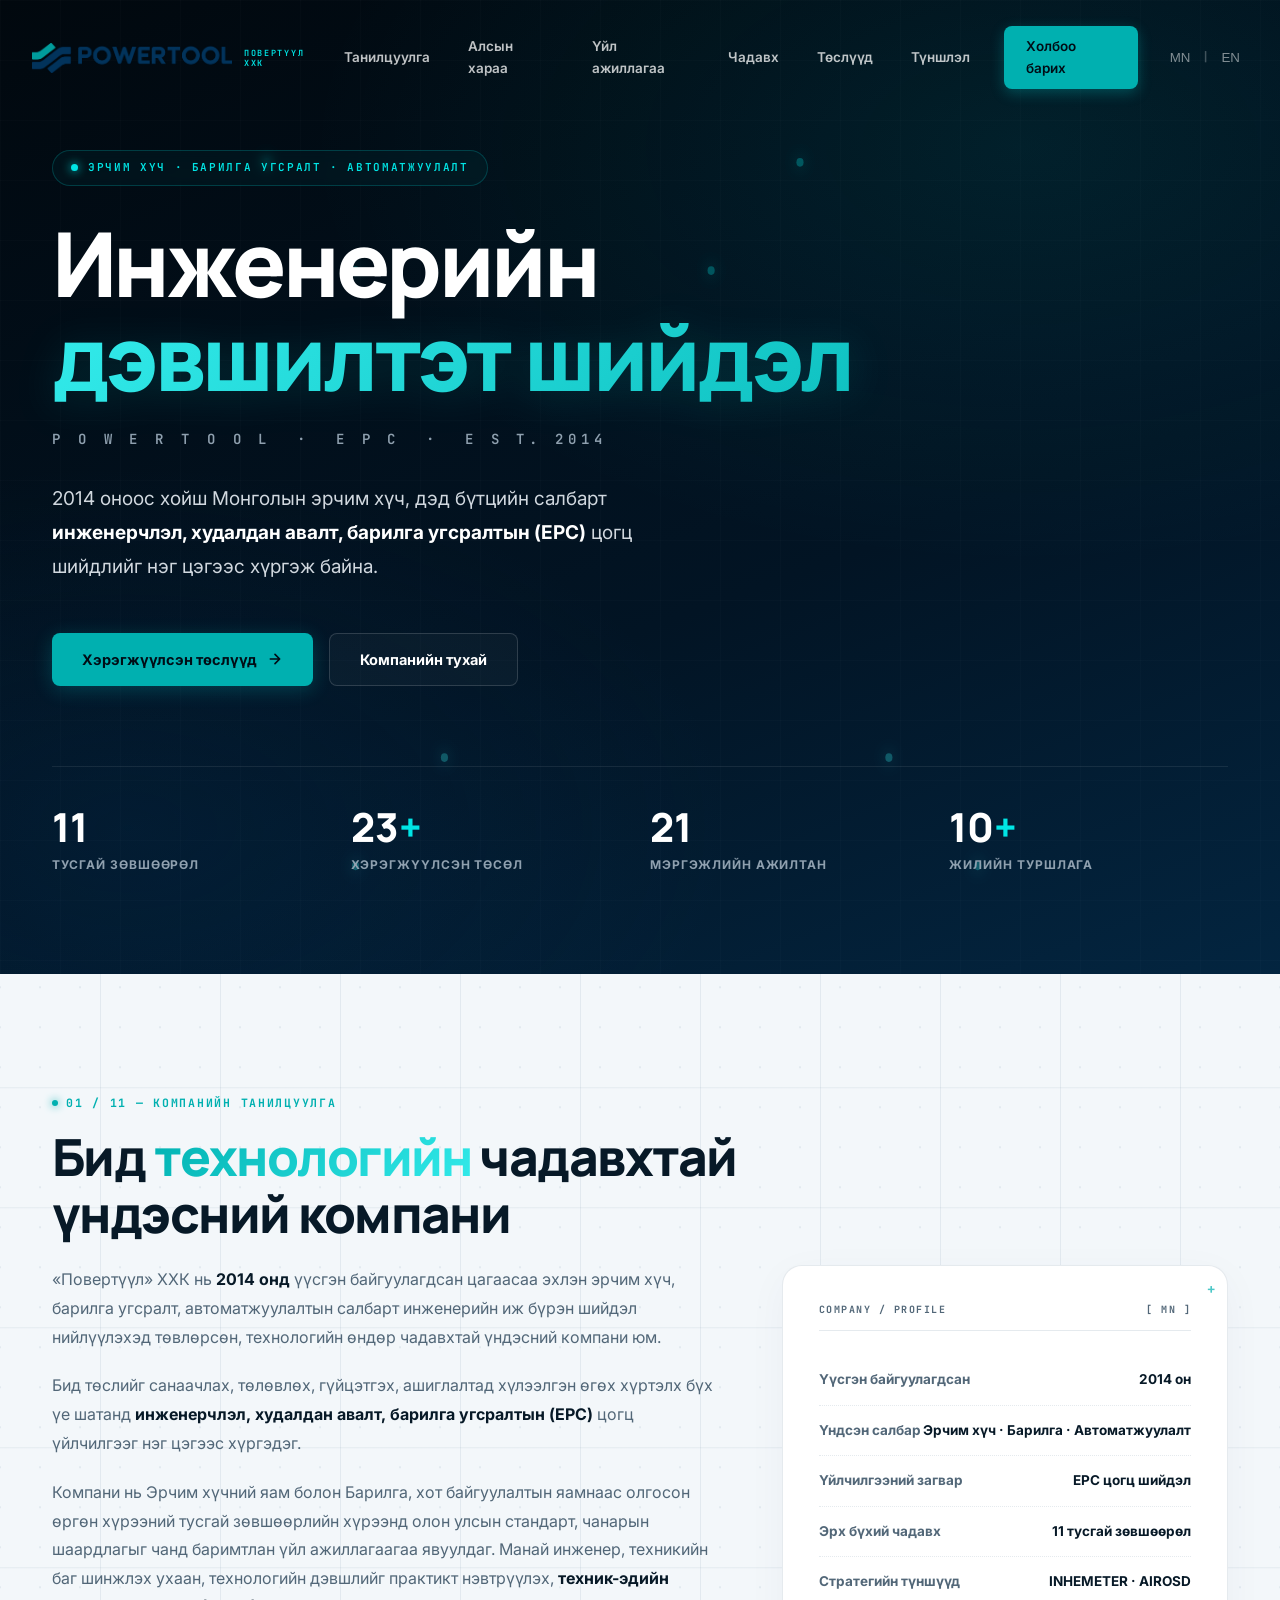
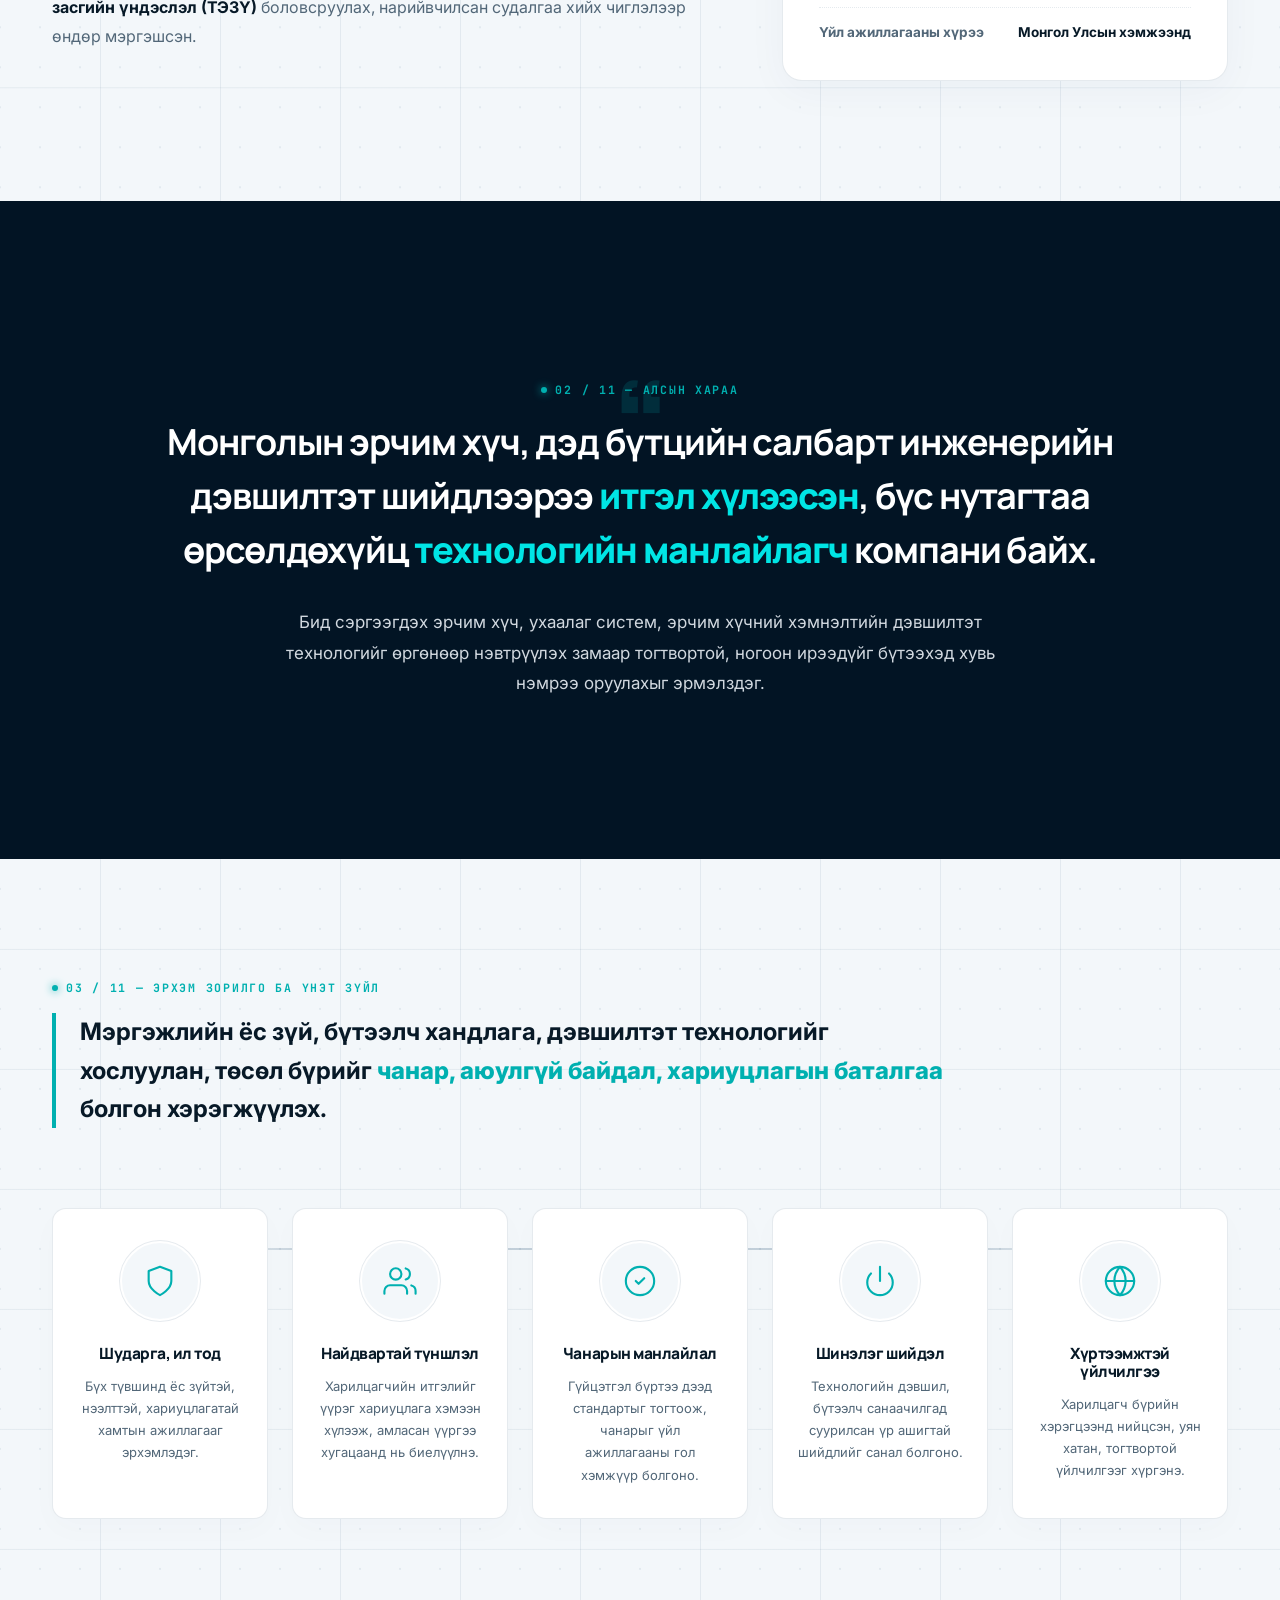
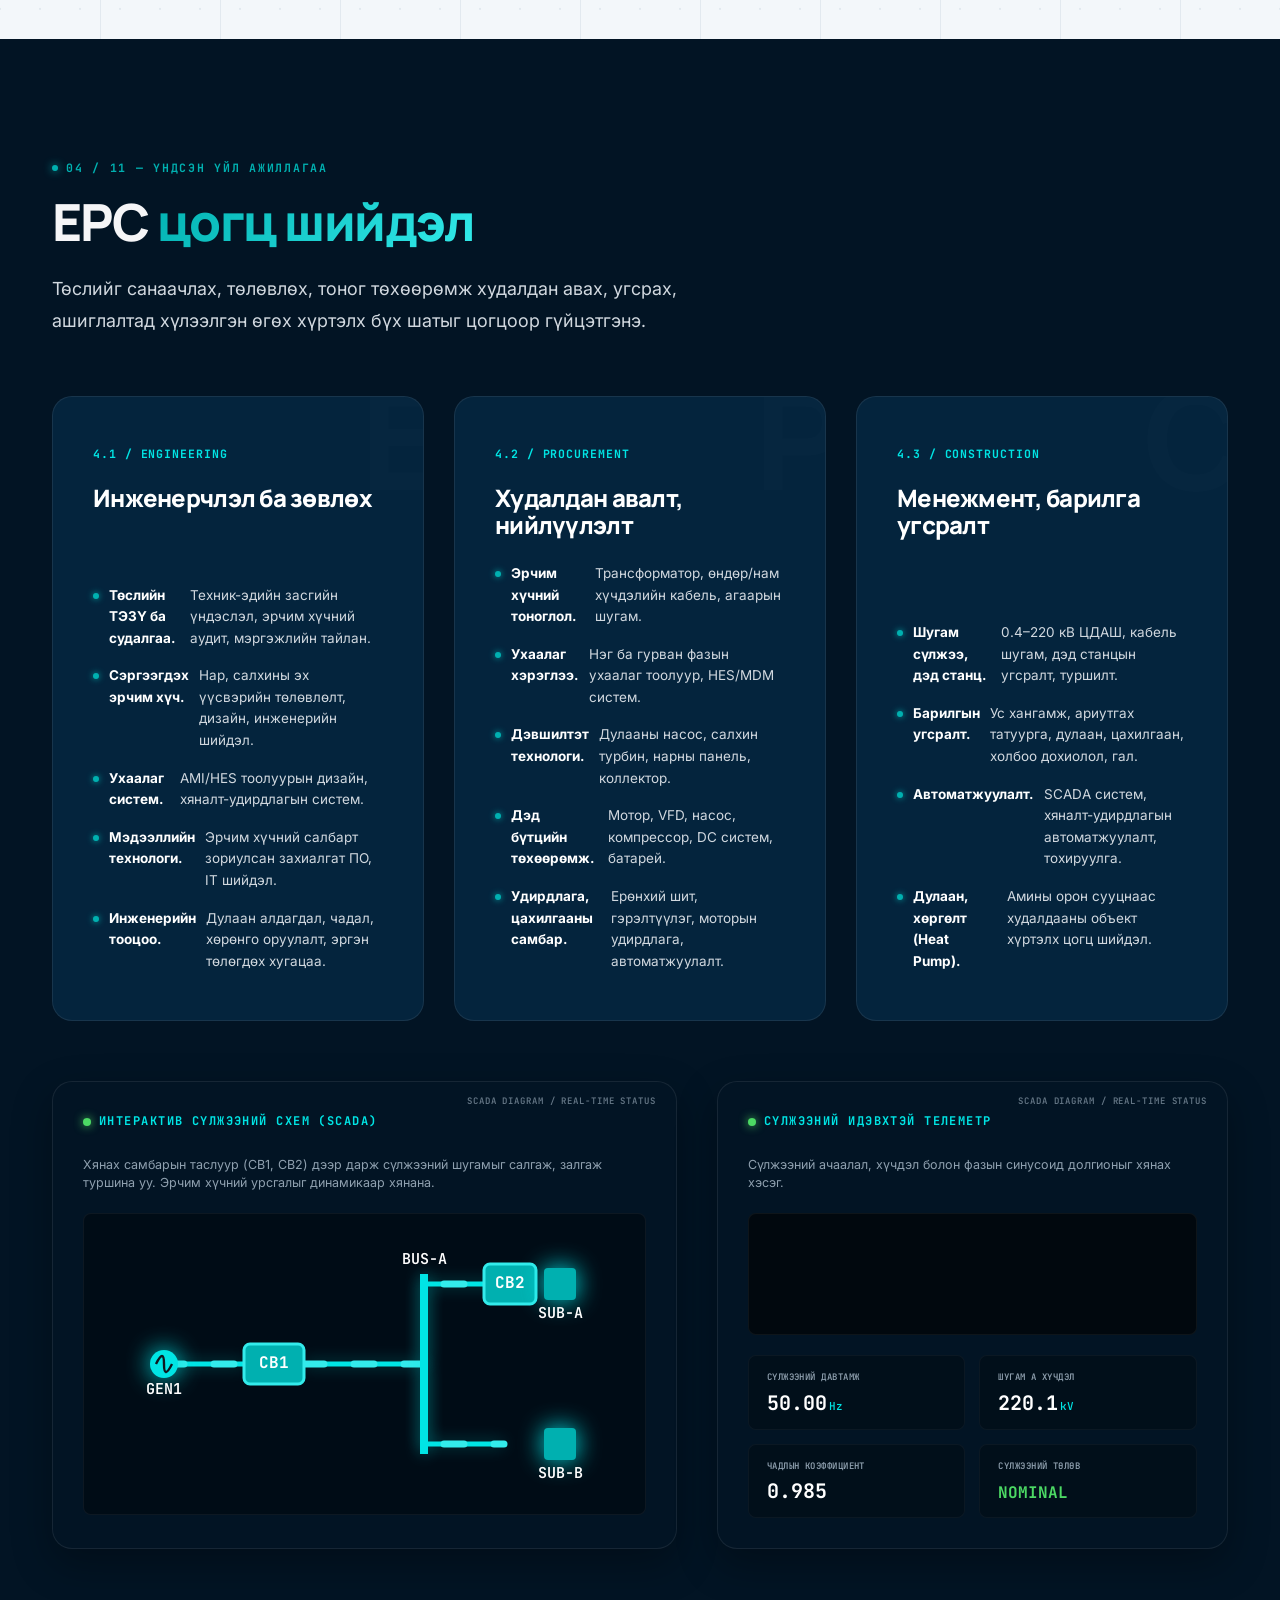
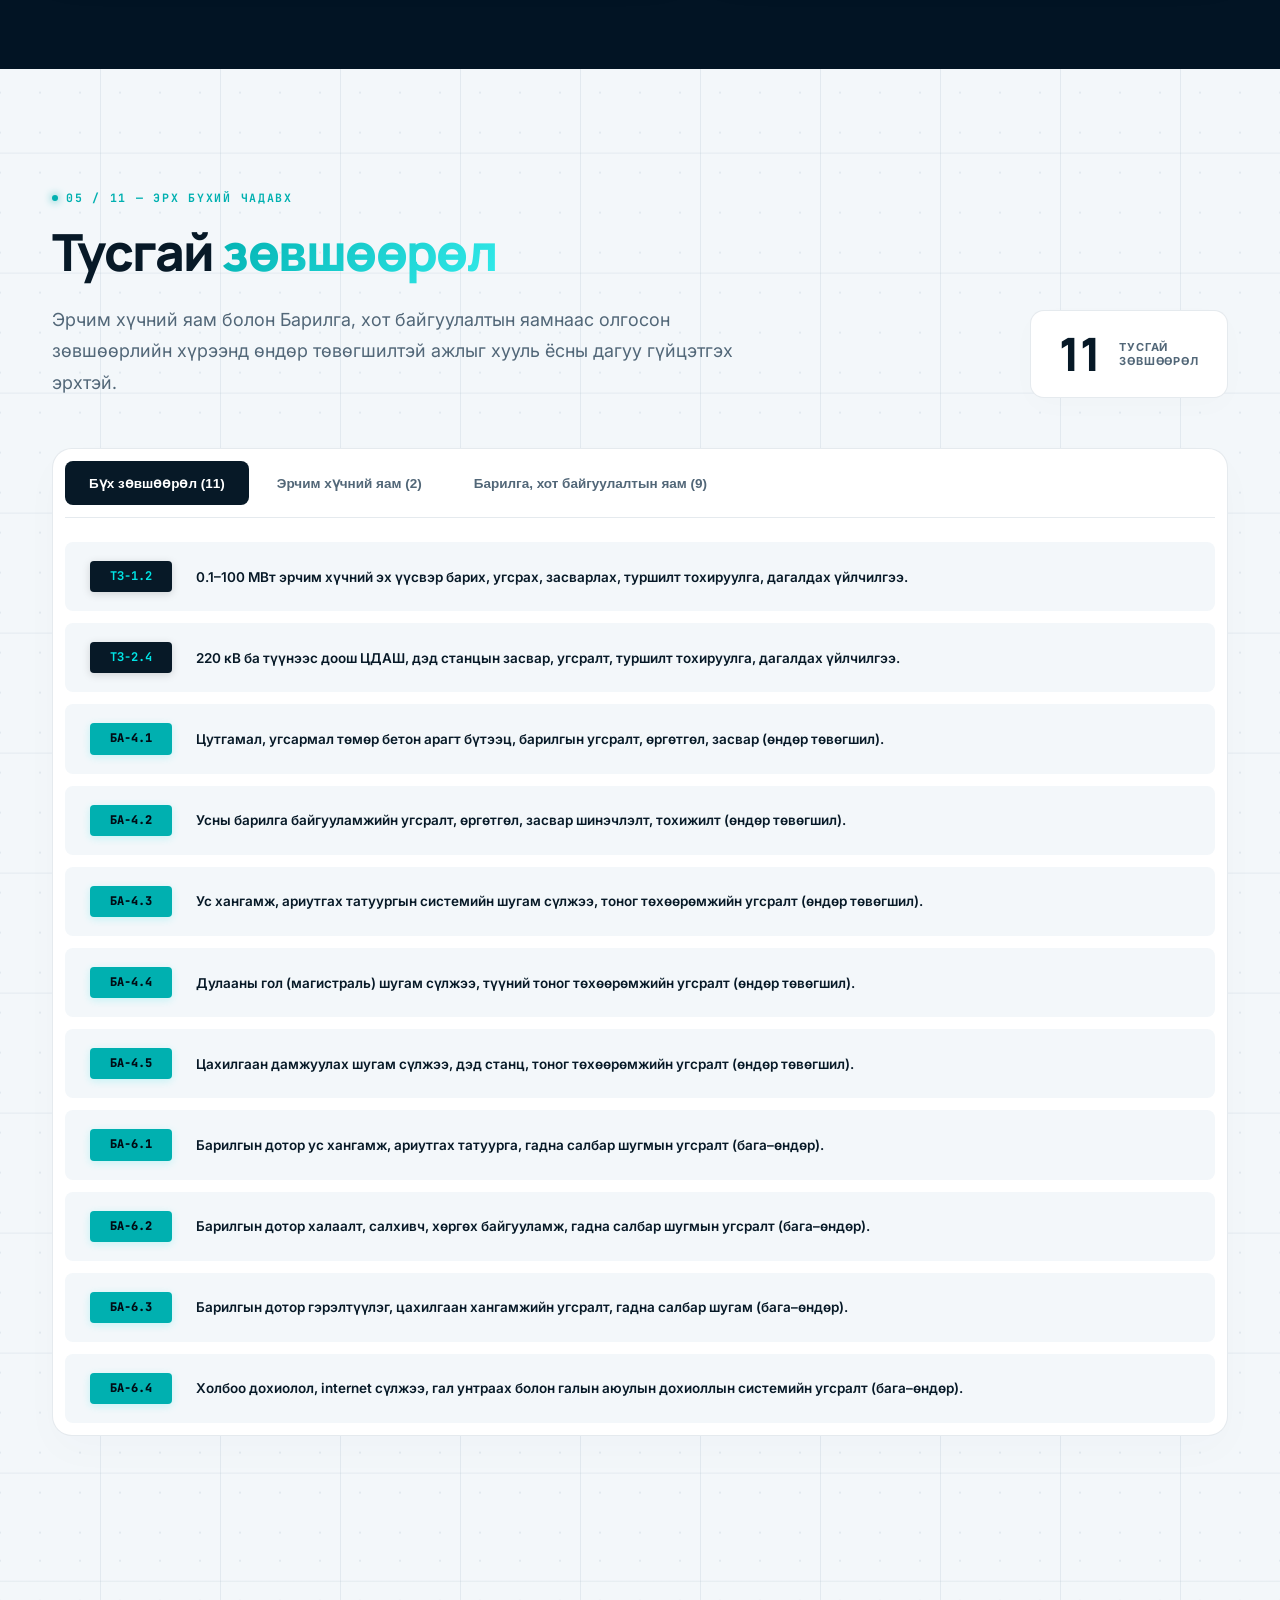
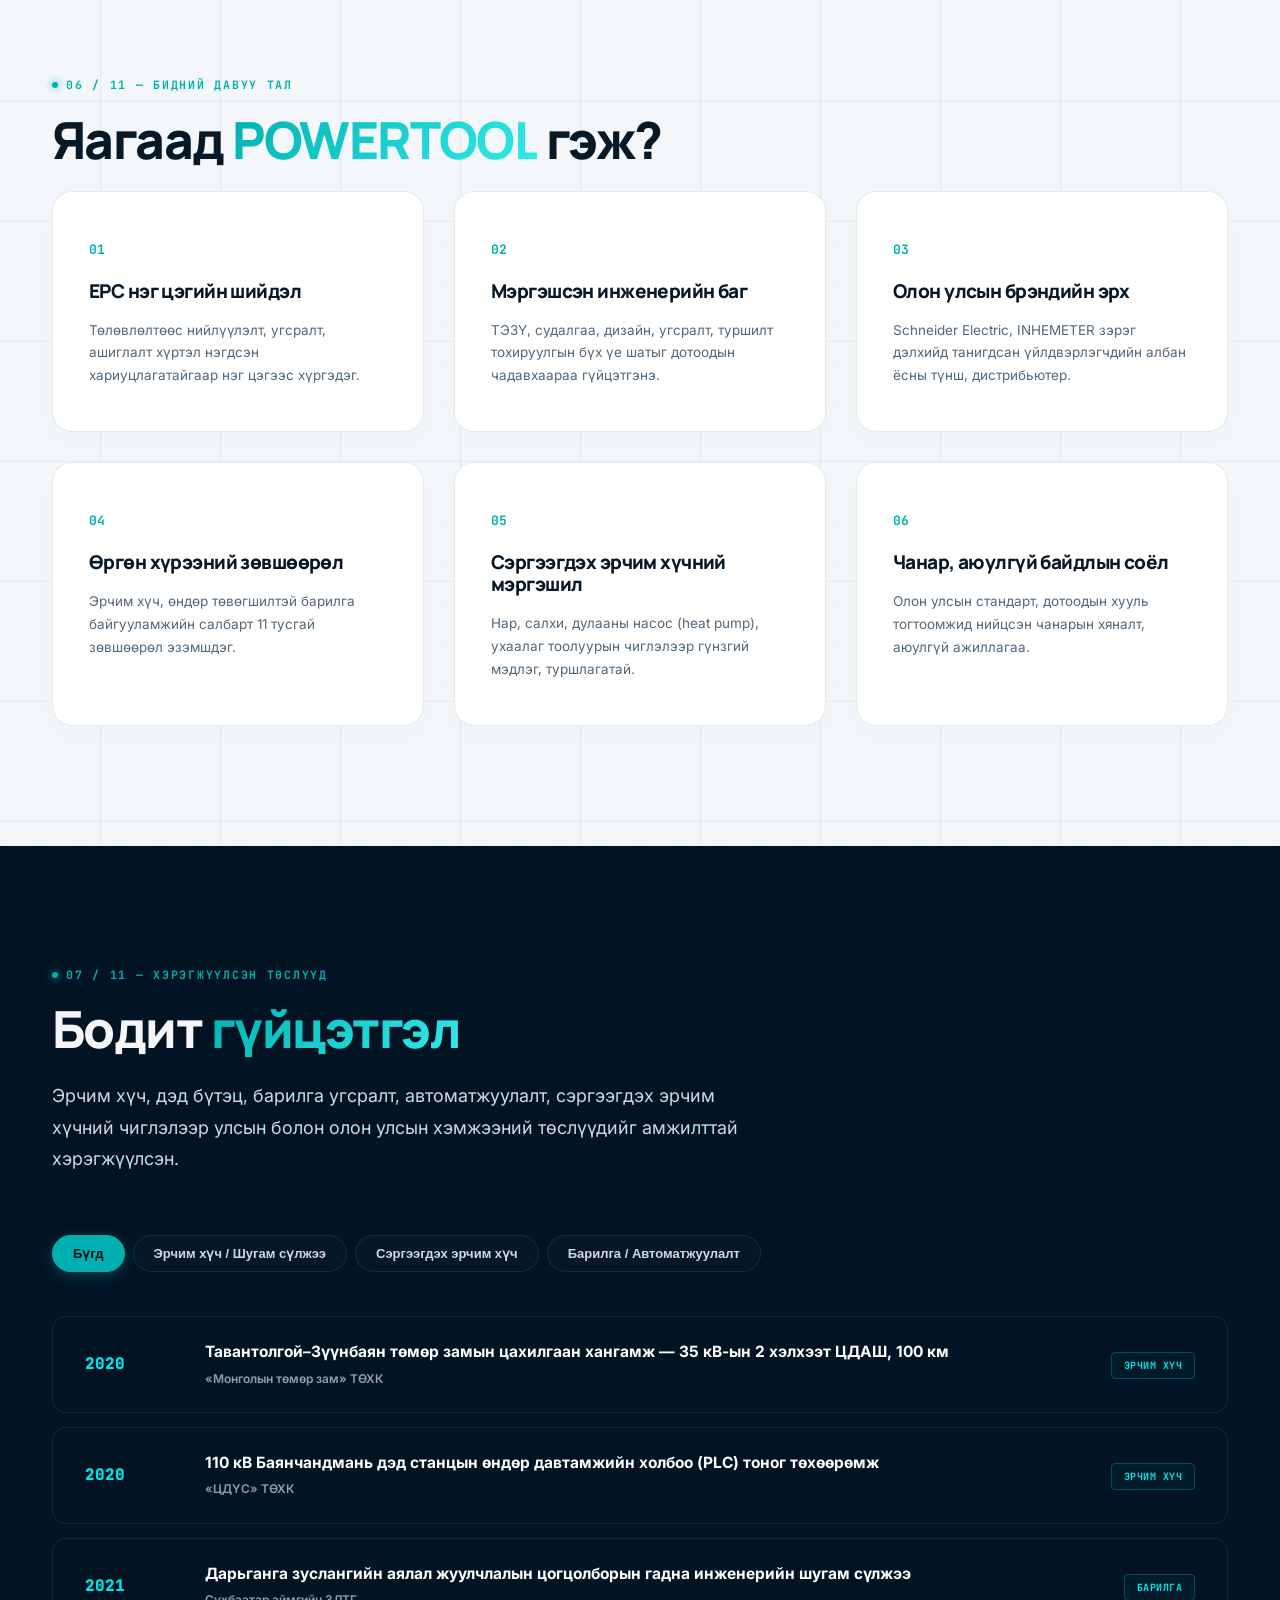
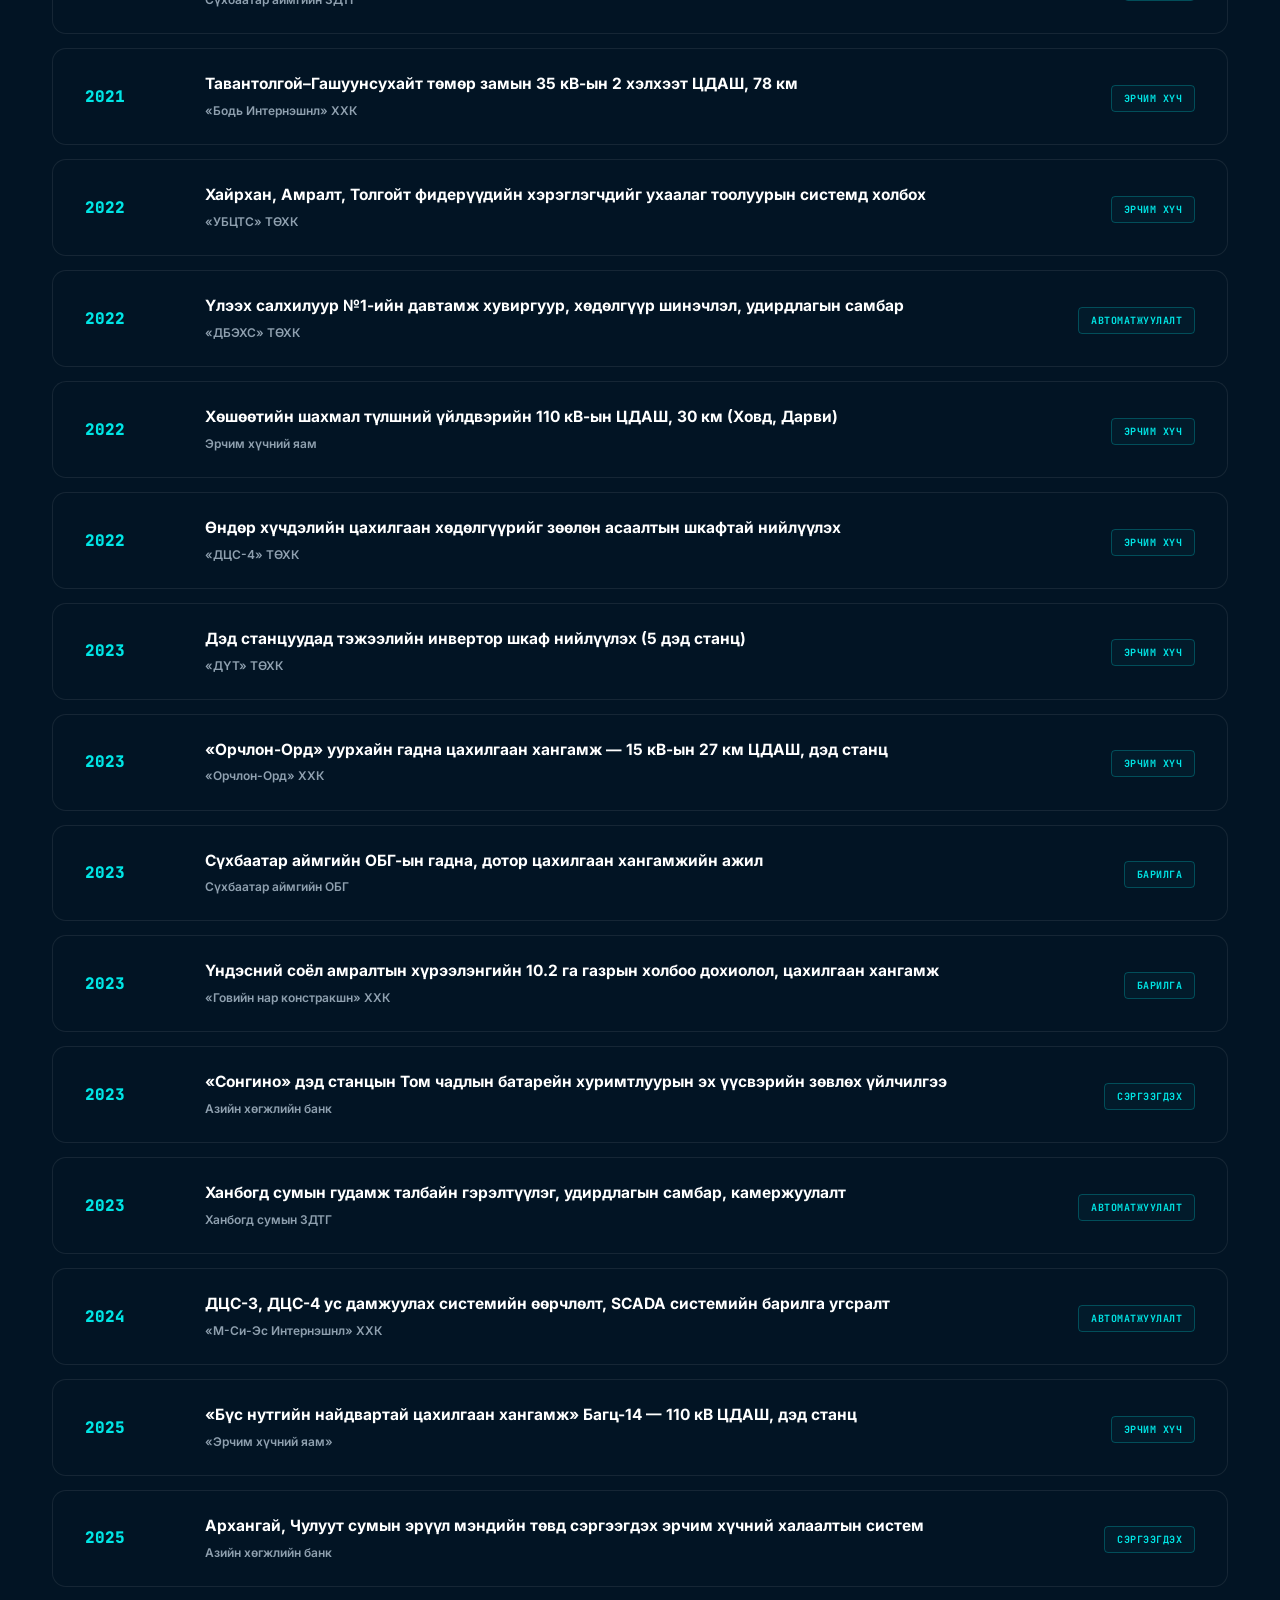
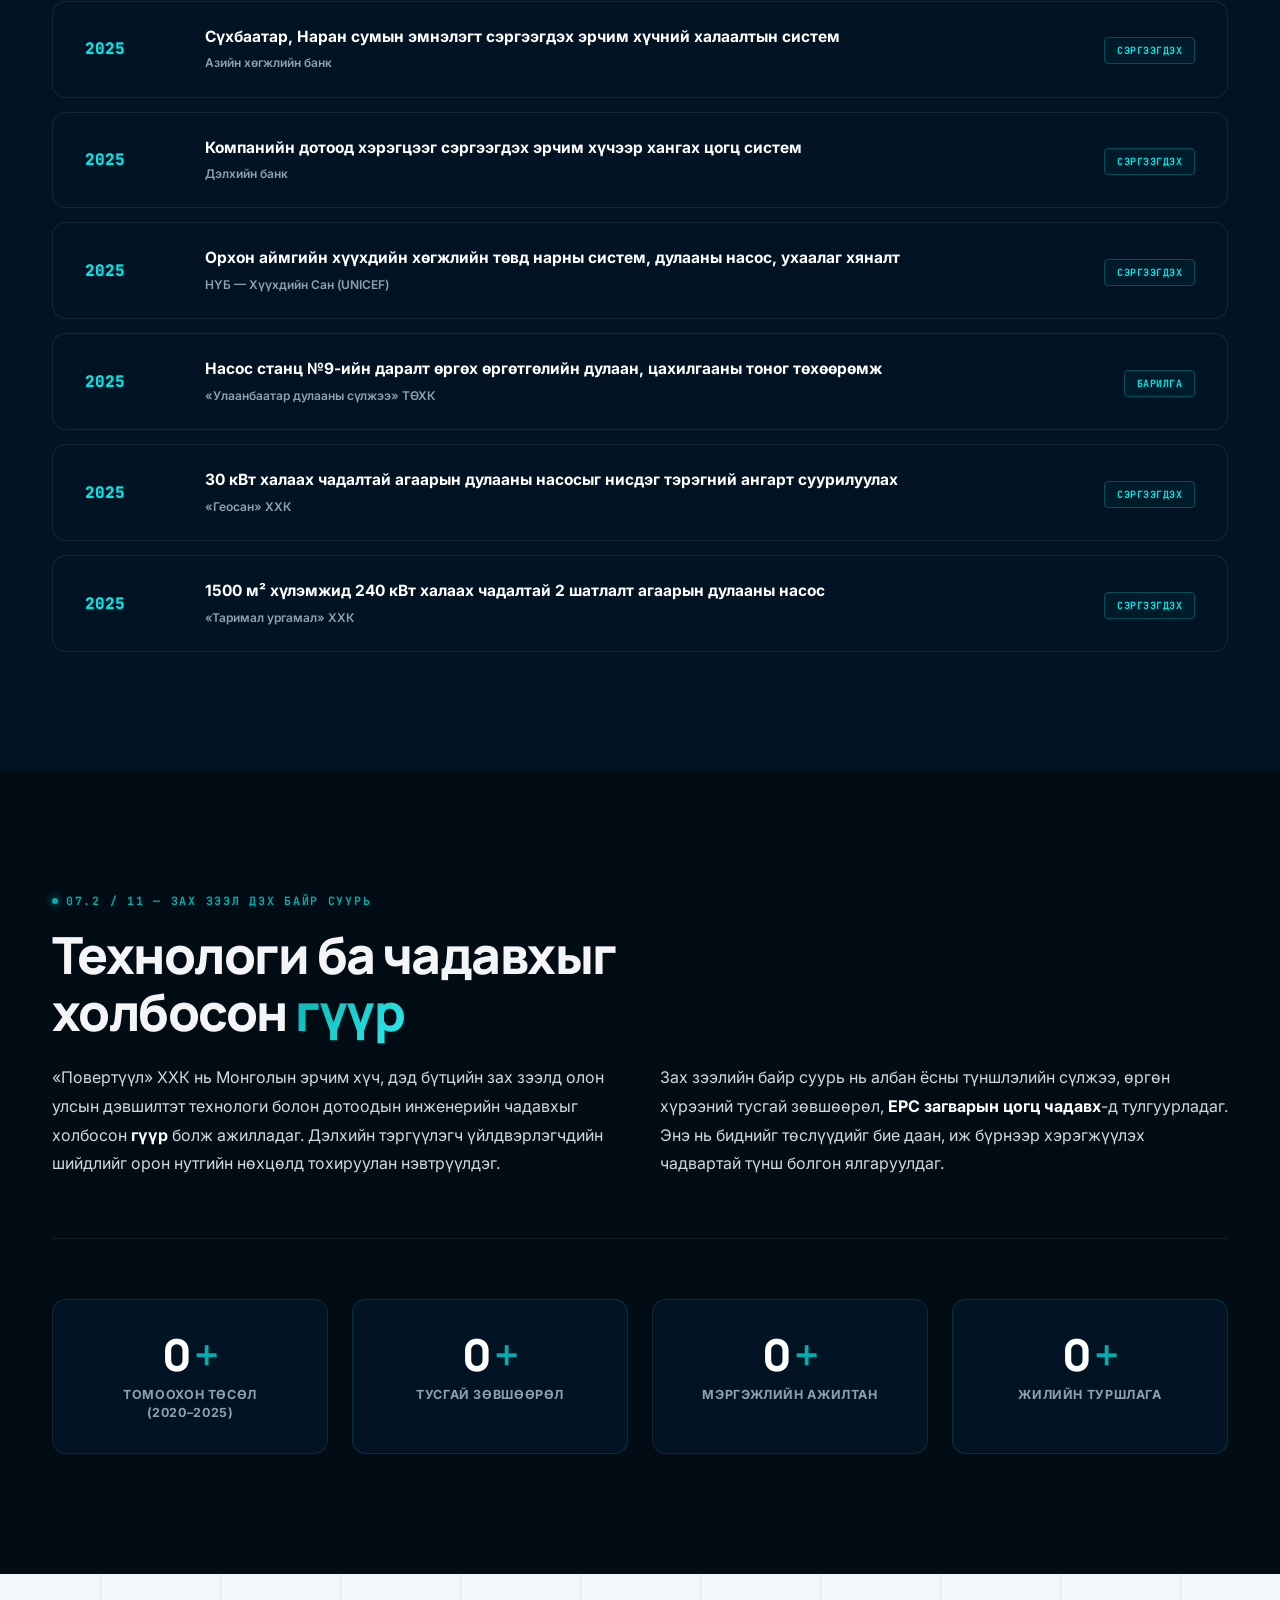
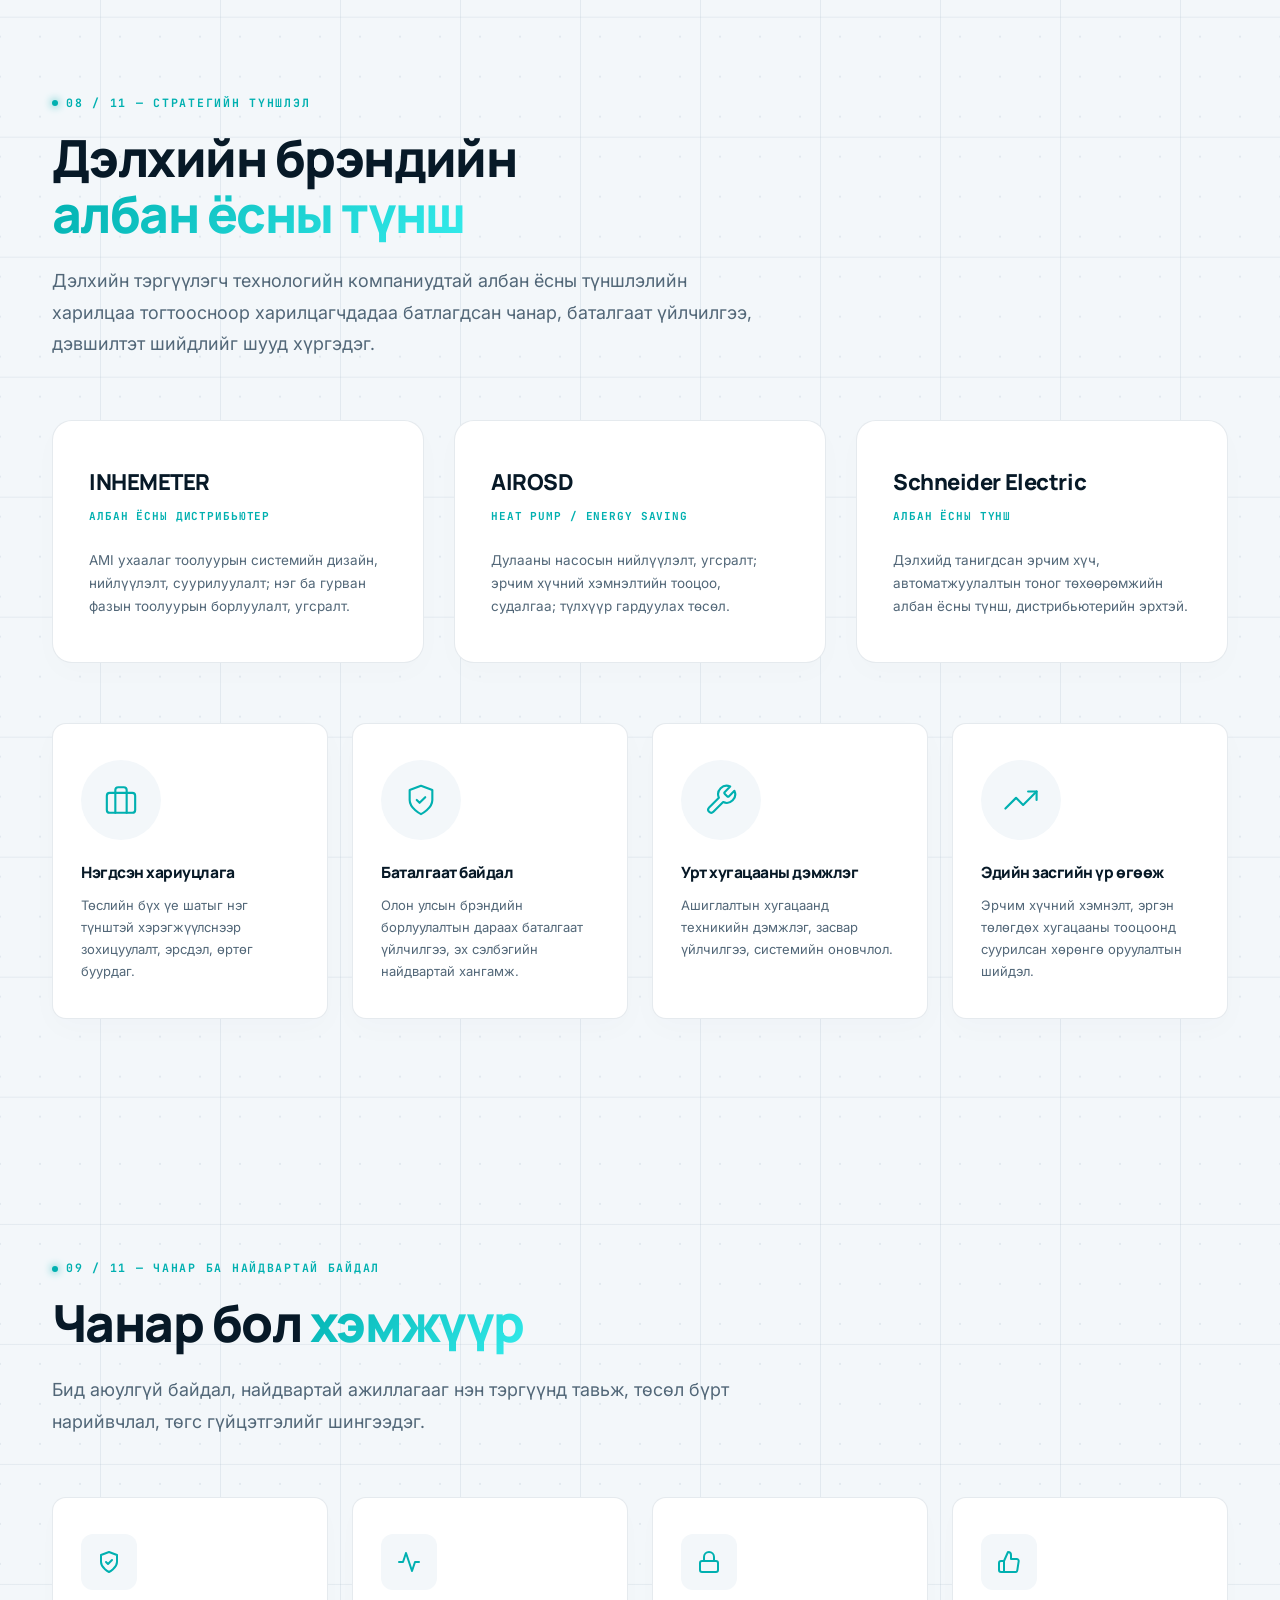
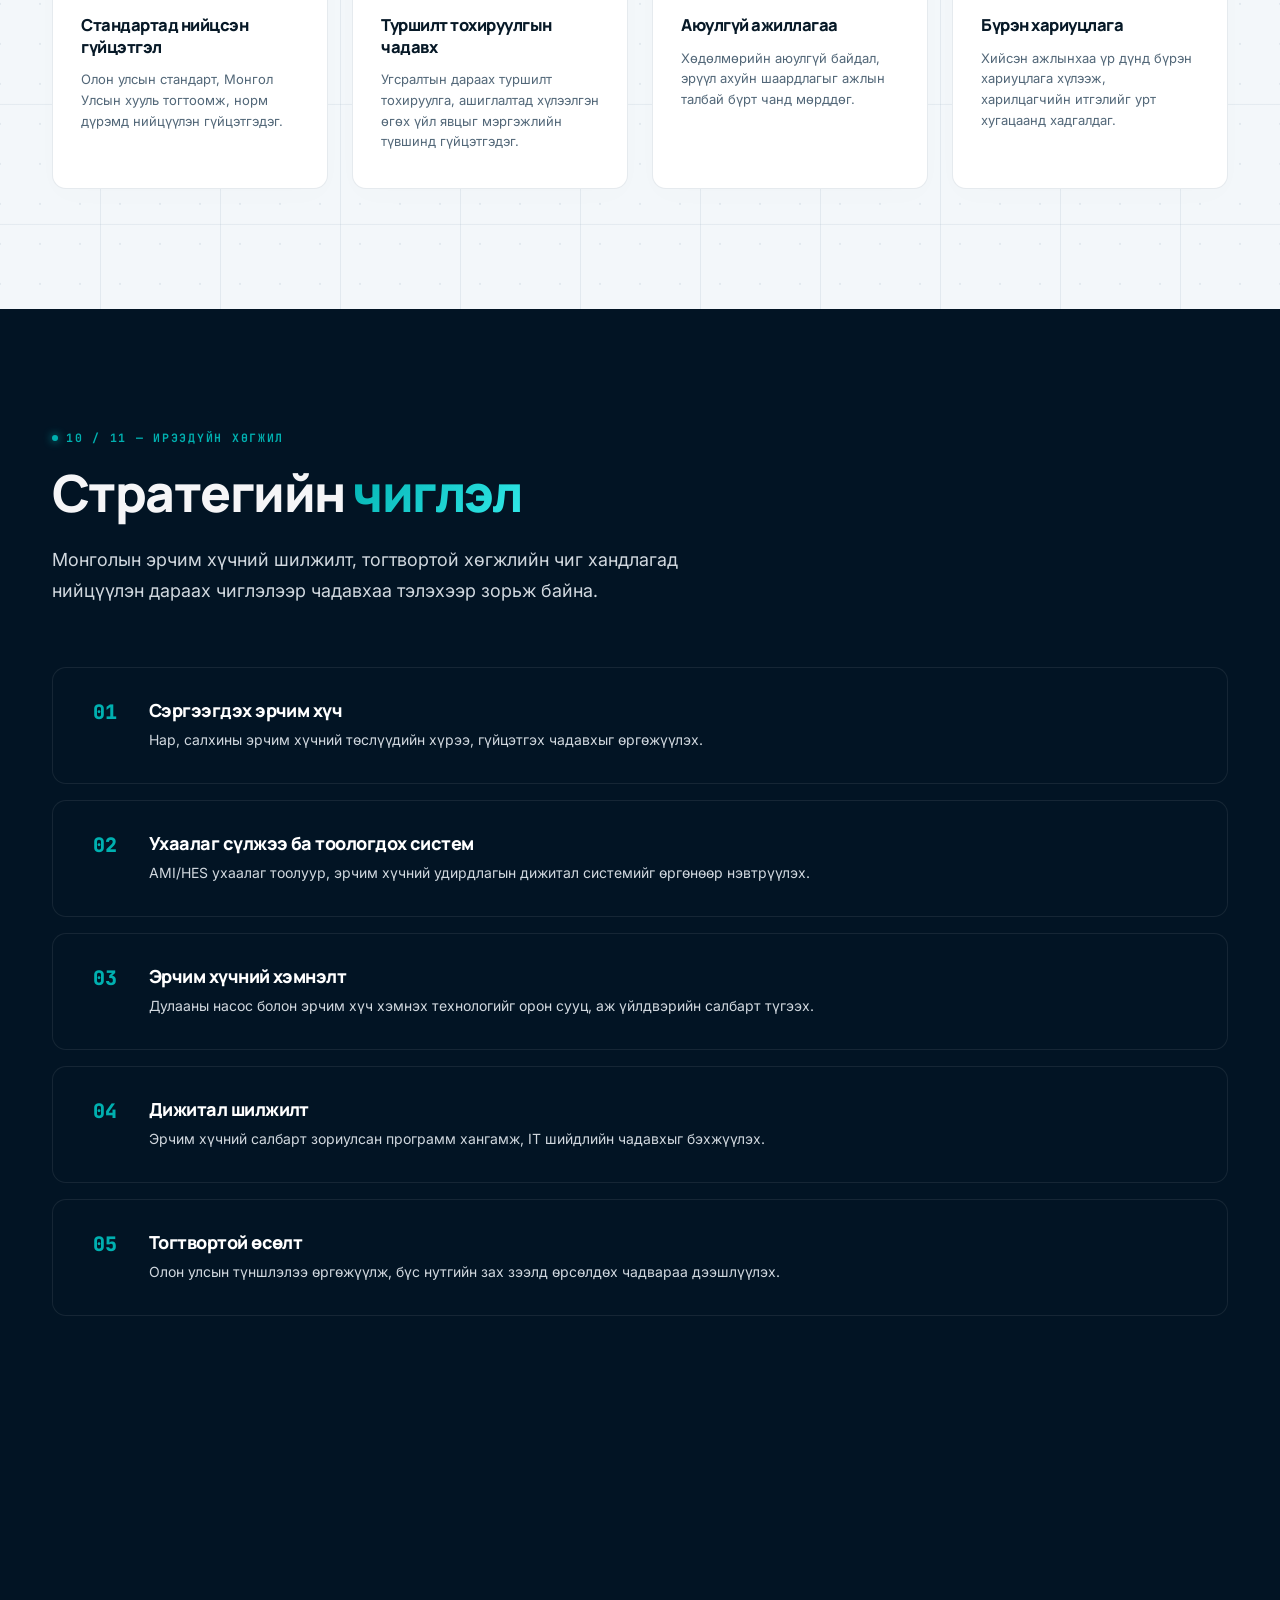
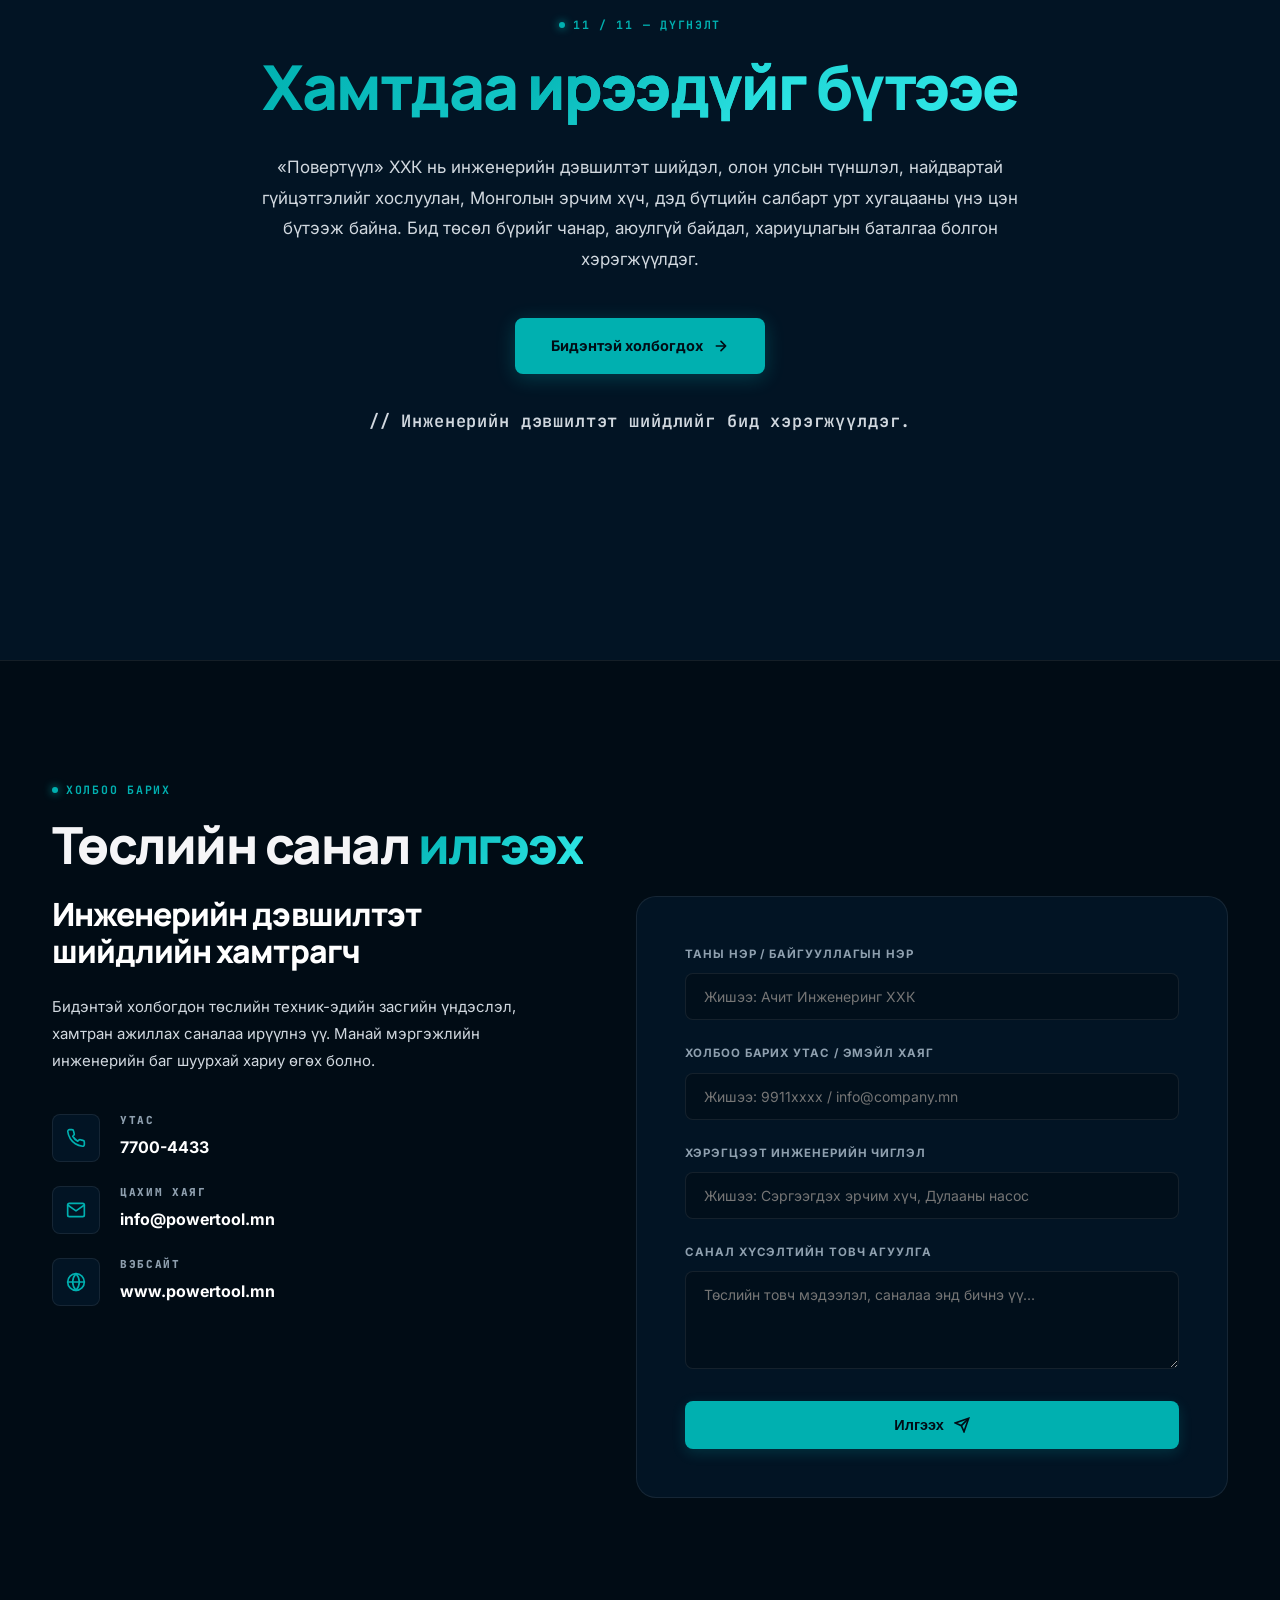
==== commit 757ad593: "fix: fix runtime TDZ reference error in SCADA panel and restore light translucent scrolled header st" ====
--- a/powertool-website-gemini-v1.2.html
+++ b/powertool-website-gemini-v1.2.html
@@ -91,25 +91,33 @@
   border-bottom: 1px solid transparent;
 }
 nav.scrolled {
-  background: rgba(1, 12, 21, 0.85);
-  backdrop-filter: blur(20px) saturate(1.8);
-  border-bottom: 1px solid var(--border-dark);
+  background: rgba(255, 255, 255, 0.88);
+  backdrop-filter: blur(25px) saturate(1.6);
+  border-bottom: 1px solid var(--border-light);
   padding: 16px 32px;
-  box-shadow: 0 8px 30px rgba(0, 0, 0, 0.2);
+  box-shadow: 0 8px 30px rgba(2, 51, 91, 0.05);
 }
 .brand { display: flex; align-items: center; gap: 12px; }
 .logo-img { height: 30px; width: auto; transition: var(--transition); }
 .wm { display: flex; flex-direction: column; line-height: 1.1; }
 .brand .nm { font-weight: 800; font-size: 20px; letter-spacing: .02em; color: #ffffff; }
 .brand .sb { font-family: 'JetBrains Mono', monospace; font-size: 8.5px; letter-spacing: .2em; color: var(--teal-400); font-weight: 600; margin-top: 2px; }
+nav.scrolled .brand .sb { color: #02335b; }
 
 .navlinks { display: flex; gap: 6px; align-items: center; }
 .navlinks a {
   font-size: 13.5px; font-weight: 600; color: rgba(255,255,255,0.75); padding: 8px 16px; border-radius: var(--r-sm); transition: var(--transition);
 }
 .navlinks a:hover { color: #fff; background: rgba(255,255,255,0.06); }
-nav.scrolled .navlinks a { color: var(--text-dim); }
-nav.scrolled .navlinks a:hover { color: #fff; background: rgba(255,255,255,0.08); }
+nav.scrolled .navlinks a { color: var(--text-muted-dark); }
+nav.scrolled .navlinks a:hover { color: #02335b; background: rgba(2, 51, 91, 0.06); }
+nav.scrolled .nav-cta { background: #02335b !important; color: #ffffff !important; box-shadow: none; }
+nav.scrolled .nav-cta:hover { background: var(--teal-500) !important; color: #ffffff !important; }
+nav.scrolled .lang-btn { color: rgba(2, 51, 91, 0.6); }
+nav.scrolled .lang-btn:hover { color: #02335b; }
+nav.scrolled .lang-btn.active { color: #ffffff; background: #02335b; }
+nav.scrolled .lang-switch .divider { color: rgba(2, 51, 91, 0.2); }
+nav.scrolled .burger span { background: #02335b; }
 
 .nav-cta {
   margin-left: 12px;
@@ -1827,11 +1835,13 @@
   // Progress bar width
   scrollProgress.style.width = `${progress}%`;
   
-  // Navbar scroll class
+  // Navbar scroll class & logo swap
   if (scrollY > 50) {
     nav.classList.add('scrolled');
+    navLogo.src = 'logo/Logo%20new%20powertool%20%231.png';
   } else {
     nav.classList.remove('scrolled');
+    navLogo.src = 'logo/Logo%20new%20powertool%20%233.png';
   }
 });
 
@@ -1967,10 +1977,6 @@
   }
 }
 
-// On load check preference
-const savedLang = localStorage.getItem('powertool_lang') || 'mn';
-setLanguage(savedLang);
-
 // Contact form handler
 function handleFormSubmit(event) {
   event.preventDefault();
@@ -2247,6 +2253,10 @@
     telFreq.innerHTML = `${freq}<span class="unit">Hz</span>`;
   }
 }
+
+// On load check preference
+const savedLang = localStorage.getItem('powertool_lang') || 'mn';
+setLanguage(savedLang);
 </script>
 </body>
 </html>
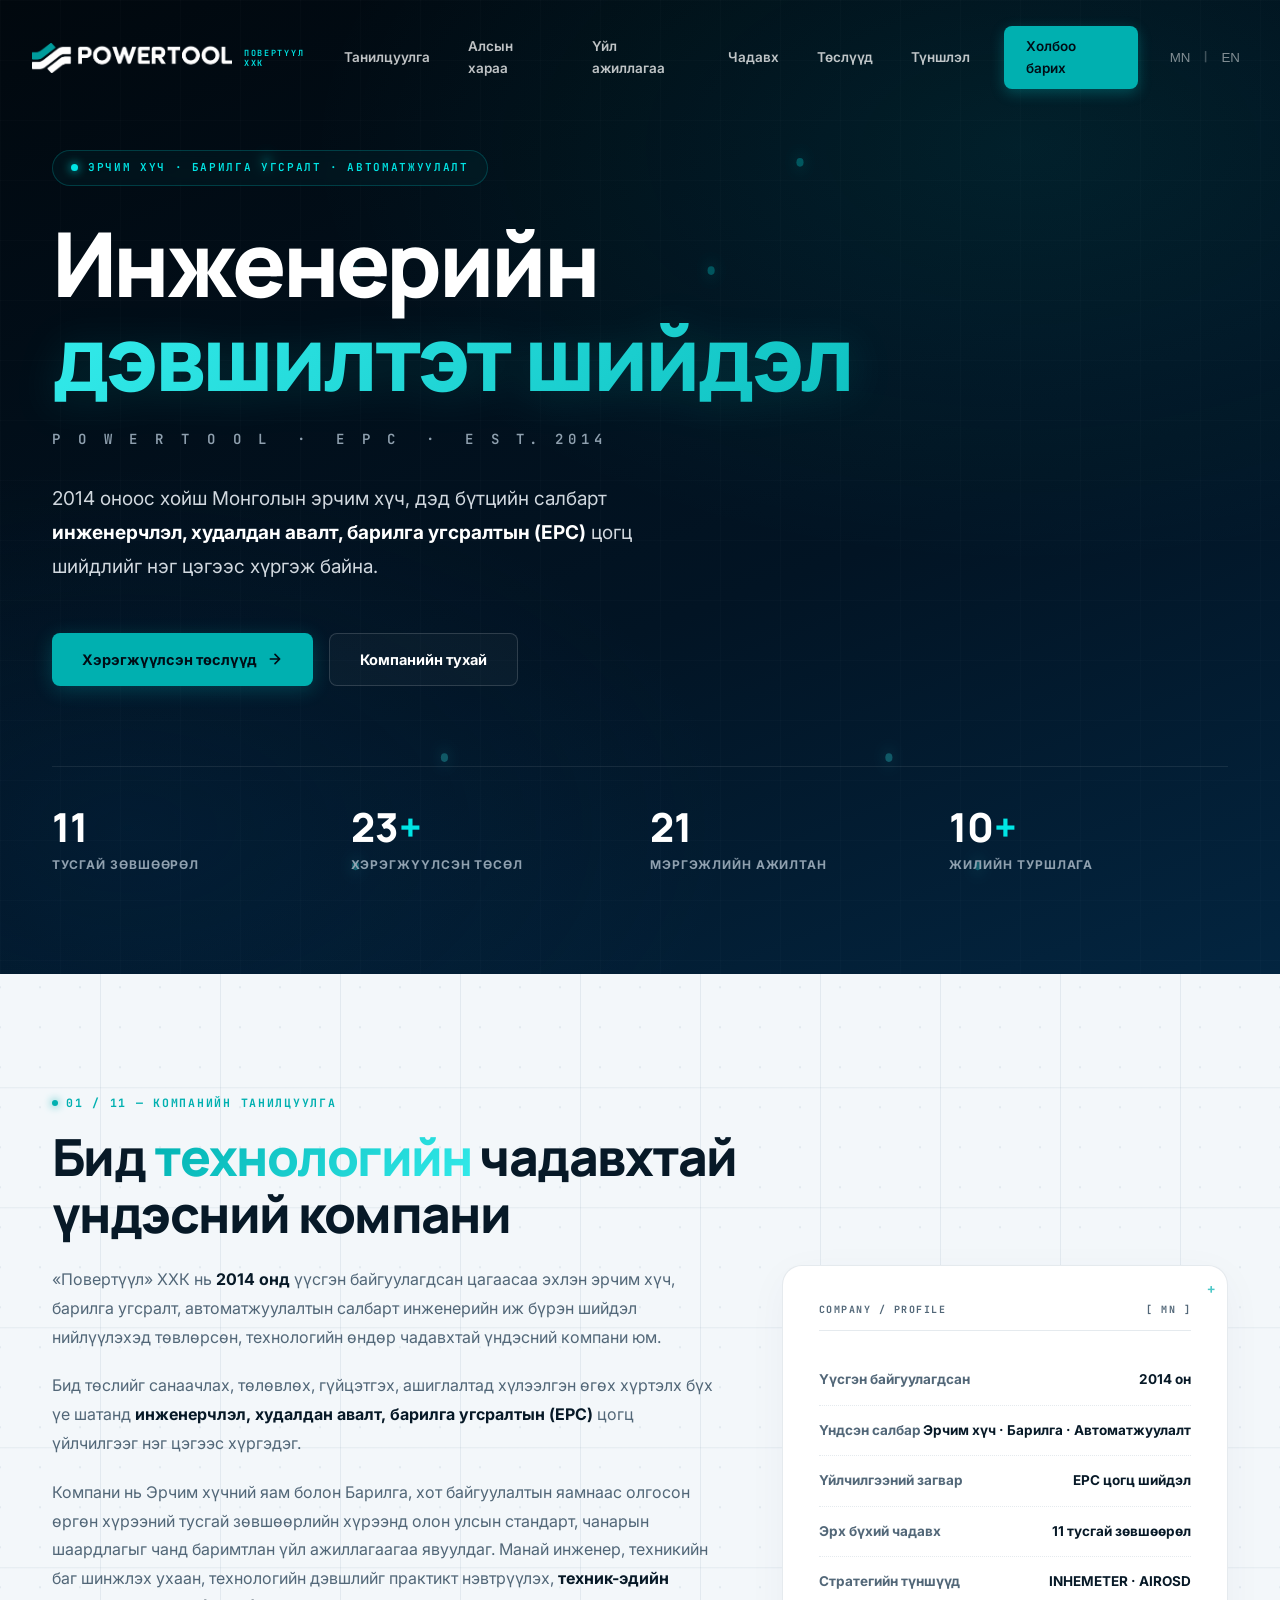
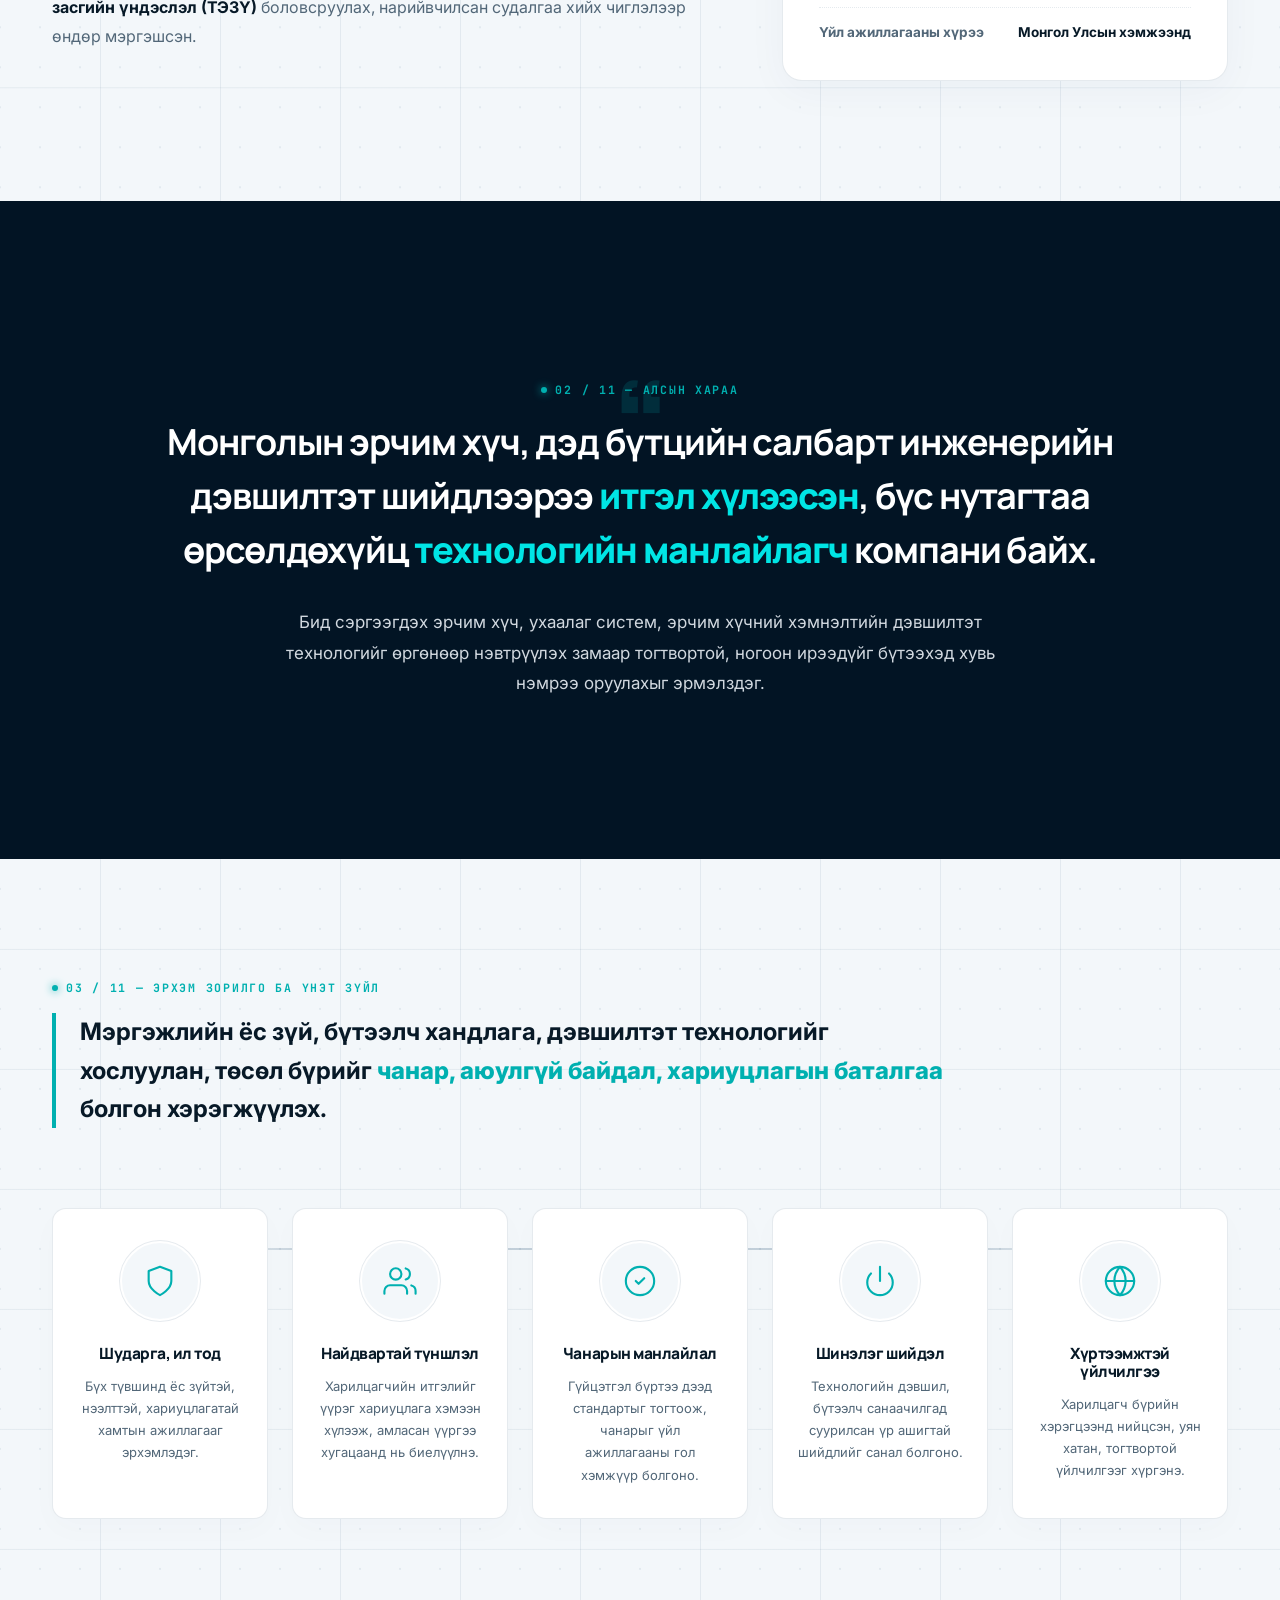
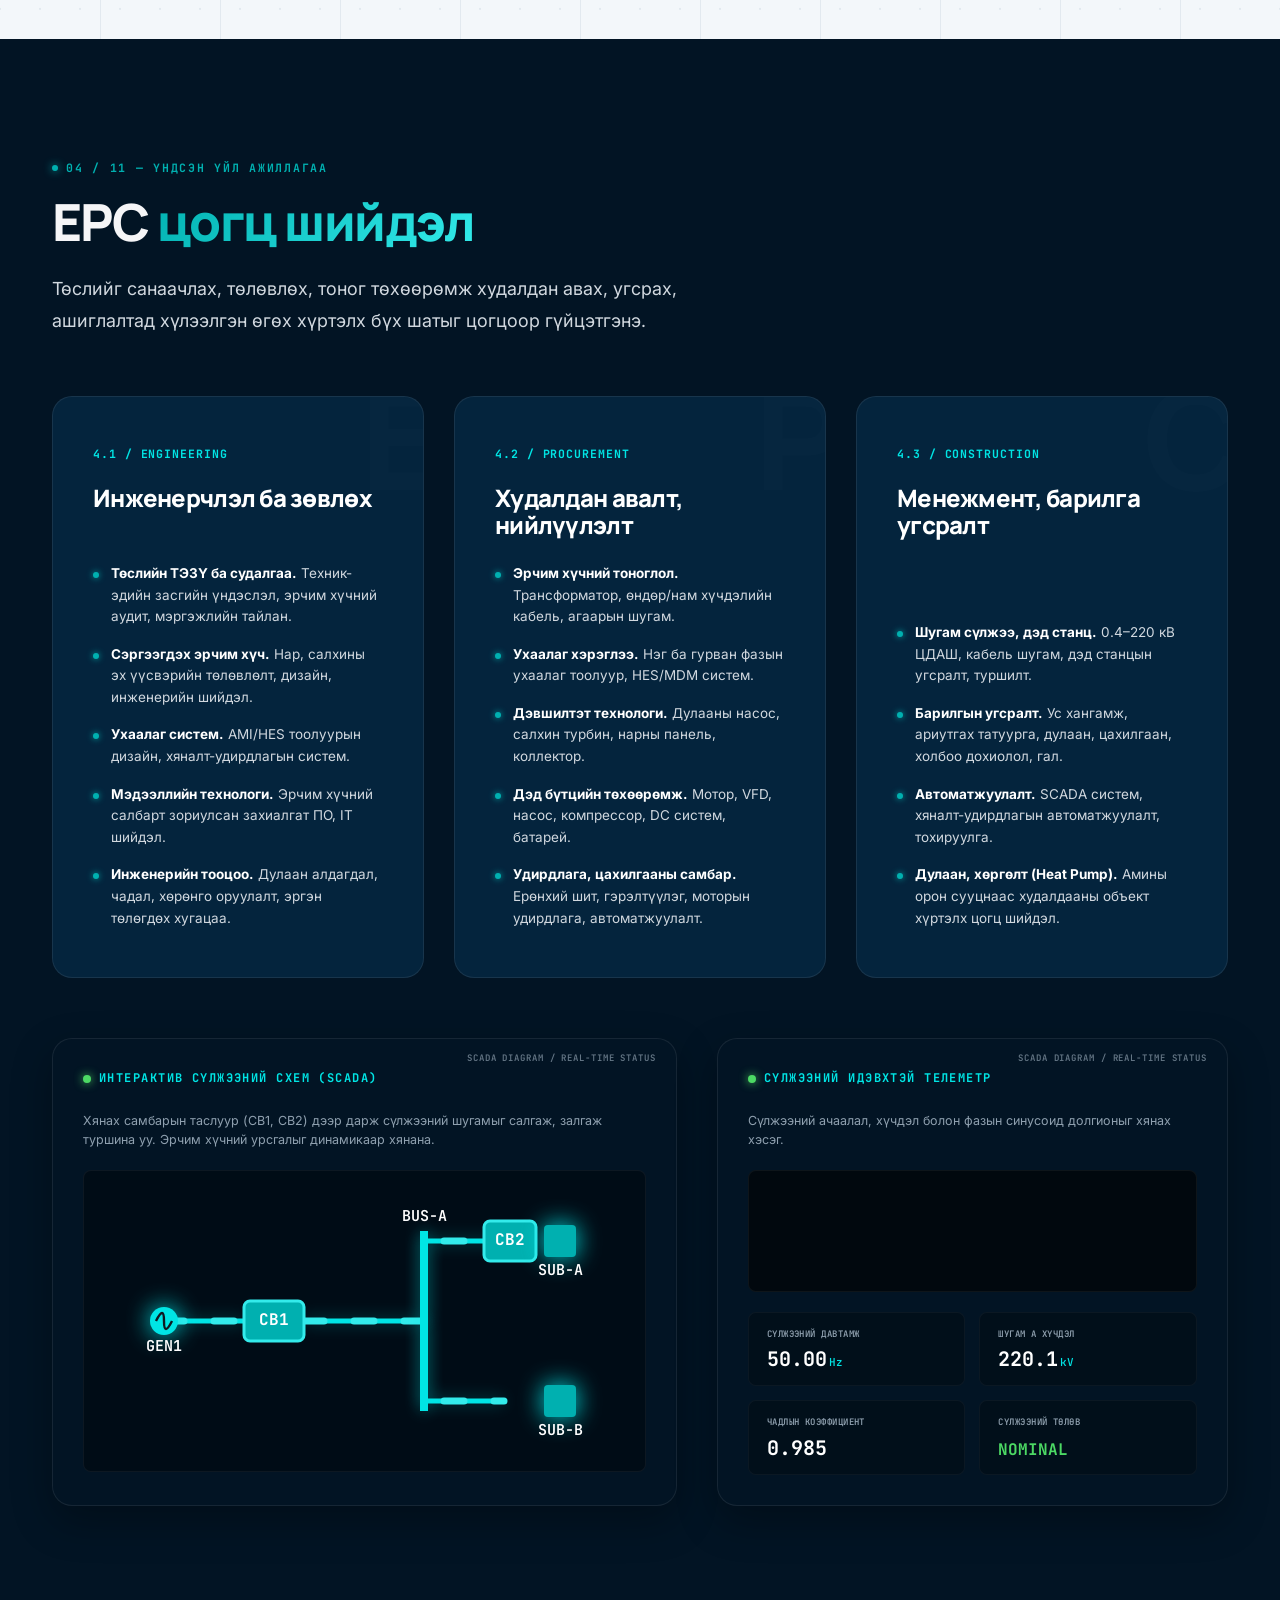
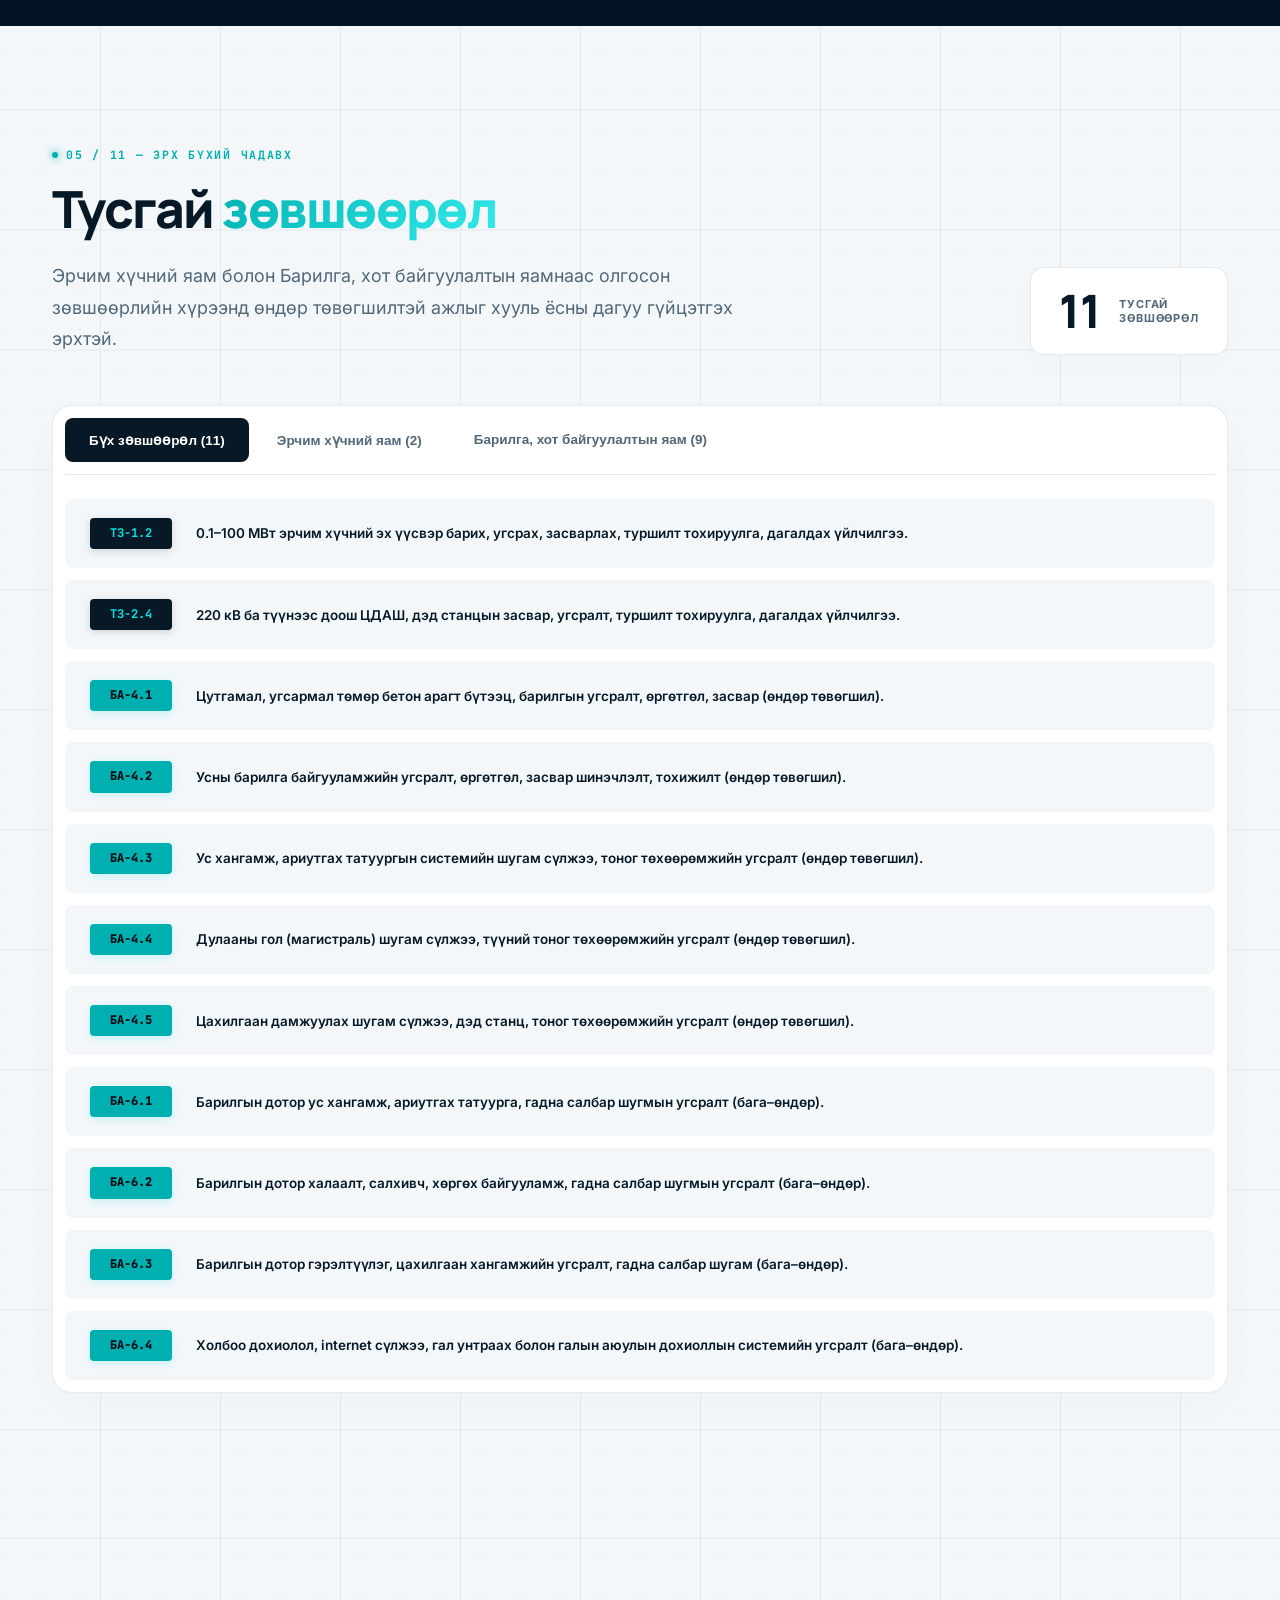
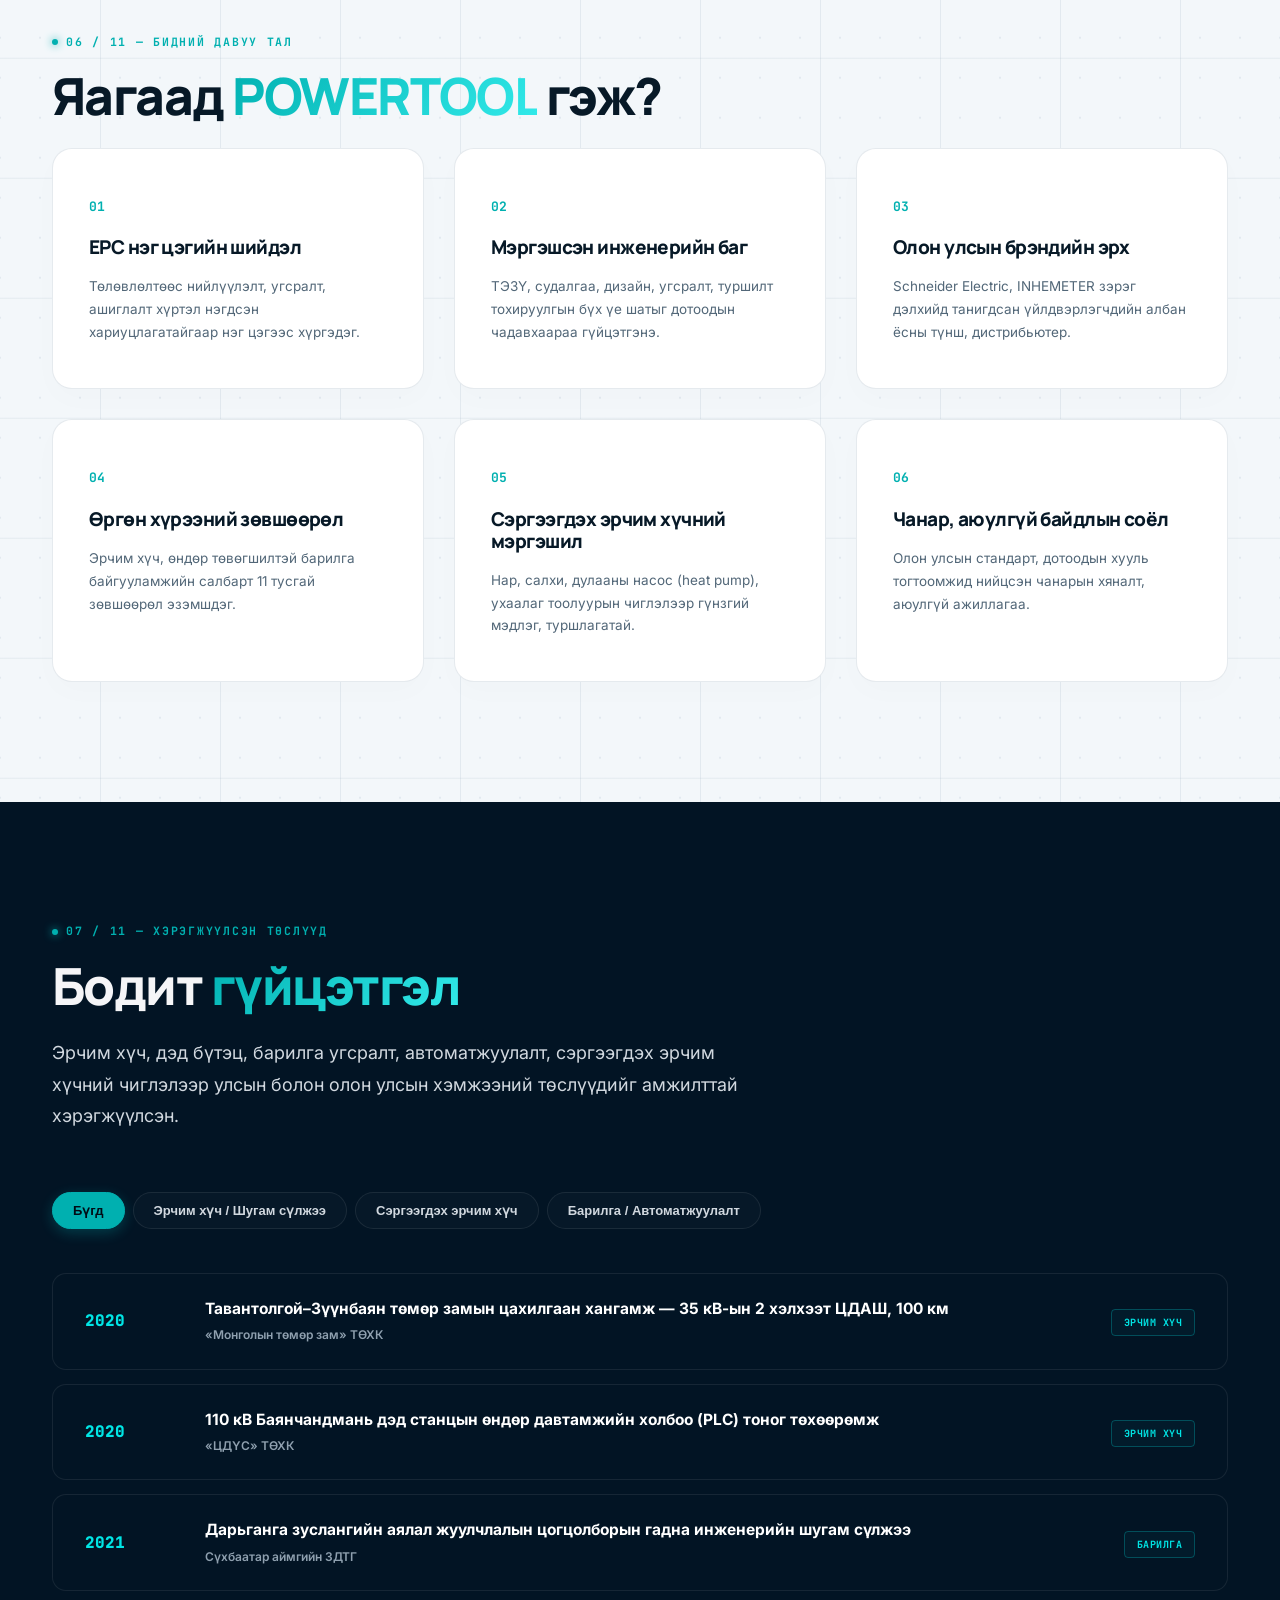
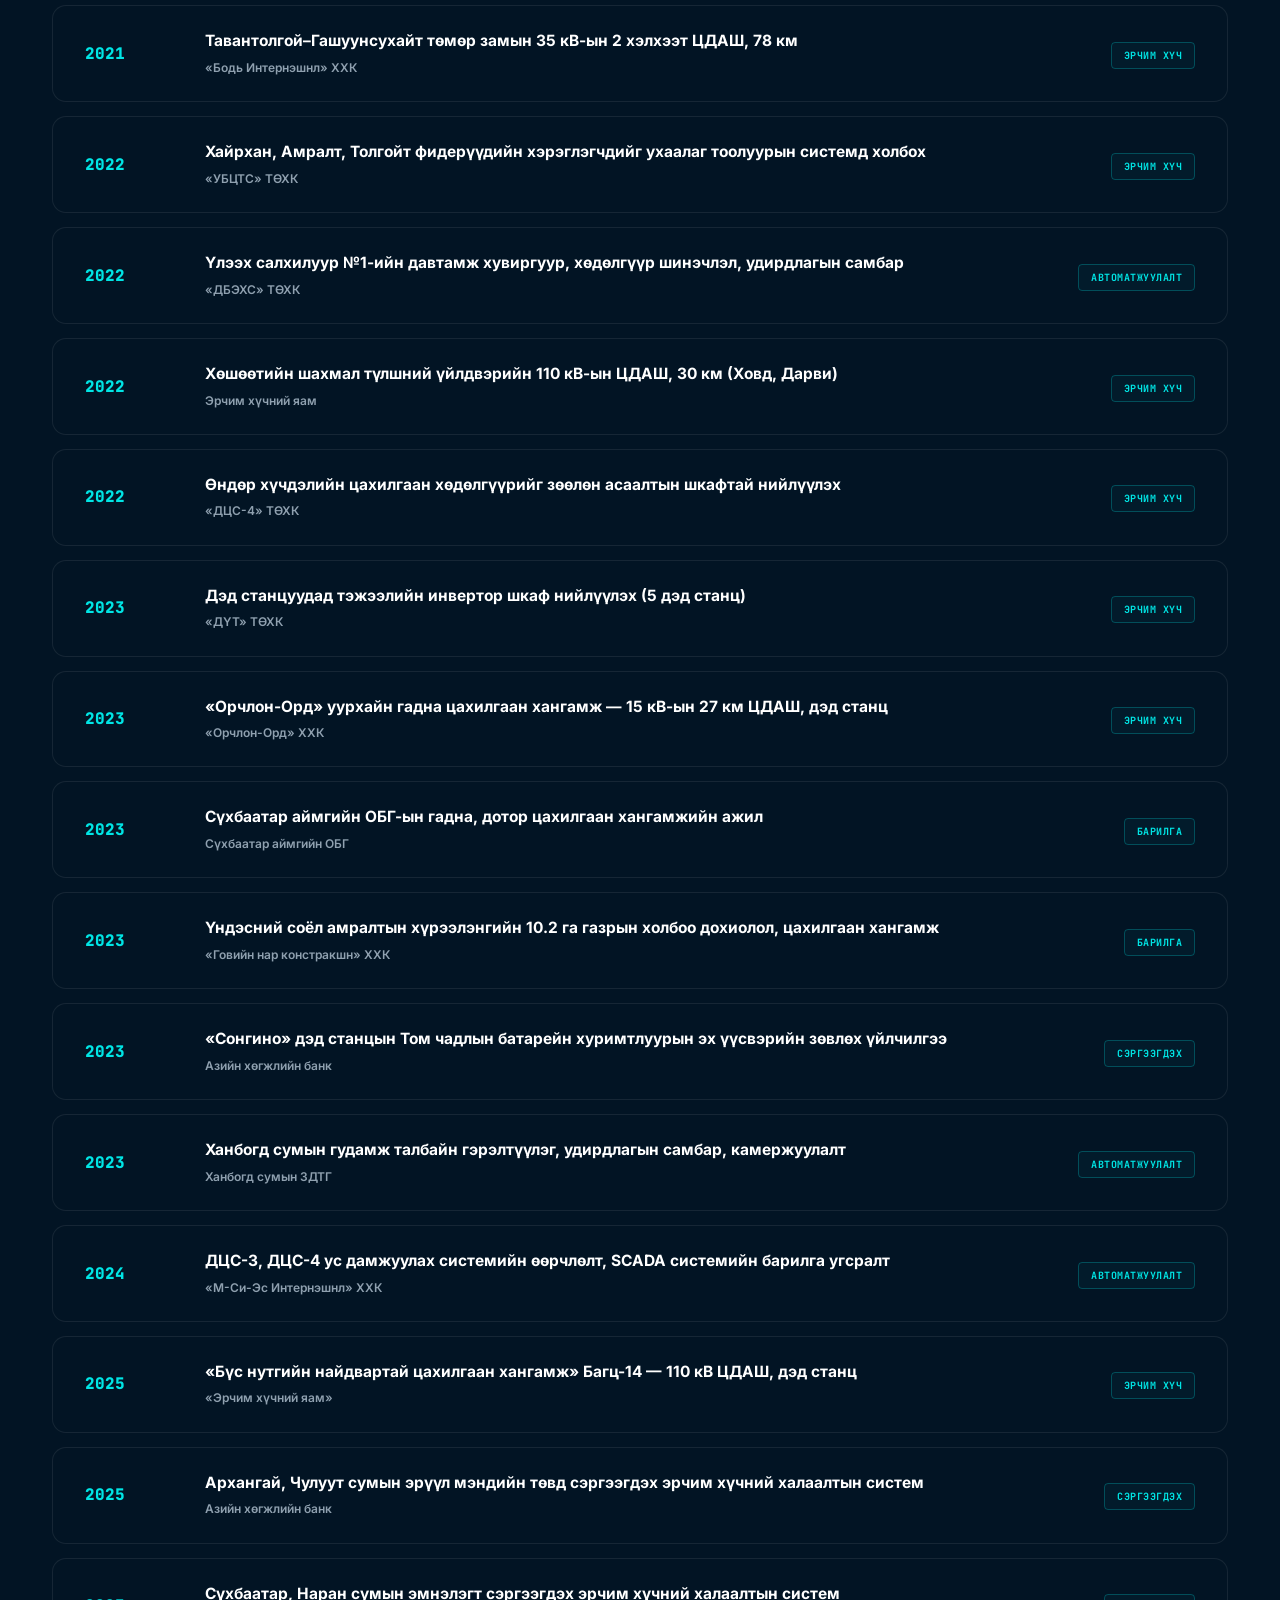
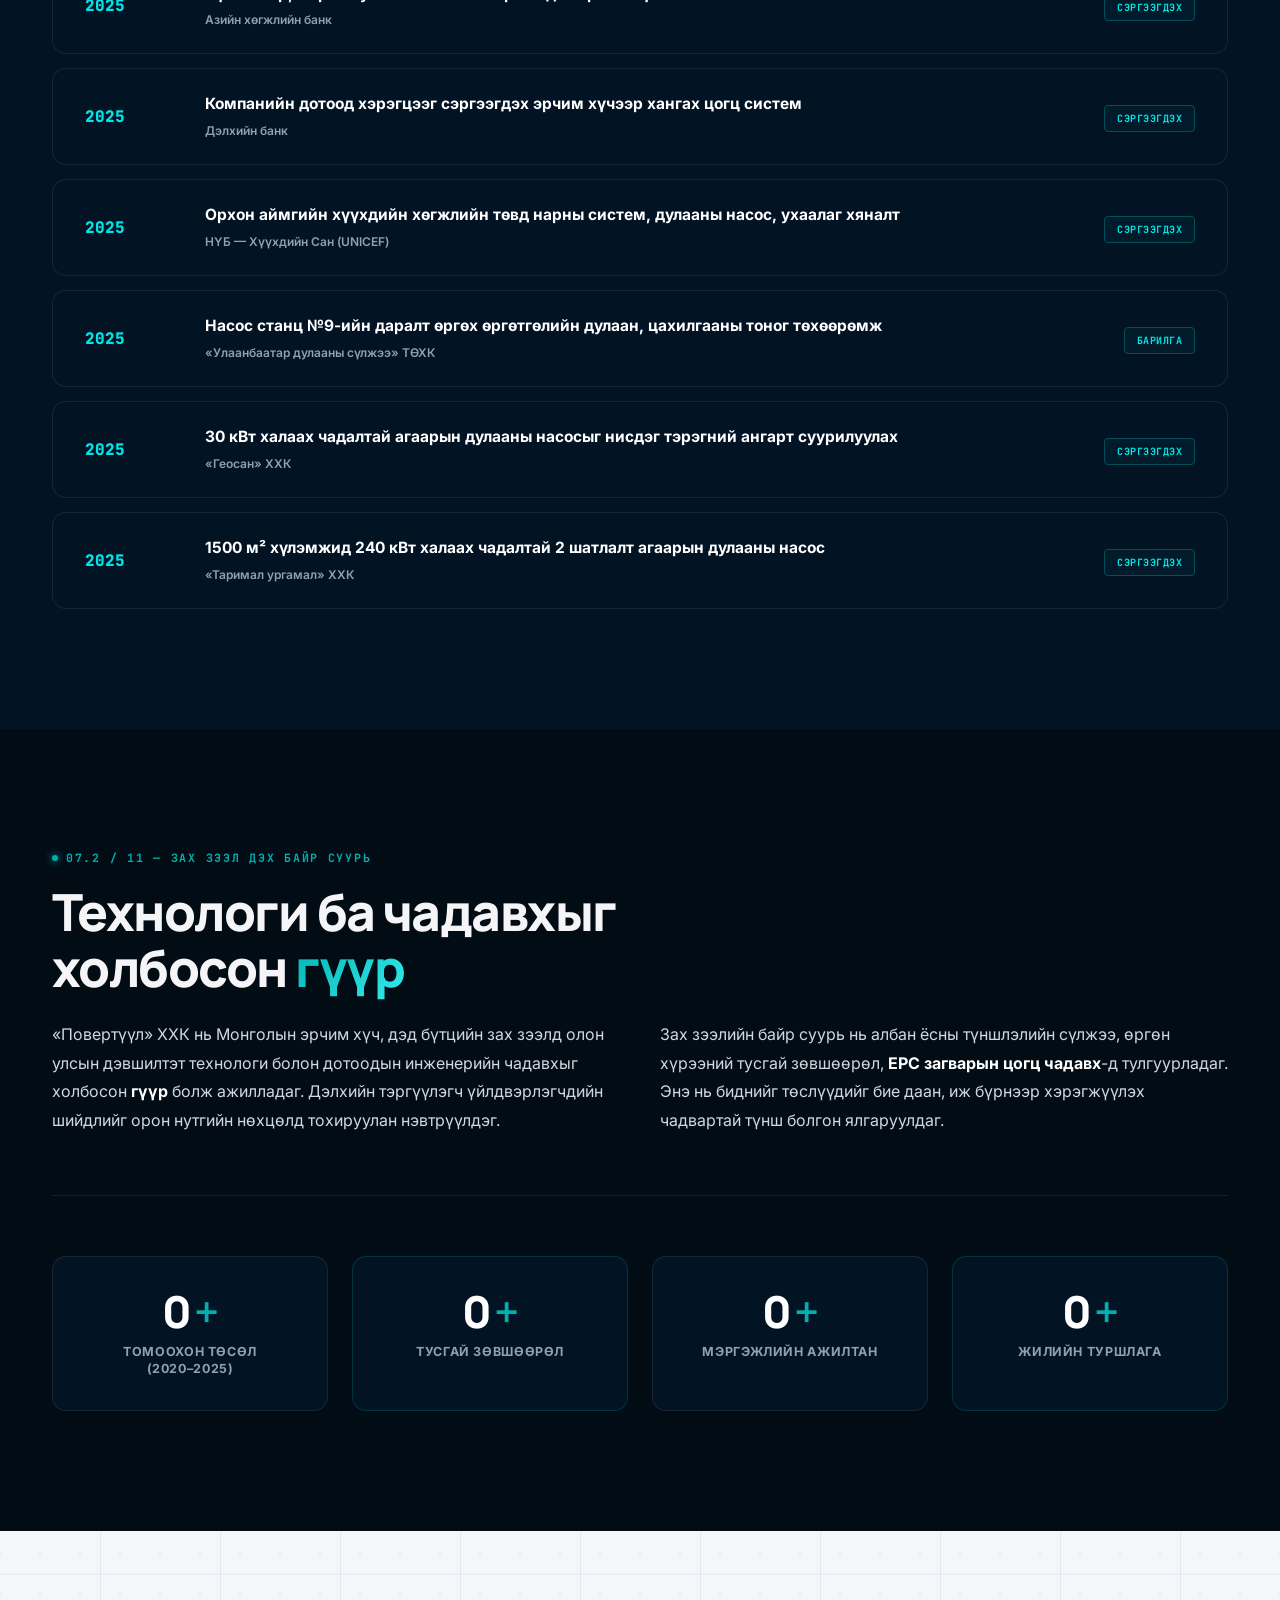
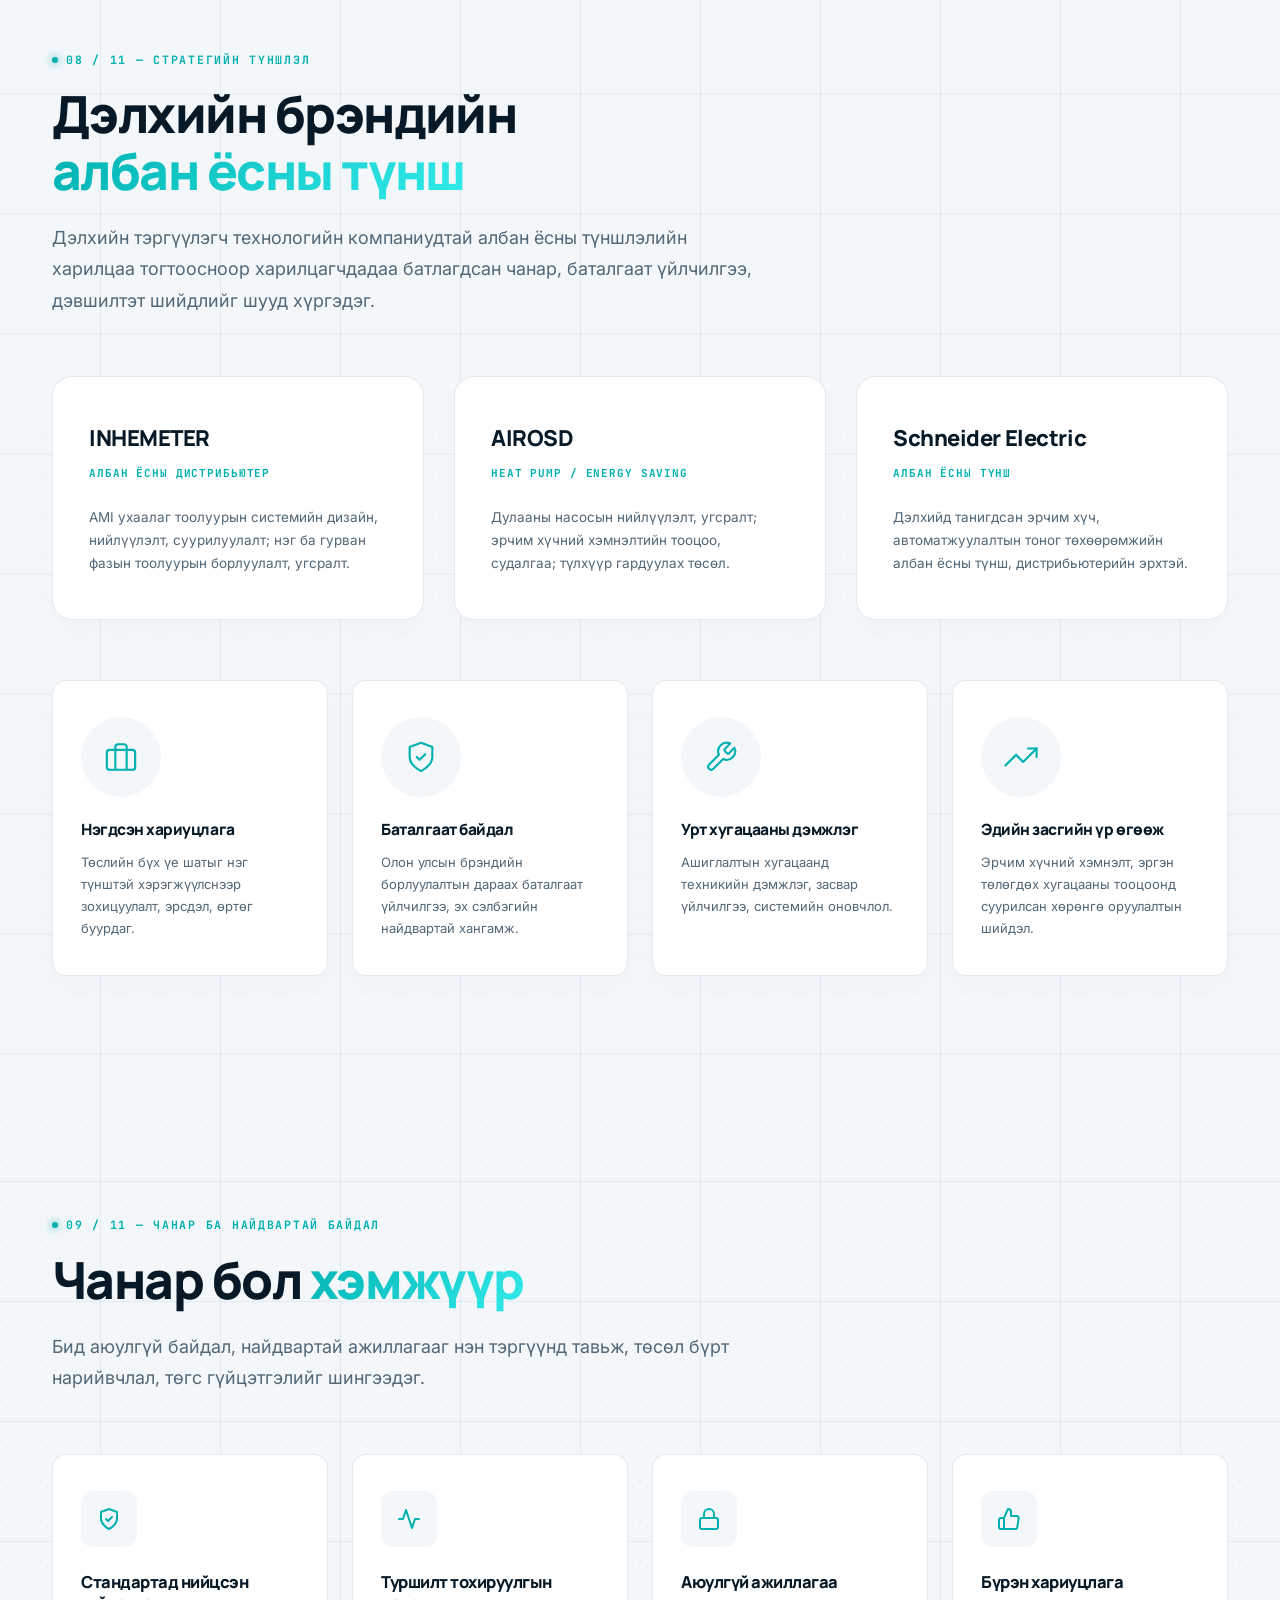
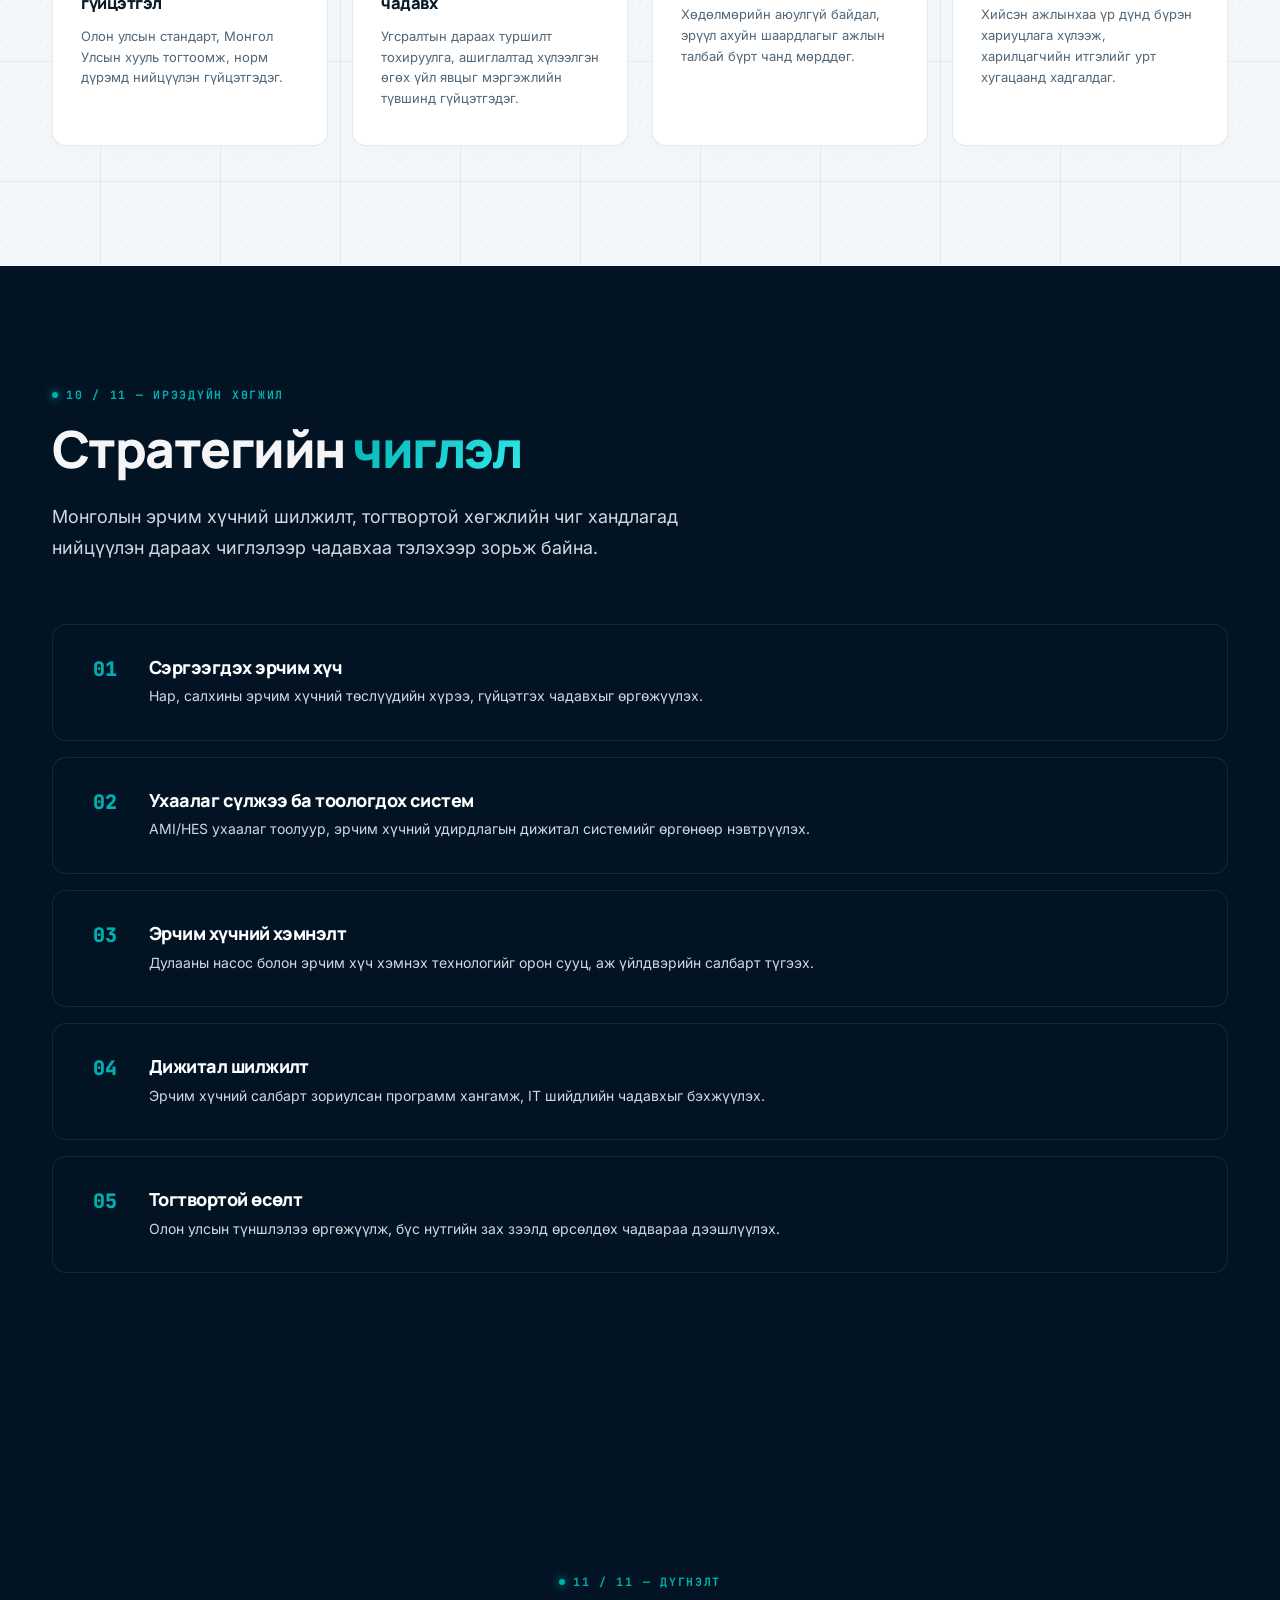
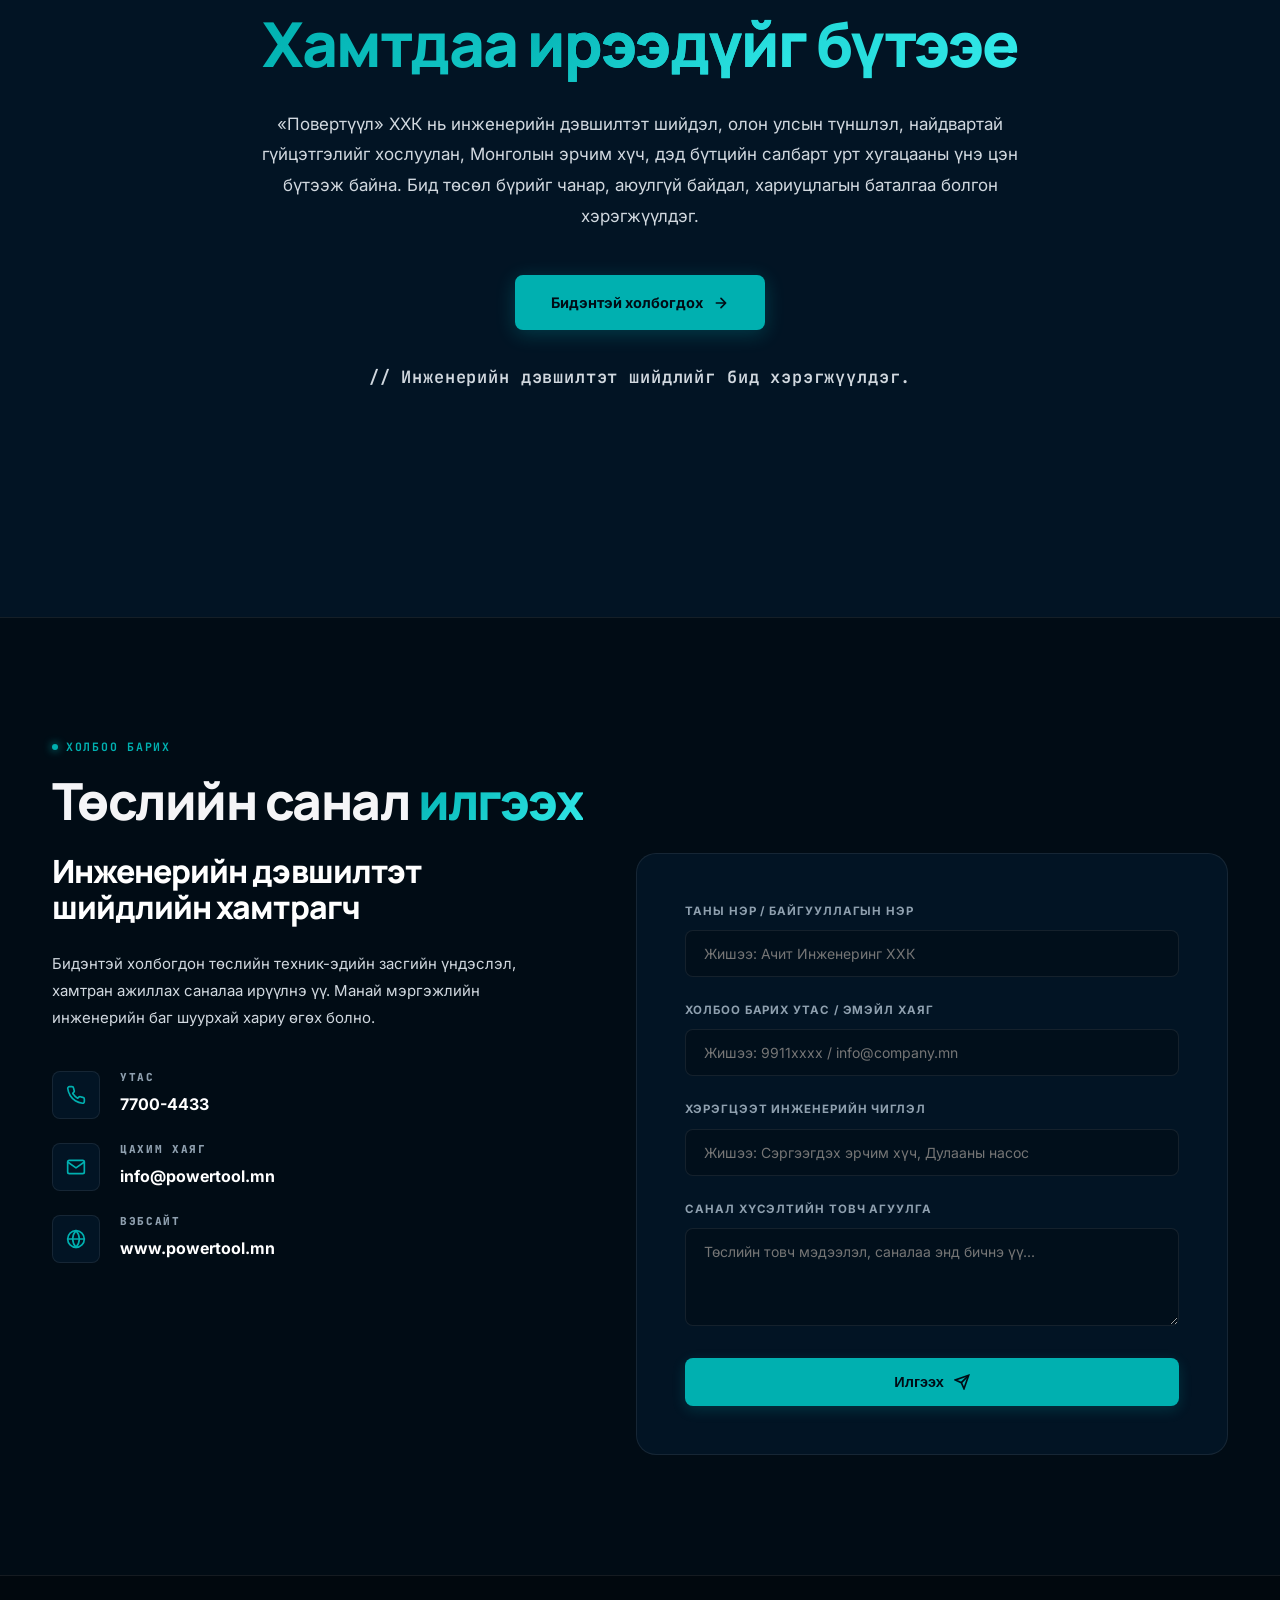
==== commit 6ed0aa17: "style: fix list item alignment in core operations section" ====
--- a/powertool-website-gemini-v1.2.html
+++ b/powertool-website-gemini-v1.2.html
@@ -419,10 +419,16 @@
 .op .num { font-family: 'JetBrains Mono', monospace; font-size: 11.5px; font-weight: 700; color: var(--teal-400); letter-spacing: .08em; margin-bottom: 20px; }
 .op h3 { font-size: 24px; font-weight: 800; color: #fff; margin-bottom: 24px; }
 .op ul { list-style: none; margin-top: auto; display: flex; flex-direction: column; gap: 16px; z-index: 2; }
-.op ul li { font-size: 13.5px; color: var(--text-dim); display: flex; align-items: flex-start; gap: 10px; line-height: 1.6; }
+.op ul li {
+  position: relative;
+  font-size: 13.5px;
+  color: var(--text-dim);
+  padding-left: 18px;
+  line-height: 1.6;
+}
 .op ul li::before {
-  content: ''; display: inline-block; width: 6px; height: 6px; border-radius: 50%;
-  background: var(--teal-500); margin-top: 8px; flex-shrink: 0;
+  content: ''; position: absolute; left: 0; top: 9px; width: 6px; height: 6px; border-radius: 50%;
+  background: var(--teal-500);
   box-shadow: 0 0 6px var(--teal-500);
 }
 .op ul li b { color: #fff; font-weight: 700; }
